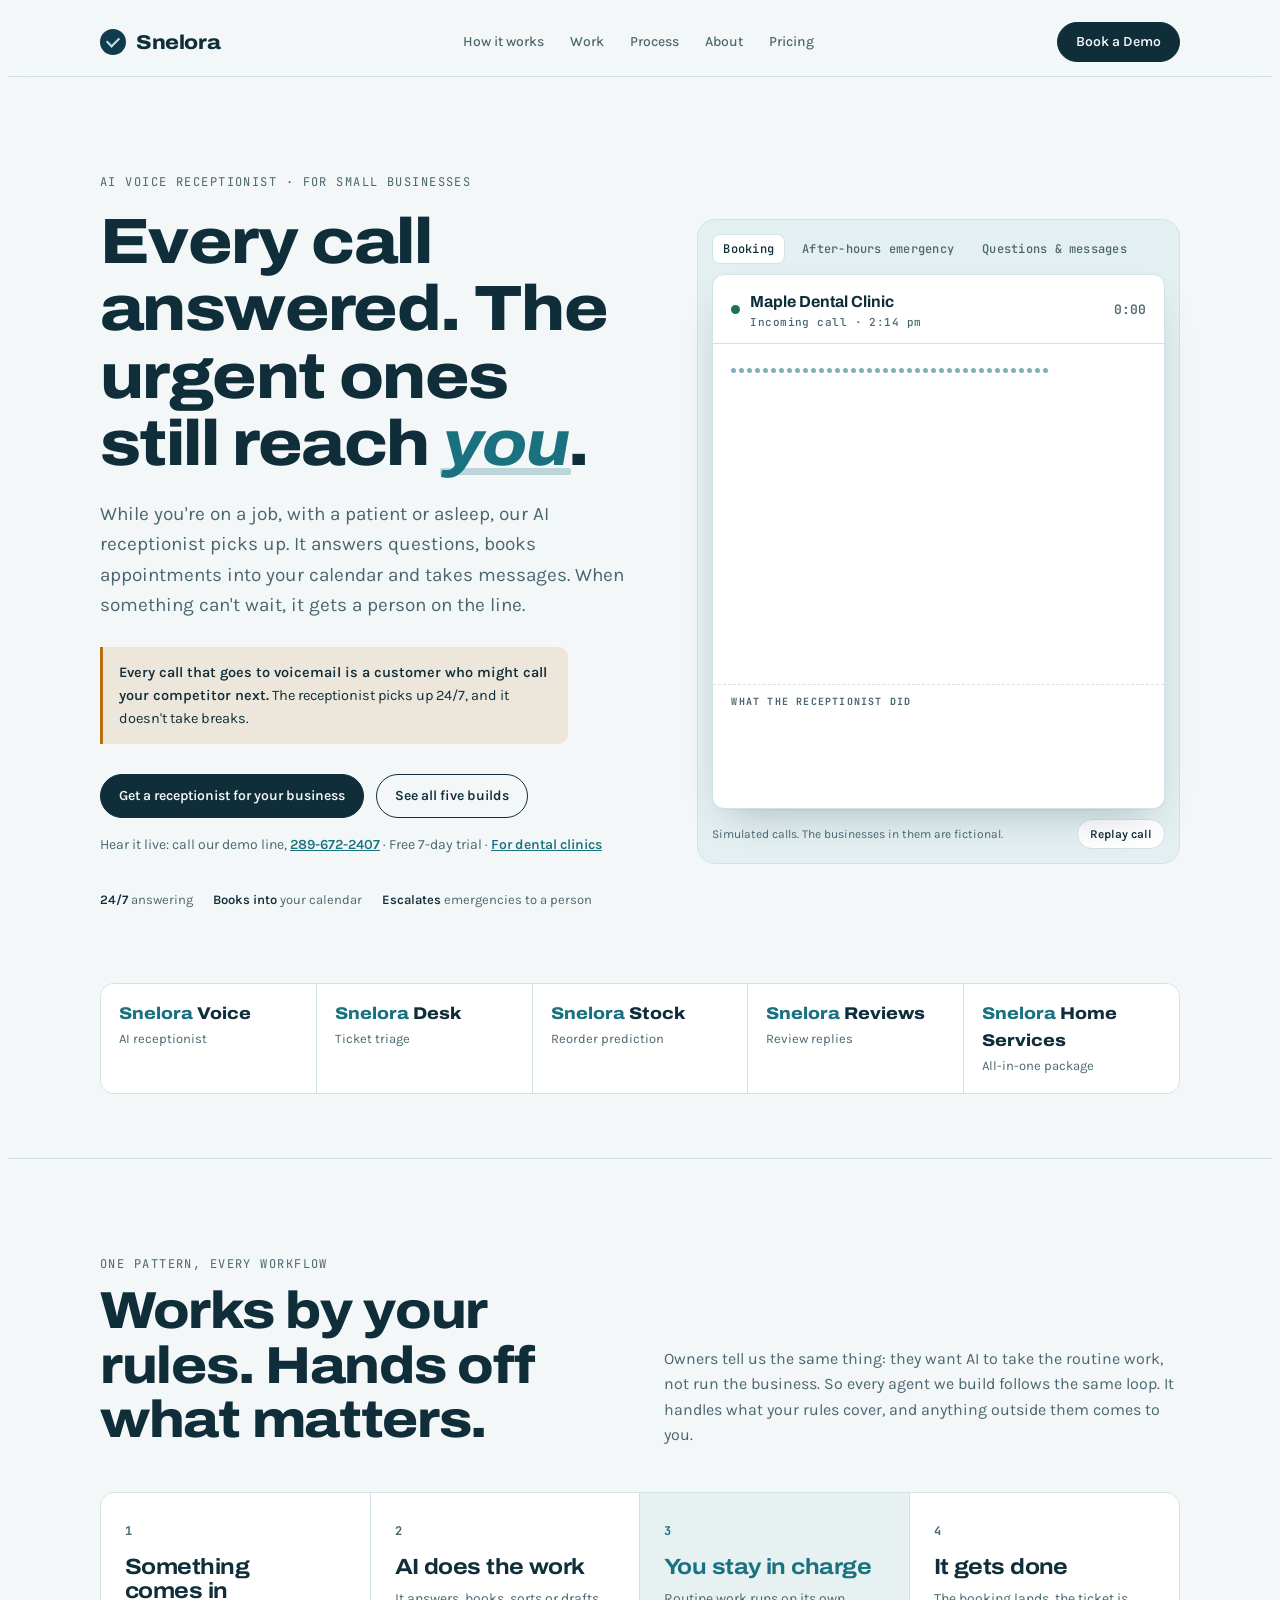
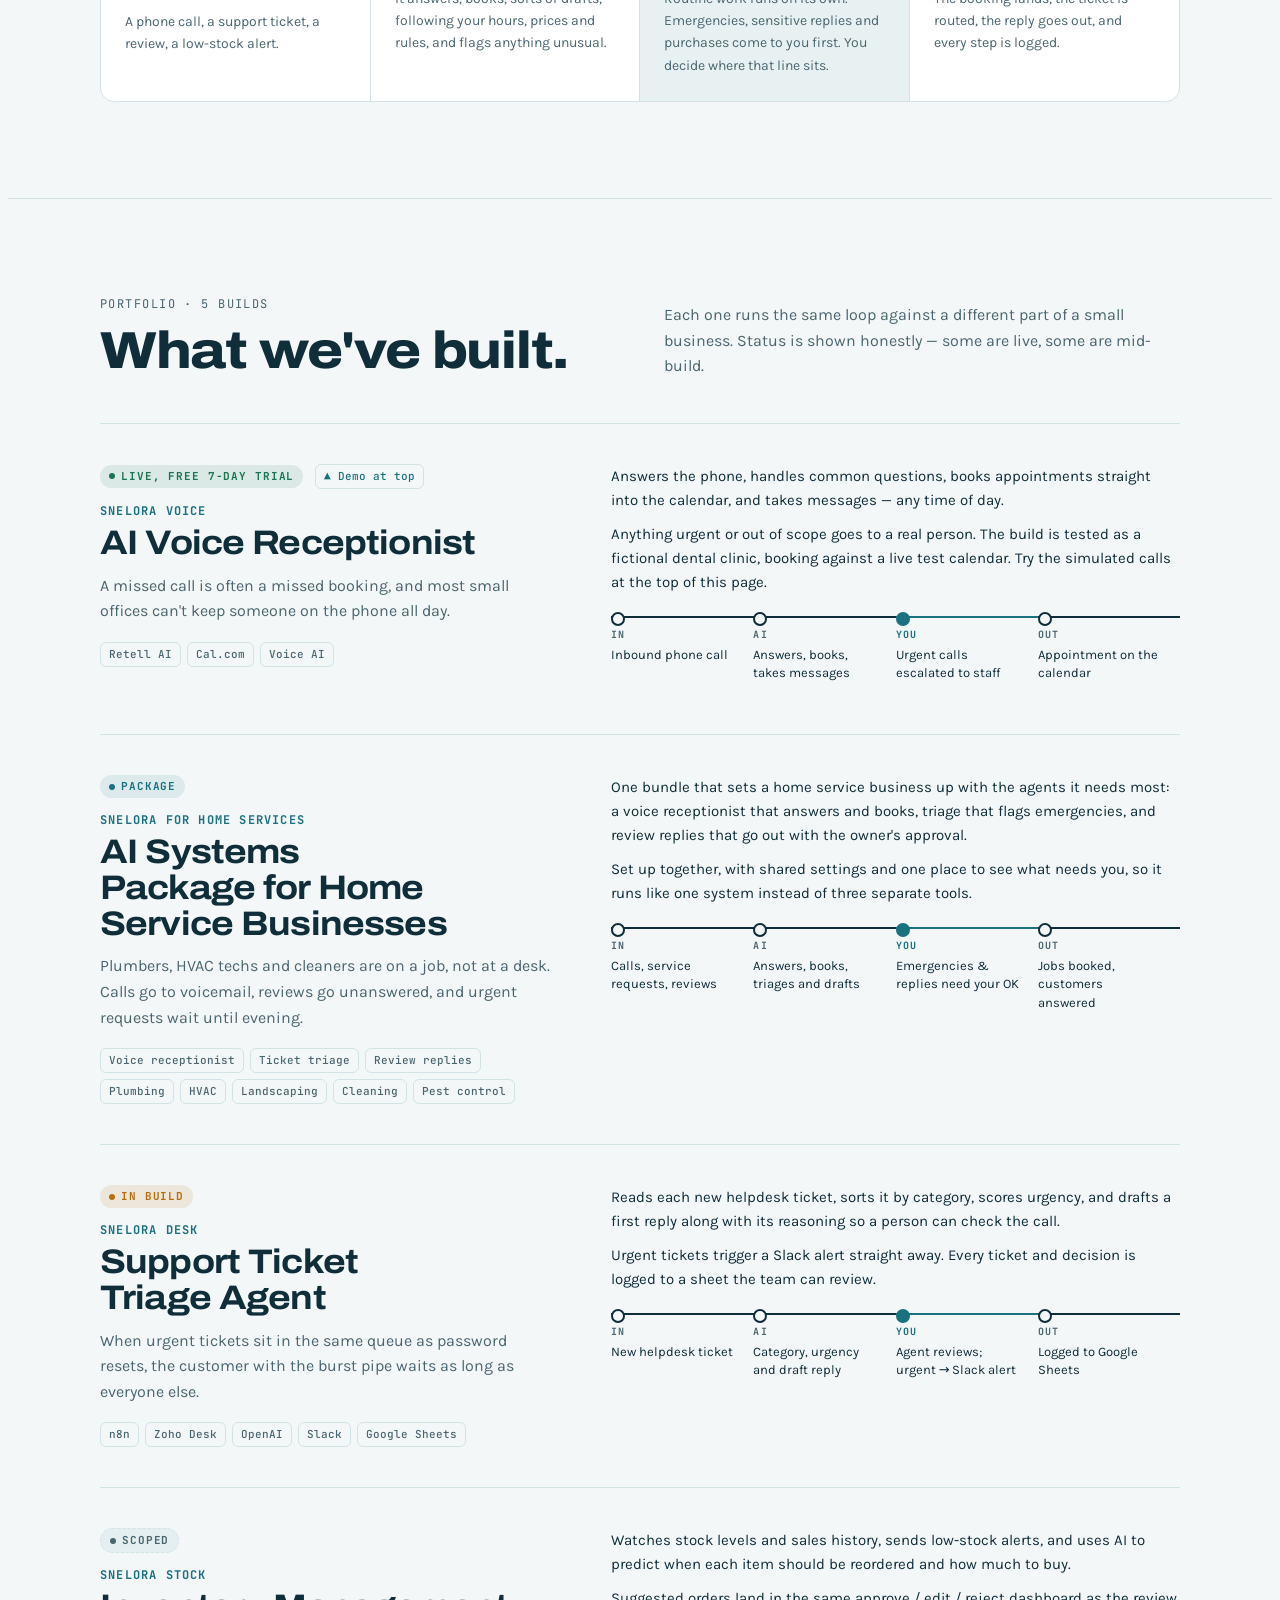
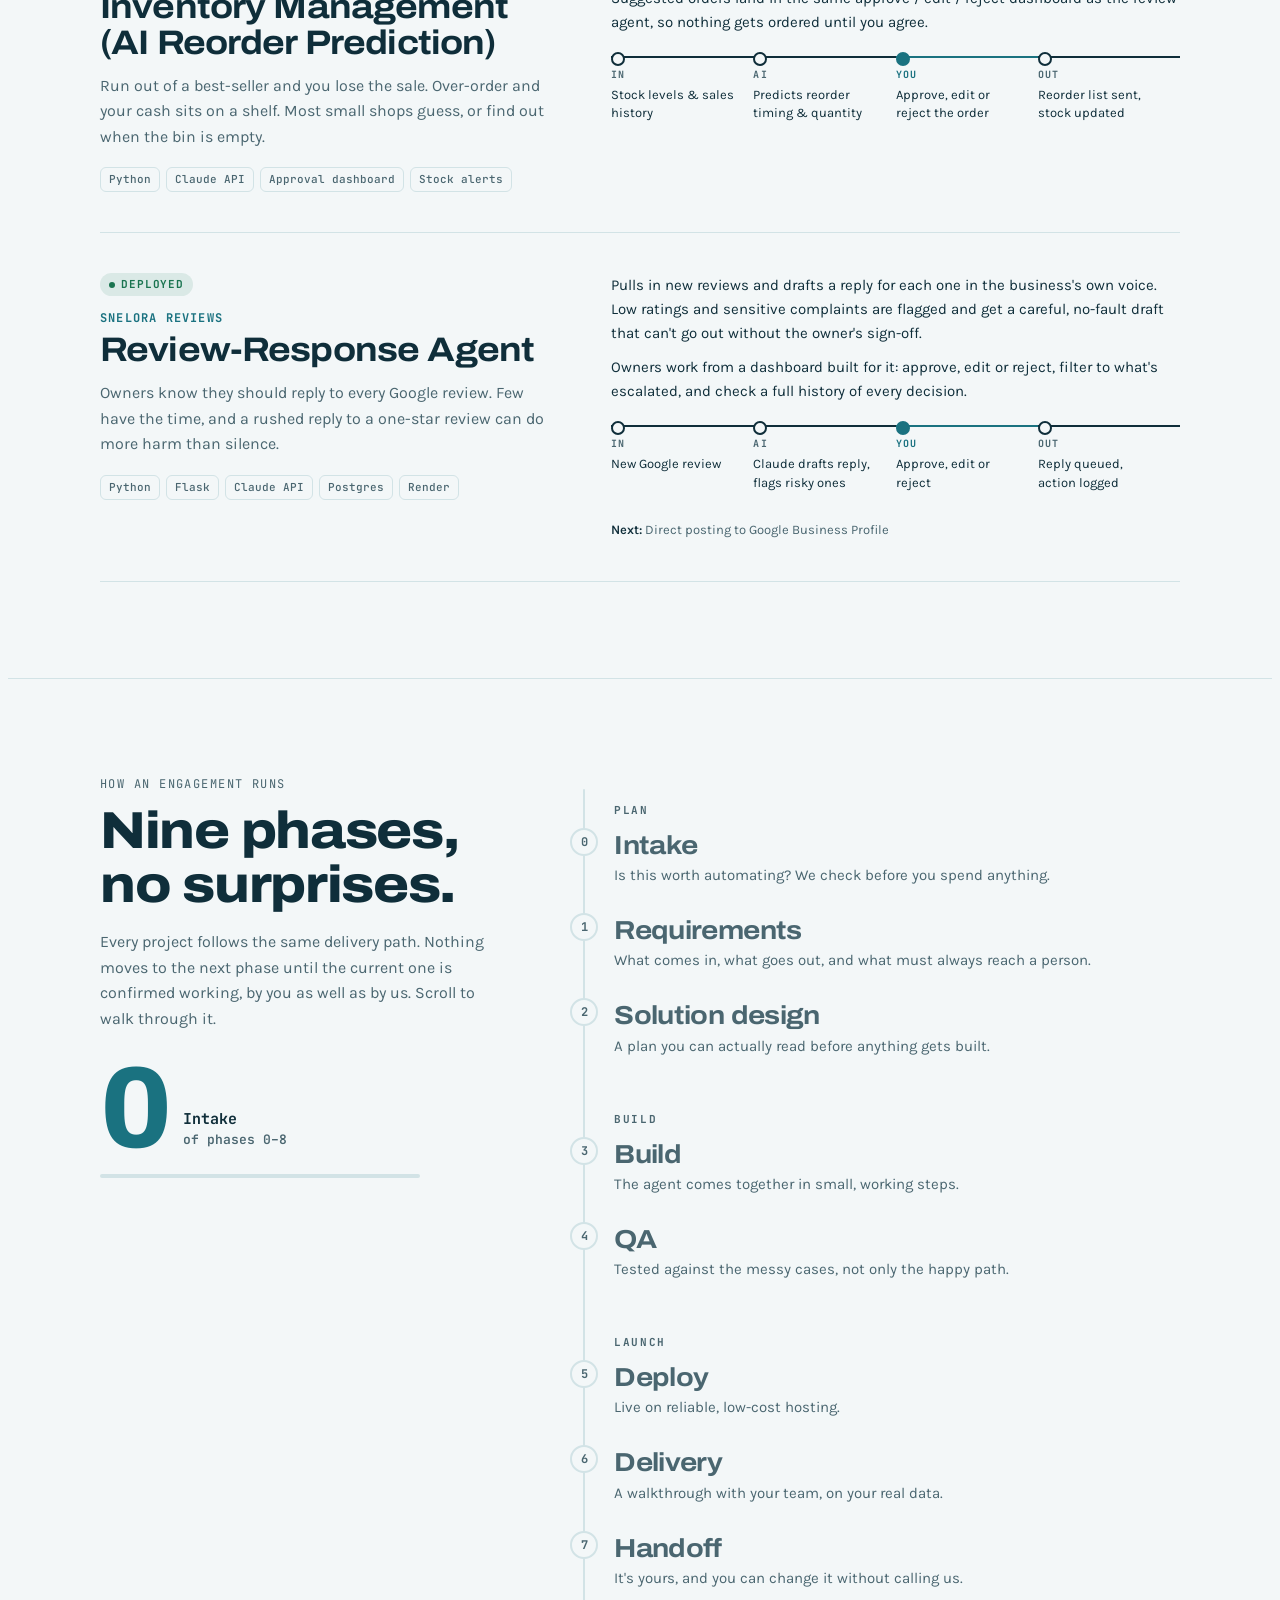
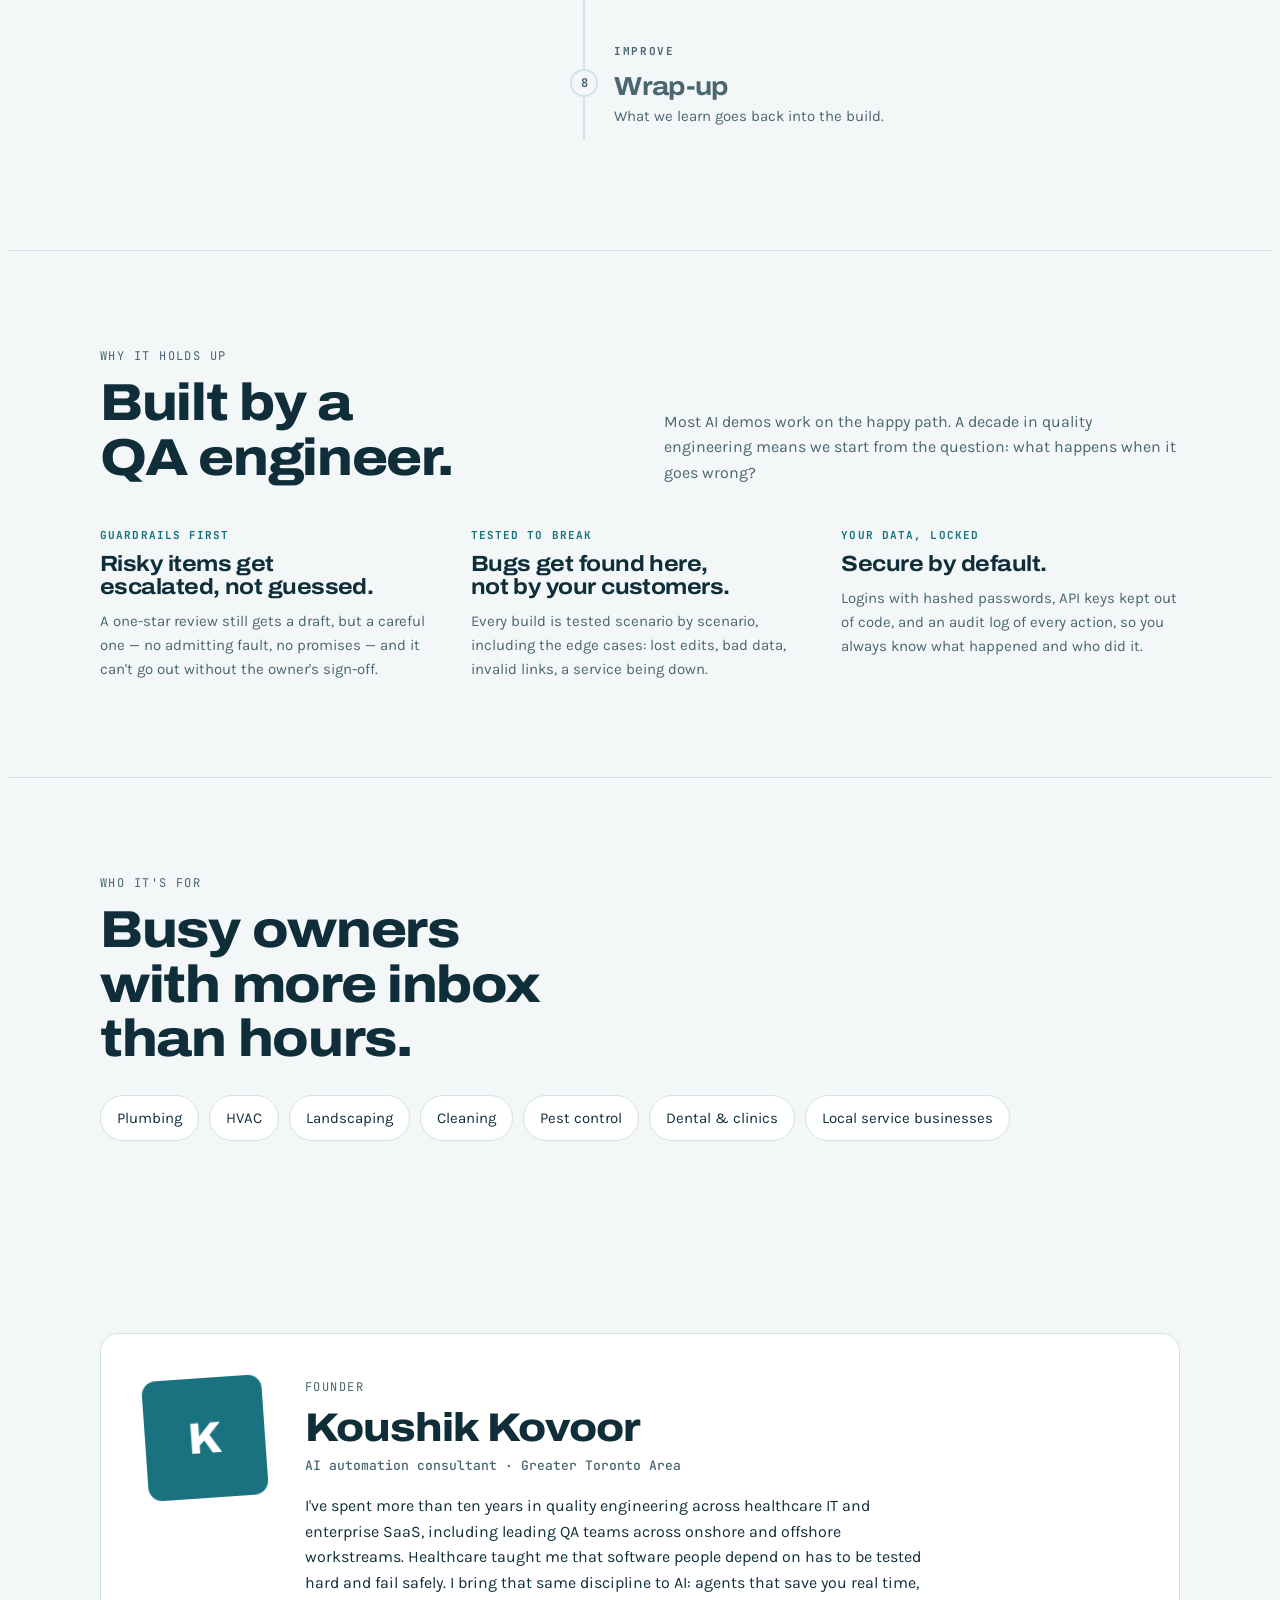
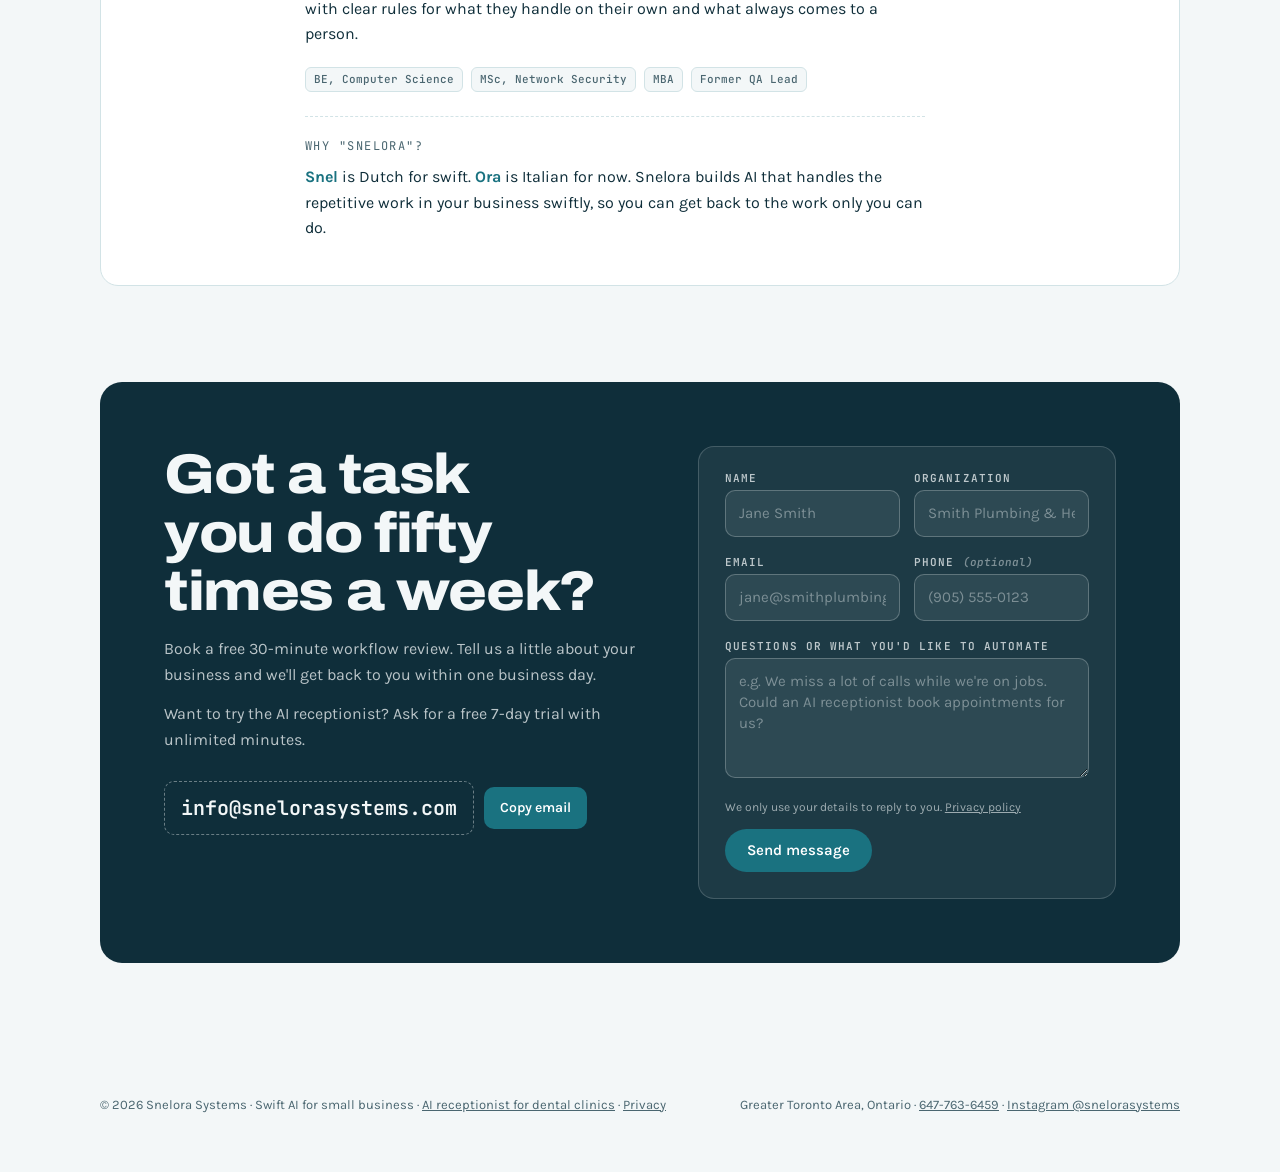
==== index.html @ d9904d78 "Fix pre-merge review items on /dental - Replace form placeholder that resembled a real Mississauga c" ====
<!doctype html>
<html lang="en">
<head>
<meta charset="utf-8">
<meta name="viewport" content="width=device-width, initial-scale=1, viewport-fit=cover">
<meta name="description" content="Snelora Systems builds AI for small businesses: an AI voice receptionist that answers every call, plus AI tools for support tickets, inventory and reviews. Based in the Greater Toronto Area.">
<meta name="theme-color" content="#F3F7F8">
<meta property="og:title" content="Snelora Systems">
<meta property="og:description" content="Swift AI for small business. Every call answered; the urgent ones still reach you.">
<meta property="og:type" content="website">
<meta property="og:url" content="https://snelorasystems.com/">
<link rel="canonical" href="https://snelorasystems.com/">
<link rel="icon" href="data:image/svg+xml,%3Csvg xmlns='http://www.w3.org/2000/svg' viewBox='0 0 32 32'%3E%3Ccircle cx='16' cy='16' r='14' fill='%230F3B4C'/%3E%3Cpath d='M10 16.5l4 4 8-9' stroke='%23BFE3E8' stroke-width='3' fill='none' stroke-linecap='round' stroke-linejoin='round'/%3E%3C/svg%3E">
<title>Snelora Systems</title>
<link rel="preconnect" href="https://fonts.googleapis.com">
<link rel="preconnect" href="https://fonts.gstatic.com" crossorigin>
<link rel="stylesheet" href="https://fonts.googleapis.com/css2?family=Archivo:wdth,wght@100..125,500..800&family=Karla:wght@400;500;600;700&family=JetBrains+Mono:wght@500;700&display=swap">
<style>
:root{
  --paper:#F3F7F8; --surface:#FFFFFF; --sunk:#E4EFF1;
  --ink:#0F2E3A; --muted:#4A6670; --line:#D2E3E6;
  --stamp:#1A7280; --stamp-soft:rgba(26,114,128,.10);
  --amber:#B86E0C; --amber-soft:rgba(184,110,12,.12);
  --ok:#1A7450; --ok-soft:rgba(26,116,80,.11);
  --mark-bg:#0F3B4C; --mark-fg:#BFE3E8;
  --shadow:0 1px 0 rgba(15,46,58,.04),0 18px 40px -18px rgba(15,46,58,.30);
  --display:"Archivo",ui-sans-serif,system-ui,sans-serif;
  --body:"Karla",ui-sans-serif,system-ui,-apple-system,"Segoe UI",sans-serif;
  --mono:"JetBrains Mono",ui-monospace,SFMono-Regular,Menlo,Consolas,monospace;
}
@media (prefers-color-scheme:dark){
  :root:not([data-theme="light"]){
    color-scheme:dark;
    --paper:#0A1A21; --surface:#112630; --sunk:#0D2029;
    --ink:#E4F1F4; --muted:#93B0B8; --line:#1F3C47;
    --stamp:#6CC9D3; --stamp-soft:rgba(108,201,211,.12);
    --amber:#F0B45A; --amber-soft:rgba(240,180,90,.13);
    --ok:#5FD0A0; --ok-soft:rgba(95,208,160,.12);
    --mark-bg:#6CC9D3; --mark-fg:#0A1A21;
    --shadow:0 1px 0 rgba(0,0,0,.2),0 20px 44px -18px rgba(0,0,0,.7);
  }
}
:root[data-theme="dark"]{
  color-scheme:dark;
  --paper:#0A1A21; --surface:#112630; --sunk:#0D2029;
  --ink:#E4F1F4; --muted:#93B0B8; --line:#1F3C47;
  --stamp:#6CC9D3; --stamp-soft:rgba(108,201,211,.12);
  --amber:#F0B45A; --amber-soft:rgba(240,180,90,.13);
  --ok:#5FD0A0; --ok-soft:rgba(95,208,160,.12);
  --mark-bg:#6CC9D3; --mark-fg:#0A1A21;
  --shadow:0 1px 0 rgba(0,0,0,.2),0 20px 44px -18px rgba(0,0,0,.7);
}
*{box-sizing:border-box}
body{background:var(--paper);color:var(--ink);font-family:var(--body);font-size:16px;line-height:1.6;-webkit-font-smoothing:antialiased}
.wrap{max-width:1160px;margin:0 auto;padding-inline:clamp(16px,4vw,40px)}
h1,h2,h3{font-family:var(--display);font-stretch:112%;line-height:1.05;margin:0;text-wrap:balance;letter-spacing:-.025em}
p{margin:0}
a{color:inherit}
:focus-visible{outline:2px solid var(--stamp);outline-offset:3px;border-radius:4px}
.eyebrow{font-family:var(--mono);font-size:12px;letter-spacing:.12em;text-transform:uppercase;color:var(--muted)}

/* nav */
.nav{position:sticky;top:env(safe-area-inset-top,0px);z-index:10;background:color-mix(in srgb,var(--paper) 88%,transparent);backdrop-filter:blur(10px);border-bottom:1px solid var(--line)}
.nav .wrap{display:flex;align-items:center;justify-content:space-between;gap:16px;padding-block:14px}
.brand{display:flex;align-items:center;gap:10px;font-family:var(--display);font-stretch:112%;font-weight:800;font-size:20px;text-decoration:none;letter-spacing:-.02em}
.mark{width:26px;height:26px;border-radius:50%;background:var(--mark-bg);display:grid;place-items:center}
.mark::after{content:"";width:10px;height:6px;border-left:2.5px solid var(--mark-fg);border-bottom:2.5px solid var(--mark-fg);transform:rotate(-45deg) translate(1px,-1px)}
.links{display:flex;gap:26px;font-size:14px;font-weight:500}
.links a{text-decoration:none;color:var(--muted)}
.links a:hover{color:var(--ink)}
.btn{display:inline-flex;align-items:center;gap:8px;font:600 14px/1 var(--body);padding:12px 18px;border-radius:999px;border:1.5px solid var(--ink);background:var(--ink);color:var(--paper);text-decoration:none;cursor:pointer}
.btn:hover{background:var(--stamp);border-color:var(--stamp);color:#fff}
.btn.ghost{background:transparent;color:var(--ink)}
.btn.ghost:hover{background:var(--ink);color:var(--paper);border-color:var(--ink)}
.brand,.btn{white-space:nowrap}
@media (max-width:760px){.links{display:none}.nav .btn{padding:10px 14px;font-size:13px}.nav .btn .long{display:none}}

/* hero */
.hero{padding-block:clamp(48px,8vw,96px) clamp(40px,6vw,72px)}
.hero .wrap{display:grid;grid-template-columns:1.05fr .95fr;gap:clamp(32px,5vw,64px);align-items:center}
@media (max-width:900px){.hero .wrap{grid-template-columns:minmax(0,1fr)}}
.hero .cta .btn{white-space:normal;text-align:center;line-height:1.25}
.hero h1{font-size:clamp(38px,5.2vw,64px);font-weight:800}
.hero h1 em{font-:normal;color:var(--stamp);position:relative;white-space:nowrap}
.hero h1 em::after{content:"";position:absolute;left:-2%;right:-2%;bottom:.04em;height:.12em;background:var(--stamp);opacity:.25;border-radius:2px}
.hero .lede{margin-top:22px;font-size:clamp(17px,1.6vw,19px);color:var(--muted);max-width:52ch}
.hero .cta{display:flex;flex-wrap:wrap;gap:12px;margin-top:30px}
.proof{display:flex;flex-wrap:wrap;gap:8px 20px;margin-top:34px;font-size:13px;color:var(--muted)}
.proof b{color:var(--ink);font-weight:600}
.demo-line{margin-top:16px;font-size:14px;color:var(--muted)}
.demo-line a{color:var(--stamp);font-weight:600;white-space:nowrap}

/* call demo */
.desk{background:var(--sunk);border:1px solid var(--line);border-radius:18px;padding:14px}
.tabs{display:flex;gap:6px;overflow-x:auto;padding-bottom:10px;scrollbar-width:none}
.tabs::-webkit-scrollbar{display:none}
.tab{flex:0 0 auto;font:500 12px/1 var(--mono);letter-spacing:.02em;padding:8px 10px;border-radius:8px;border:1px solid transparent;background:transparent;color:var(--muted);cursor:pointer}
.tab[aria-selected="true"]{background:var(--surface);color:var(--ink);border-color:var(--line)}
.call{position:relative;background:var(--surface);border:1px solid var(--line);border-radius:12px;box-shadow:var(--shadow);overflow:hidden}
.call-head{display:flex;align-items:center;justify-content:space-between;gap:12px;padding:14px 18px;border-bottom:1px solid var(--line)}
.who{display:flex;align-items:center;gap:10px;min-width:0}
.live{flex:0 0 auto;width:9px;height:9px;border-radius:50%;background:var(--ok);box-shadow:0 0 0 0 var(--ok);animation:pulse 1.6s infinite}
.call.ended .live{background:var(--muted);animation:none}
@keyframes pulse{0%{box-shadow:0 0 0 0 color-mix(in srgb,var(--ok) 60%,transparent)}100%{box-shadow:0 0 0 10px transparent}}
.who b{font-family:var(--display);font-size:16px;font-weight:700;white-space:nowrap;overflow:hidden;text-overflow:ellipsis}
.who small{display:block;font:500 11px/1.3 var(--mono);color:var(--muted);letter-spacing:.04em}
.timer{font:600 13px/1 var(--mono);color:var(--muted);font-variant-numeric:tabular-nums}
.wave{display:flex;align-items:center;gap:3px;height:28px;padding:0 18px;margin-top:12px}
.wave i{flex:1;max-width:5px;border-radius:3px;background:var(--stamp);opacity:.55;height:20%;transition:height .12s}
.call.ended .wave i{height:10%!important;opacity:.25}
.transcript{display:flex;flex-direction:column;gap:10px;padding:14px 18px 10px;height:300px;overflow-y:auto;scroll-behavior:smooth}
.line{max-width:88%;font-size:14.5px;line-height:1.45;padding:10px 13px;border-radius:12px;animation:rise .25s ease-out}
.line .sp{display:block;font:700 10px/1 var(--mono);letter-spacing:.1em;text-transform:uppercase;margin-bottom:5px;opacity:.75}
.line.caller{align-self:flex-start;background:var(--paper);border:1px solid var(--line);border-bottom-left-radius:4px}
.line.ai{align-self:flex-end;background:var(--stamp-soft);color:var(--ink);border-bottom-right-radius:4px}
.line.ai .sp{color:var(--stamp);opacity:1}
@keyframes rise{from{opacity:0;transform:translateY(6px)}to{opacity:1;transform:none}}
.log{border-top:1px dashed var(--line);padding:12px 18px 16px;display:flex;flex-direction:column;gap:6px;min-height:124px}
.log-title{font:700 10px/1 var(--mono);letter-spacing:.12em;text-transform:uppercase;color:var(--muted);margin-bottom:4px}
.act-row{display:flex;align-items:center;gap:8px;font:500 12.5px/1.35 var(--mono);color:var(--ink);animation:rise .25s ease-out}
.act-row::before{content:"✓";display:grid;place-items:center;flex:0 0 18px;height:18px;border-radius:5px;background:var(--ok-soft);color:var(--ok);font-size:11px;font-weight:700}
.act-row.warn::before{content:"!";background:var(--amber-soft);color:var(--amber)}
.stamp{position:absolute;right:16px;bottom:22px;font:700 18px/1 var(--mono);letter-spacing:.14em;color:var(--stamp);border:3px solid var(--stamp);border-radius:6px;padding:8px 12px;transform:rotate(-10deg);opacity:.88;pointer-events:none;background:color-mix(in srgb,var(--surface) 70%,transparent)}
.stamp.slam{animation:slam .35s cubic-bezier(.2,1.6,.4,1)}
@keyframes slam{0%{opacity:0;transform:rotate(-10deg) scale(1.8)}100%{opacity:.88;transform:rotate(-10deg) scale(1)}}
@media (max-width:520px){.stamp{font-size:13px;padding:6px 8px;bottom:auto;top:58px;right:12px}}
.desk-foot{display:flex;justify-content:space-between;align-items:center;gap:12px;flex-wrap:wrap;margin-top:10px;font-size:12px;color:var(--muted)}
.replay{font:600 12px/1 var(--body);padding:8px 12px;border-radius:999px;border:1px solid var(--line);background:var(--surface);color:var(--ink);cursor:pointer}
.missed{margin-top:26px;display:flex;gap:14px;align-items:flex-start;padding:14px 16px;border-left:3px solid var(--amber);background:var(--amber-soft);border-radius:0 10px 10px 0;max-width:52ch;font-size:14.5px}
.missed b{font-weight:600}
.pstrip{display:grid;grid-template-columns:repeat(5,minmax(0,1fr));gap:1px;background:var(--line);border:1px solid var(--line);border-radius:14px;overflow:hidden;margin-bottom:clamp(40px,6vw,64px)}
@media (max-width:820px){.pstrip{grid-template-columns:repeat(2,minmax(0,1fr))}.pstrip a:last-child{grid-column:1/-1}}
.pstrip a{display:flex;flex-direction:column;gap:2px;padding:16px 18px;background:var(--surface);text-decoration:none}
.pstrip a:hover{background:var(--stamp-soft)}
.pstrip b{font-family:var(--display);font-stretch:112%;font-weight:800;font-size:17px;color:var(--ink)}
.pstrip b::before{content:"Snelora ";color:var(--stamp)}
.pstrip span{font-size:13px;color:var(--muted)}
/* sections */
section{padding-block:clamp(56px,8vw,96px)}
.sec-head{display:grid;grid-template-columns:1fr 1fr;gap:24px 48px;align-items:end;margin-bottom:44px}
@media (max-width:800px){.sec-head{grid-template-columns:1fr}}
.sec-head h2{font-size:clamp(32px,4.4vw,52px);font-weight:800;margin-top:10px}
.sec-head p{color:var(--muted);max-width:56ch}
.rule{border-top:1px solid var(--line)}

/* pattern */
.pattern{display:grid;grid-template-columns:repeat(4,1fr);gap:0;border:1px solid var(--line);border-radius:14px;overflow:hidden;background:var(--surface)}
@media (max-width:800px){.pattern{grid-template-columns:1fr 1fr}}
@media (max-width:460px){.pattern{grid-template-columns:1fr}}
.step{padding:24px;border-right:1px solid var(--line);position:relative}
.step:last-child{border-right:0}
@media (max-width:800px){.step:nth-child(2){border-right:0}.step:nth-child(-n+2){border-bottom:1px solid var(--line)}}
@media (max-width:460px){.step{border-right:0;border-bottom:1px solid var(--line)}.step:last-child{border-bottom:0}}
.step .n{font:700 12px/1 var(--mono);color:var(--muted)}
.step h3{font-size:22px;margin-top:14px}
.step p{margin-top:8px;font-size:14px;color:var(--muted)}
.step.you{background:var(--stamp-soft)}
.step.you .n,.step.you h3{color:var(--stamp)}

/* work */
.projects{display:flex;flex-direction:column}
.proj{display:grid;grid-template-columns:minmax(0,1fr) minmax(0,1.25fr);gap:28px 56px;padding-block:40px;border-top:1px solid var(--line)}
.proj:last-child{border-bottom:1px solid var(--line)}
@media (max-width:900px){.proj{grid-template-columns:1fr}}
.proj-top{display:flex;align-items:center;gap:12px;flex-wrap:wrap}
.chip{display:inline-block;font:500 11px/1 var(--mono);padding:6px 8px;border-radius:6px;background:var(--paper);border:1px solid var(--line);color:var(--muted)}
.prod{margin-top:16px;font:700 12px/1 var(--mono);letter-spacing:.1em;text-transform:uppercase;color:var(--stamp)}
.prod+h3{margin-top:8px!important}
.namestory{margin-top:24px;padding-top:20px;border-top:1px dashed var(--line);max-width:62ch}
.namestory p{margin-top:8px}
.namestory b{color:var(--stamp);font-weight:700}
.status{font:700 11px/1 var(--mono);letter-spacing:.08em;text-transform:uppercase;padding:6px 9px;border-radius:999px;display:inline-flex;align-items:center;gap:6px}
.status::before{content:"";width:6px;height:6px;border-radius:50%;background:currentColor}
.s-live{background:var(--ok-soft);color:var(--ok)}
.s-build{background:var(--amber-soft);color:var(--amber)}
.s-built{background:var(--stamp-soft);color:var(--stamp)}
.s-scoped{background:var(--sunk);color:var(--muted);border:1px dashed var(--line)}
.proj h3{font-size:clamp(26px,3vw,34px);font-weight:700;margin-top:14px}
.proj .problem{margin-top:12px;color:var(--muted);max-width:52ch}
.stack{display:flex;flex-wrap:wrap;gap:6px;margin-top:18px}
.what{font-size:15px}
.what p+p{margin-top:10px}
.flow{display:grid;grid-template-columns:repeat(4,minmax(0,1fr));gap:0;margin-top:22px;counter-reset:f}
@media (max-width:560px){.flow{grid-template-columns:1fr 1fr;row-gap:10px}}
.node{position:relative;padding:12px 12px 12px 0;border-top:2px solid var(--ink)}
.node .k{font:700 10px/1 var(--mono);letter-spacing:.12em;text-transform:uppercase;color:var(--muted)}
.node .v{font-size:13px;line-height:1.4;margin-top:6px;padding-right:6px}
.node.human{border-top-color:var(--stamp)}
.node.human .k{color:var(--stamp)}
.node::before{content:"";position:absolute;top:-6px;left:0;width:10px;height:10px;border-radius:50%;background:var(--paper);border:2px solid var(--ink)}
.node.human::before{border-color:var(--stamp);background:var(--stamp)}
.next{margin-top:16px;font-size:13px;color:var(--muted)}
.next b{font-weight:600;color:var(--ink)}

/* phases — scroll timeline */
.journey{display:grid;grid-template-columns:minmax(0,.8fr) minmax(0,1.2fr);gap:clamp(24px,5vw,72px);align-items:start}
@media (max-width:860px){.journey{grid-template-columns:1fr}}
.j-side{position:sticky;top:calc(env(safe-area-inset-top,0px) + 96px)}
@media (max-width:860px){.j-side{position:static}}
.j-side h2{font-size:clamp(32px,4.4vw,52px);font-weight:800;margin-top:10px}
.j-side p{margin-top:16px;color:var(--muted);max-width:44ch}
.j-now{margin-top:32px;display:flex;align-items:flex-end;gap:16px}
@media (max-width:860px){.j-now{display:none}}
.j-num{font:800 clamp(72px,9vw,120px)/.8 var(--display);color:var(--stamp);font-variant-numeric:tabular-nums;letter-spacing:-.04em}
.j-of{font:600 13px/1.5 var(--mono);color:var(--muted);padding-bottom:6px}
.j-of b{display:block;color:var(--ink);font-size:15px}
.j-bar{margin-top:18px;height:4px;border-radius:4px;background:var(--line);overflow:hidden;max-width:320px}
@media (max-width:860px){.j-bar{display:none}}
.j-bar i{display:block;height:100%;width:0;background:var(--stamp);transition:width .3s}
.track{position:relative;padding-left:44px}
.rail,.rail-fill{position:absolute;left:13px;top:14px;width:2px;border-radius:2px}
.rail{bottom:14px;background:var(--line)}
.rail-fill{height:0;background:var(--stamp);transition:height .15s linear}
.stage{font:700 11px/1 var(--mono);letter-spacing:.14em;text-transform:uppercase;color:var(--muted);margin:30px 0 12px}
.stage:first-child{margin-top:0}
.ph{position:relative;padding:4px 0 26px}
.ph .dotn{position:absolute;left:-44px;top:0;width:28px;height:28px;border-radius:50%;display:grid;place-items:center;font:700 12px/1 var(--mono);background:var(--paper);border:2px solid var(--line);color:var(--muted);transition:background .3s,border-color .3s,color .3s,transform .3s}
.ph h3{font-size:clamp(20px,2.2vw,26px);font-weight:700;color:var(--muted);transition:color .3s}
.ph .sum{margin-top:4px;color:var(--muted);font-size:15px}
.ph .more{display:grid;grid-template-rows:0fr;transition:grid-template-rows .5s ease}
.ph .more>div{overflow:hidden}
.ph .panel{margin-top:14px;display:grid;grid-template-columns:1fr 1fr;gap:1px;background:var(--line);border:1px solid var(--line);border-radius:12px;overflow:hidden;opacity:0;transform:translateY(8px);transition:opacity .4s .1s,transform .4s .1s}
@media (max-width:520px){.ph .panel{grid-template-columns:1fr}}
.ph .panel div{background:var(--surface);padding:14px 16px;font-size:14px}
.ph .panel span{display:block;font:700 10px/1 var(--mono);letter-spacing:.12em;text-transform:uppercase;color:var(--muted);margin-bottom:6px}
.ph .panel .you span{color:var(--stamp)}
.ph.on .dotn{background:var(--stamp);border-color:var(--stamp);color:#fff;transform:scale(1.08)}
.ph.on h3{color:var(--ink)}
.ph.on .more{grid-template-rows:1fr}
.ph.on .panel{opacity:1;transform:none}
.ph.done .dotn{background:var(--stamp-soft);border-color:var(--stamp);color:var(--stamp);transform:none}
/* qa */
.qa{display:grid;grid-template-columns:repeat(3,1fr);gap:32px}
@media (max-width:800px){.qa{grid-template-columns:1fr}}
.qa h3{font-size:22px;font-weight:700}
.qa p{margin-top:10px;color:var(--muted);font-size:15px}
.qa .tag{font:700 11px/1 var(--mono);letter-spacing:.1em;text-transform:uppercase;color:var(--stamp);display:block;margin-bottom:12px}

/* about */
.about{display:grid;grid-template-columns:auto 1fr;gap:40px;align-items:start;background:var(--surface);border:1px solid var(--line);border-radius:18px;padding:clamp(24px,4vw,44px)}
@media (max-width:700px){.about{grid-template-columns:1fr}}
.avatar{width:120px;height:120px;border-radius:14px;background:var(--stamp);color:#fff;display:grid;place-items:center;font:800 44px/1 var(--display);transform:rotate(-4deg)}
.about h2{font-size:clamp(28px,3.4vw,40px);font-weight:800}
.about .role{font:500 13px/1.4 var(--mono);color:var(--muted);margin-top:8px}
.about p.bio{margin-top:18px;max-width:62ch}
.facts{display:flex;flex-wrap:wrap;gap:8px;margin-top:20px}

.for{display:flex;flex-wrap:wrap;gap:10px}
.for span{font-size:15px;padding:10px 16px;border:1px solid var(--line);border-radius:999px;background:var(--surface)}

/* contact */
.contact{background:var(--ink);color:var(--paper);border-radius:22px;padding:clamp(28px,6vw,64px);display:grid;grid-template-columns:1.2fr 1fr;gap:32px;align-items:end}
@media (max-width:800px){.contact{grid-template-columns:1fr}}
.contact h2{font-size:clamp(32px,4.6vw,56px);font-weight:800}
.contact p{margin-top:14px;opacity:.75;max-width:48ch}
.mail{display:flex;flex-wrap:wrap;align-items:center;gap:10px}
.mail code{font:600 clamp(16px,2vw,20px)/1.2 var(--mono);user-select:all;padding:14px 16px;border:1px dashed color-mix(in srgb,var(--paper) 40%,transparent);border-radius:10px}
.copy{font:600 14px/1 var(--body);padding:14px 16px;border-radius:10px;border:0;background:var(--stamp);color:#fff;cursor:pointer}
.mail-note{font-size:13px;opacity:.6;margin-top:10px;width:100%}
.nav-cta{gap:0}
.contact{align-items:start}
.contact .mail{margin-top:28px}
.lead-form{display:grid;grid-template-columns:1fr 1fr;gap:14px;background:color-mix(in srgb,var(--paper) 6%,transparent);border:1px solid color-mix(in srgb,var(--paper) 18%,transparent);border-radius:16px;padding:clamp(18px,3vw,26px)}
@media (max-width:520px){.lead-form{grid-template-columns:1fr}}
.field{display:flex;flex-direction:column;gap:6px;min-width:0}
.field.full{grid-column:1/-1}
.field label{font:600 11px/1 var(--mono);letter-spacing:.1em;text-transform:uppercase;opacity:.75}
.field label i{font-:normal;opacity:.6;text-transform:none;letter-spacing:0}
.field input,.field textarea{font:400 15px/1.4 var(--body);color:var(--paper);background:color-mix(in srgb,var(--paper) 8%,transparent);border:1px solid color-mix(in srgb,var(--paper) 25%,transparent);border-radius:10px;padding:12px 13px;width:100%}
.field textarea{min-height:120px;resize:vertical}
.field input::placeholder,.field textarea::placeholder{color:var(--paper);opacity:.4}
.field input:focus,.field textarea:focus{outline:2px solid var(--stamp);outline-offset:1px;border-color:transparent}
.field input[aria-invalid="true"]{border-color:var(--amber)}
.err{font-size:12px;color:var(--amber);min-height:0}
.form-foot{grid-column:1/-1;display:flex;align-items:center;justify-content:space-between;gap:12px;flex-wrap:wrap}
.form-foot small{font-size:12px;opacity:.6}
.send{font:600 15px/1 var(--body);padding:14px 22px;border-radius:999px;border:0;background:var(--stamp);color:#fff;cursor:pointer}
.send[disabled]{opacity:.6;cursor:wait}
.form-msg{grid-column:1/-1;font-size:14px;padding:12px 14px;border-radius:10px}
.form-msg.ok{background:color-mix(in srgb,var(--ok) 22%,transparent)}
.form-msg.bad{background:color-mix(in srgb,var(--amber) 22%,transparent)}
.hp{position:absolute;left:-9999px;width:1px;height:1px;overflow:hidden}
footer{padding-block:36px 48px;font-size:13px;color:var(--muted)}
footer .wrap{display:flex;justify-content:space-between;flex-wrap:wrap;gap:12px}

@media (prefers-reduced-motion:reduce){*{animation:none!important;transition:none!important}}
.menu-btn{display:none;align-items:center;justify-content:center;width:42px;height:42px;border-radius:10px;border:1px solid var(--line);background:var(--surface);color:var(--ink);cursor:pointer;flex:0 0 auto}
.menu-btn span,.menu-btn span::before,.menu-btn span::after{display:block;width:18px;height:2px;background:currentColor;border-radius:2px;position:relative;transition:transform .2s}
.menu-btn span::before,.menu-btn span::after{content:"";position:absolute;left:0}
.menu-btn span::before{top:-6px}
.menu-btn span::after{top:6px}
.menu-btn[aria-expanded="true"] span{background:transparent}
.menu-btn[aria-expanded="true"] span::before{top:0;transform:rotate(45deg)}
.menu-btn[aria-expanded="true"] span::after{top:0;transform:rotate(-45deg)}
.links a{white-space:nowrap}
section[id]{scroll-margin-top:84px}
@media (max-width:900px){
  .links{display:none}
  .menu-btn{display:inline-flex}
  .nav .wrap{position:relative}
  .nav .btn{margin-left:auto}
  .links.open{display:flex;flex-direction:column;gap:0;position:absolute;left:0;right:0;top:100%;background:var(--paper);border-bottom:1px solid var(--line);padding:4px clamp(16px,4vw,40px) 12px;box-shadow:0 14px 24px -18px rgba(15,46,58,.5)}
  .links.open a{padding:14px 0;font-size:17px;color:var(--ink);border-bottom:1px solid var(--line)}
  .links.open a:last-child{border-bottom:0}
}  
</style>
</head>
<body>
<header class="nav">
  <div class="wrap">
    <a class="brand" href="#top"><span class="mark" aria-hidden="true"></span><span data-brand>Snelora</span></a>
    <nav class="links" id="siteLinks" aria-label="Sections">
      <a href="#pattern">How it works</a>
      <a href="#work">Work</a>
      <a href="#process">Process</a>
      <a href="#about">About</a>
      <a href="/pricing">Pricing</a>
    </nav>
    <a class="btn nav-cta" href="#contact">Book<span class="long">&nbsp;a Demo</span></a>
    <button class="menu-btn" id="menuBtn" type="button" aria-label="Open menu" aria-expanded="false" aria-controls="siteLinks"><span></span></button>
  </div>
</header>

<main id="top">
  <div class="hero">
    <div class="wrap">
      <div>
        <div class="eyebrow">AI voice receptionist · for small businesses</div>
        <h1 style="margin-top:16px">Every call answered. The urgent ones still reach <em>you</em>.</h1>
        <p class="lede">While you're on a job, with a patient or asleep, our AI receptionist picks up. It answers questions, books appointments into your calendar and takes messages. When something can't wait, it gets a person on the line.</p>
        <div class="missed"><span><b>Every call that goes to voicemail is a customer who might call your competitor next.</b> The receptionist picks up 24/7, and it doesn't take breaks.</span></div>
        <div class="cta">
          <a class="btn" href="#contact">Get a receptionist for your business</a>
          <a class="btn ghost" href="#work">See all five builds</a>
        </div>
        <p class="demo-line">Hear it live: call our demo line, <a href="tel:+12896722407">289-672-2407</a> · <span style="white-space:nowrap">Free 7-day trial</span> · <a href="/dental" style="white-space:nowrap">For dental clinics</a></p>
        <div class="proof">
          <span><b>24/7</b> answering</span>
          <span><b>Books into</b> your calendar</span>
          <span><b>Escalates</b> emergencies to a person</span>
        </div>
      </div>

      <div>
        <div class="desk" id="desk">
          <div class="tabs" role="tablist" aria-label="Demo calls" id="tabs"></div>
          <div class="call" id="call">
            <div class="call-head">
              <div class="who"><span class="live" aria-hidden="true"></span><span><b id="biz">Maple Dental Clinic</b><small id="ctx">Incoming call · 2:14 pm</small></span></div>
              <span class="timer" id="timer">0:38</span>
            </div>
            <div class="wave" id="wave" aria-hidden="true"></div>
            <div class="transcript" id="transcript" aria-live="polite">
              <div class="line caller"><span class="sp">Caller</span>Hi, do you have anything Thursday afternoon for a cleaning?</div>
              <div class="line ai"><span class="sp">AI receptionist</span>Let me check. Thursday at 2:30 with Dr. Lee is open. Would that work for you?</div>
              <div class="line caller"><span class="sp">Caller</span>Perfect, yes please.</div>
              <div class="line ai"><span class="sp">AI receptionist</span>You're booked for Thursday at 2:30. I'll text a confirmation to this number.</div>
            </div>
            <div class="log" id="log">
              <div class="log-title">What the receptionist did</div>
              <div class="act-row">Checked calendar: Thu 2:30 pm is free</div>
              <div class="act-row">Appointment created with Dr. Lee</div>
              <div class="act-row">Confirmation text sent to caller</div>
            </div>
            <div class="stamp" id="stamp">BOOKED</div>
          </div>
          <div class="desk-foot"><span>Simulated calls. The businesses in them are fictional.</span><button class="replay" id="replay" type="button">Replay call</button></div>
        </div>
      </div>
    </div>
  </div>
  <div class="wrap"><nav class="pstrip" aria-label="Snelora products">
    <a href="#work"><b>Voice</b><span>AI receptionist</span></a>
    <a href="#work"><b>Desk</b><span>Ticket triage</span></a>
    <a href="#work"><b>Stock</b><span>Reorder prediction</span></a>
    <a href="#work"><b>Reviews</b><span>Review replies</span></a>
    <a href="#work"><b>Home Services</b><span>All-in-one package</span></a>
  </nav></div>
  <section id="pattern" class="rule">
    <div class="wrap">
      <div class="sec-head">
        <div>
          <div class="eyebrow">One pattern, every workflow</div>
          <h2>Works by your rules. Hands off what matters.</h2>
        </div>
        <p>Owners tell us the same thing: they want AI to take the routine work, not run the business. So every agent we build follows the same loop. It handles what your rules cover, and anything outside them comes to you.</p>
      </div>
      <div class="pattern">
        <div class="step"><span class="n">1</span><h3>Something comes in</h3><p>A phone call, a support ticket, a review, a low-stock alert.</p></div>
        <div class="step"><span class="n">2</span><h3>AI does the work</h3><p>It answers, books, sorts or drafts, following your hours, prices and rules, and flags anything unusual.</p></div>
        <div class="step you"><span class="n">3</span><h3>You stay in charge</h3><p>Routine work runs on its own. Emergencies, sensitive replies and purchases come to you first. You decide where that line sits.</p></div>
        <div class="step"><span class="n">4</span><h3>It gets done</h3><p>The booking lands, the ticket is routed, the reply goes out, and every step is logged.</p></div>
      </div>
    </div>
  </section>

  <section id="work" class="rule">
    <div class="wrap">
      <div class="sec-head">
        <div>
          <div class="eyebrow">Portfolio · 5 builds</div>
          <h2>What we've built.</h2>
        </div>
        <p>Each one runs the same loop against a different part of a small business. Status is shown honestly — some are live, some are mid-build.</p>
      </div>

      <div class="projects" id="projects"></div>
    </div>
  </section>

  <section id="process" class="rule">
    <div class="wrap">
      <div class="journey" id="journey">
        <div class="j-side">
          <div class="eyebrow">How an engagement runs</div>
          <h2>Nine phases, no surprises.</h2>
          <p>Every project follows the same delivery path. Nothing moves to the next phase until the current one is confirmed working, by you as well as by us. Scroll to walk through it.</p>
          <div class="j-now" aria-hidden="true"><span class="j-num" id="jNum">0</span><span class="j-of"><b id="jName">Intake</b>of phases 0–8</span></div>
          <div class="j-bar" aria-hidden="true"><i id="jBar"></i></div>
        </div>
        <div class="track" id="track">
          <div class="rail" aria-hidden="true"></div><div class="rail-fill" id="railFill" aria-hidden="true"></div>
        </div>
      </div>
    </div>
  </section>

  <section class="rule">
    <div class="wrap">
      <div class="sec-head">
        <div>
          <div class="eyebrow">Why it holds up</div>
          <h2>Built by a QA engineer.</h2>
        </div>
        <p>Most AI demos work on the happy path. A decade in quality engineering means we start from the question: what happens when it goes wrong?</p>
      </div>
      <div class="qa">
        <div><span class="tag">Guardrails first</span><h3>Risky items get escalated, not guessed.</h3><p>A one-star review still gets a draft, but a careful one — no admitting fault, no promises — and it can't go out without the owner's sign-off.</p></div>
        <div><span class="tag">Tested to break</span><h3>Bugs get found here, not by your customers.</h3><p>Every build is tested scenario by scenario, including the edge cases: lost edits, bad data, invalid links, a service being down.</p></div>
        <div><span class="tag">Your data, locked</span><h3>Secure by default.</h3><p>Logins with hashed passwords, API keys kept out of code, and an audit log of every action, so you always know what happened and who did it.</p></div>
      </div>
    </div>
  </section>

  <section class="rule">
    <div class="wrap">
      <div class="sec-head" style="margin-bottom:28px">
        <div>
          <div class="eyebrow">Who it's for</div>
          <h2>Busy owners with more inbox than hours.</h2>
        </div>
      </div>
      <div class="for">
        <span>Plumbing</span><span>HVAC</span><span>Landscaping</span><span>Cleaning</span><span>Pest control</span><span>Dental &amp; clinics</span><span>Local service businesses</span>
      </div>
    </div>
  </section>

  <section id="about">
    <div class="wrap">
      <div class="about">
        <div class="avatar" aria-hidden="true">K</div>
        <div>
          <div class="eyebrow">Founder</div>
          <h2 style="margin-top:10px">Koushik Kovoor</h2>
          <div class="role">AI automation consultant · Greater Toronto Area</div>
          <p class="bio">I've spent more than ten years in quality engineering across healthcare IT and enterprise SaaS, including leading QA teams across onshore and offshore workstreams. Healthcare taught me that software people depend on has to be tested hard and fail safely. I bring that same discipline to AI: agents that save you real time, with clear rules for what they handle on their own and what always comes to a person.</p>
          <div class="facts">
            <span class="chip">BE, Computer Science</span>
            <span class="chip">MSc, Network Security</span>
            <span class="chip">MBA</span>
            <span class="chip">Former QA Lead</span>
          </div>
          <div class="namestory">
            <div class="eyebrow">Why "Snelora"?</div>
            <p><b>Snel</b> is Dutch for swift. <b>Ora</b> is Italian for now. Snelora builds AI that handles the repetitive work in your business swiftly, so you can get back to the work only you can do.</p>
          </div>
        </div>
      </div>
    </div>
  </section>

  <section id="contact" style="padding-top:0">
    <div class="wrap">
      <div class="contact">
        <div>
          <h2>Got a task you do fifty times a week?</h2>
          <p>Book a free 30-minute workflow review. Tell us a little about your business and we'll get back to you within one business day.</p>
          <p>Want to try the AI receptionist? Ask for a free 7-day trial with unlimited minutes.</p>
          <div class="mail">
            <code id="email">info@snelorasystems.com</code>
            <button class="copy" id="copy" type="button">Copy email</button>
          </div>
        </div>
        <form class="lead-form" id="leadForm" action="https://formspree.io/f/xrperdgr" method="POST" novalidate>
          <div class="field"><label for="f-name">Name</label><input id="f-name" name="name" autocomplete="name" required placeholder="Jane Smith"><span class="err" id="e-name"></span></div>
          <div class="field"><label for="f-org">Organization</label><input id="f-org" name="organization" autocomplete="organization" required placeholder="Smith Plumbing &amp; Heating"><span class="err" id="e-org"></span></div>
          <div class="field"><label for="f-email">Email</label><input id="f-email" name="email" type="email" autocomplete="email" required placeholder="jane@smithplumbing.ca"><span class="err" id="e-email"></span></div>
          <div class="field"><label for="f-phone">Phone <i>(optional)</i></label><input id="f-phone" name="phone" type="tel" autocomplete="tel" placeholder="(905) 555-0123"><span class="err" id="e-phone"></span></div>
          <div class="field full"><label for="f-msg">Questions or what you'd like to automate</label><textarea id="f-msg" name="message" required placeholder="e.g. We miss a lot of calls while we're on jobs. Could an AI receptionist book appointments for us?"></textarea><span class="err" id="e-msg"></span></div>
          <div class="hp" aria-hidden="true"><label for="f-gotcha">Leave this empty</label><input id="f-gotcha" name="_gotcha" tabindex="-1" autocomplete="off"></div>
          <div class="form-msg" id="formMsg" hidden></div>
          <div class="form-foot"><small>We only use your details to reply to you. <a href="/privacy" style="color:inherit">Privacy policy</a></small><button class="send" id="send" type="submit">Send message</button></div>
        </form>
      </div>
    </div>
  </section>
</main>

<footer>
  <div class="wrap">
    <span>© 2026 Snelora Systems · Swift AI for small business · <a href="/dental">AI receptionist for dental clinics</a> · <a href="/privacy">Privacy</a></span>
    <span>Greater Toronto Area, Ontario · <a href="tel:+16477636459" style="white-space:nowrap">647-763-6459</a> · <a href="https://www.instagram.com/snelorasystems" rel="noopener" style="white-space:nowrap">Instagram @snelorasystems</a></span>
  </div>
</footer>

<script>
(function(){
  var BRAND = "Snelora";
  document.querySelectorAll("[data-brand]").forEach(function(el){ el.textContent = BRAND; });

  /* ---------- Portfolio ---------- */
  var projects = [
    {
      product:"Voice", name:"AI Voice Receptionist", status:["s-live","Live, free 7-day trial"], featured:true,
      problem:"A missed call is often a missed booking, and most small offices can't keep someone on the phone all day.",
      what:["Answers the phone, handles common questions, books appointments straight into the calendar, and takes messages — any time of day.",
            "Anything urgent or out of scope goes to a real person. The build is tested as a fictional dental clinic, booking against a live test calendar. Try the simulated calls at the top of this page."],
      flow:[["In","Inbound phone call"],["AI","Answers, books, takes messages"],["You","Urgent calls escalated to staff"],["Out","Appointment on the calendar"]],
      stack:["Retell AI","Cal.com","Voice AI"]
    },
    {
      product:"for Home Services", name:"AI Systems Package for Home Service Businesses", status:["s-built","Package"],
      problem:"Plumbers, HVAC techs and cleaners are on a job, not at a desk. Calls go to voicemail, reviews go unanswered, and urgent requests wait until evening.",
      what:["One bundle that sets a home service business up with the agents it needs most: a voice receptionist that answers and books, triage that flags emergencies, and review replies that go out with the owner's approval.",
            "Set up together, with shared settings and one place to see what needs you, so it runs like one system instead of three separate tools."],
      flow:[["In","Calls, service requests, reviews"],["AI","Answers, books, triages and drafts"],["You","Emergencies & replies need your OK"],["Out","Jobs booked, customers answered"]],
      stack:["Voice receptionist","Ticket triage","Review replies","Plumbing","HVAC","Landscaping","Cleaning","Pest control"]
    },
    {
      product:"Desk", name:"Support Ticket Triage Agent", status:["s-build","In build"],
      problem:"When urgent tickets sit in the same queue as password resets, the customer with the burst pipe waits as long as everyone else.",
      what:["Reads each new helpdesk ticket, sorts it by category, scores urgency, and drafts a first reply along with its reasoning so a person can check the call.",
            "Urgent tickets trigger a Slack alert straight away. Every ticket and decision is logged to a sheet the team can review."],
      flow:[["In","New helpdesk ticket"],["AI","Category, urgency and draft reply"],["You","Agent reviews; urgent → Slack alert"],["Out","Logged to Google Sheets"]],
      stack:["n8n","Zoho Desk","OpenAI","Slack","Google Sheets"]
    },
    {
      product:"Stock", name:"Inventory Management (AI Reorder Prediction)", status:["s-scoped","Scoped"],
      problem:"Run out of a best-seller and you lose the sale. Over-order and your cash sits on a shelf. Most small shops guess, or find out when the bin is empty.",
      what:["Watches stock levels and sales history, sends low-stock alerts, and uses AI to predict when each item should be reordered and how much to buy.",
            "Suggested orders land in the same approve / edit / reject dashboard as the review agent, so nothing gets ordered until you agree."],
      flow:[["In","Stock levels & sales history"],["AI","Predicts reorder timing & quantity"],["You","Approve, edit or reject the order"],["Out","Reorder list sent, stock updated"]],
      stack:["Python","Claude API","Approval dashboard","Stock alerts"]
    },
    {
      product:"Reviews", name:"Review-Response Agent", status:["s-live","Deployed"],
      problem:"Owners know they should reply to every Google review. Few have the time, and a rushed reply to a one-star review can do more harm than silence.",
      what:["Pulls in new reviews and drafts a reply for each one in the business's own voice. Low ratings and sensitive complaints are flagged and get a careful, no-fault draft that can't go out without the owner's sign-off.",
            "Owners work from a dashboard built for it: approve, edit or reject, filter to what's escalated, and check a full history of every decision."],
      flow:[["In","New Google review"],["AI","Claude drafts reply, flags risky ones"],["You","Approve, edit or reject"],["Out","Reply queued, action logged"]],
      stack:["Python","Flask","Claude API","Postgres","Render"],
      next:"Direct posting to Google Business Profile"
    }
  ];
  var esc = function(s){ return String(s).replace(/[&<>"]/g,function(c){return {"&":"&amp;","<":"&lt;",">":"&gt;",'"':"&quot;"}[c];}); };
  document.getElementById("projects").innerHTML = projects.map(function(p){
    return '<article class="proj">'+
      '<div><div class="proj-top"><span class="status '+p.status[0]+'">'+p.status[1]+'</span>'+(p.featured?'<a class="chip" href="#top" style="text-decoration:none;color:var(--stamp)">▲ Demo at top</a>':'')+'</div>'+
      '<div class="prod">Snelora '+esc(p.product)+'</div><h3>'+esc(p.name)+'</h3><p class="problem">'+esc(p.problem)+'</p>'+
      '<div class="stack">'+p.stack.map(function(s){return '<span class="chip">'+esc(s)+'</span>';}).join("")+'</div></div>'+
      '<div class="what">'+p.what.map(function(t){return '<p>'+esc(t)+'</p>';}).join("")+
      '<div class="flow">'+p.flow.map(function(f){return '<div class="node'+(f[0]==="You"?' human':'')+'"><div class="k">'+f[0]+'</div><div class="v">'+esc(f[1])+'</div></div>';}).join("")+'</div>'+
      (p.next?'<p class="next"><b>Next:</b> '+esc(p.next)+'</p>':'')+
      '</div></article>';
  }).join("");

  /* ---------- Hero call demo ---------- */
  var calls = [
    {tab:"Booking", biz:"Maple Dental Clinic", ctx:"Incoming call · 2:14 pm", stamp:"BOOKED",
     script:[["caller","Hi, do you have anything Thursday afternoon for a cleaning?"],
             ["act","","Checked calendar: Thu 2:30 pm is free"],
             ["ai","Let me check. Thursday at 2:30 with Dr. Lee is open. Would that work for you?"],
             ["caller","Perfect, yes please."],
             ["act","","Appointment created with Dr. Lee"],
             ["ai","You're booked for Thursday at 2:30. I'll text a confirmation to this number."],
             ["act","","Confirmation text sent to caller"]]},
    {tab:"After-hours emergency", biz:"Northside Plumbing", ctx:"Incoming call · 9:18 pm · after hours", stamp:"ESCALATED",
     script:[["caller","Water's coming through the ceiling under our upstairs bathroom!"],
             ["act","warn","Flagged as an emergency"],
             ["ai","That sounds urgent. First, turn off your main water valve. It's usually where the water line comes into the basement. What's your address?"],
             ["caller","42 Elm Street."],
             ["act","warn","On-call plumber paged with the address"],
             ["ai","Thanks. I'm connecting you to our on-call plumber right now. Please stay on the line."],
             ["act","","Call transferred to a person"]]},
    {tab:"Questions & messages", biz:"Cedar Heating & Cooling", ctx:"Incoming call · 11:05 am", stamp:"MESSAGE TAKEN",
     script:[["caller","Do you service heat pumps? And how much is a tune-up?"],
             ["act","","Answered from the business's own FAQ"],
             ["ai","Yes, we service all major heat pump brands. A tune-up is $129 and takes about an hour. Would you like me to find you a time?"],
             ["caller","Not yet. Can someone call me about a quote for a new install?"],
             ["ai","Of course. I have your name and number, and someone from our install team will call you tomorrow morning."],
             ["act","","Message taken with the caller's details"],
             ["act","","Callback task created for the install team"]]}
  ];
  var reduce = window.matchMedia && window.matchMedia("(prefers-reduced-motion: reduce)").matches;
  var $ = function(id){ return document.getElementById(id); };
  var tabs = $("tabs"), wave = $("wave"), call = $("call");
  var cur = 0, timers = [], ticker = null, waver = null, secs = 0;

  for(var w=0; w<40; w++){ wave.appendChild(document.createElement("i")); }
  var bars = wave.querySelectorAll("i");
  function setWave(active){
    if(waver){ clearInterval(waver); waver = null; }
    if(!active || reduce){ bars.forEach(function(b){ b.style.height = "20%"; }); return; }
    waver = setInterval(function(){ bars.forEach(function(b){ b.style.height = (15 + Math.random()*85) + "%"; }); }, 130);
  }

  calls.forEach(function(c,i){
    var b = document.createElement("button");
    b.className = "tab"; b.type = "button"; b.setAttribute("role","tab"); b.id = "tab-"+i;
    b.textContent = c.tab; b.setAttribute("aria-selected", i===0 ? "true" : "false");
    b.addEventListener("click", function(){ play(i); });
    tabs.appendChild(b);
  });

  function clear(){ timers.forEach(clearTimeout); timers = []; if(ticker){ clearInterval(ticker); ticker = null; } setWave(false); }
  function later(fn,ms){ timers.push(setTimeout(fn,ms)); }
  function fmt(s){ return Math.floor(s/60) + ":" + ("0"+(s%60)).slice(-2); }
  function addLine(kind, text){
    var d = document.createElement("div"); d.className = "line " + kind;
    d.innerHTML = '<span class="sp">' + (kind==="ai" ? "AI receptionist" : "Caller") + '</span>' + esc(text);
    var tr = $("transcript"); tr.appendChild(d); tr.scrollTop = tr.scrollHeight;
  }
  function addAct(cls, text){
    var d = document.createElement("div"); d.className = "act-row" + (cls ? " "+cls : ""); d.textContent = text;
    $("log").appendChild(d);
  }
  function stampIt(){ var st = $("stamp"); st.hidden = false; st.classList.remove("slam"); void st.offsetWidth; st.classList.add("slam"); }

  function play(i){
    clear(); cur = i; var c = calls[i];
    tabs.querySelectorAll(".tab").forEach(function(t,j){ t.setAttribute("aria-selected", j===i ? "true" : "false"); });
    $("biz").textContent = c.biz; $("ctx").textContent = c.ctx;
    $("transcript").innerHTML = ""; $("log").innerHTML = '<div class="log-title">What the receptionist did</div>';
    $("stamp").textContent = c.stamp; $("stamp").hidden = true;
    call.classList.remove("ended");
    if(reduce){
      c.script.forEach(function(s){ s[0]==="act" ? addAct(s[1], s[2]) : addLine(s[0], s[1]); });
      $("timer").textContent = "0:41"; call.classList.add("ended"); stampIt(); return;
    }
    secs = 0; $("timer").textContent = "0:00";
    ticker = setInterval(function(){ secs++; $("timer").textContent = fmt(secs); }, 1000);
    var t = 400;
    c.script.forEach(function(s){
      if(s[0]==="act"){ later(function(){ addAct(s[1], s[2]); }, t); t += 700; }
      else {
        var dur = Math.min(3200, 900 + s[1].length * 22);
        later(function(){ setWave(true); addLine(s[0], s[1]); }, t);
        later(function(){ setWave(false); }, t + dur - 200);
        t += dur;
      }
    });
    later(function(){ if(ticker){ clearInterval(ticker); ticker = null; } call.classList.add("ended"); stampIt(); }, t + 200);
    later(function(){ play((cur+1) % calls.length); }, t + 4200);
  }
  $("replay").addEventListener("click", function(){ play(cur); });

  // Page loads showing a finished call, then the demo starts playing.
  if(!reduce){ call.classList.add("ended"); later(function(){ play(0); }, 2600); }
})();

document.getElementById("copy").addEventListener("click", function(){
  var btn = this, text = document.getElementById("email").textContent;
  var done = function(){ btn.textContent = "Copied"; setTimeout(function(){ btn.textContent = "Copy email"; }, 1800); };
  var fallback = function(){ var r=document.createRange(); r.selectNodeContents(document.getElementById("email")); var s=getSelection(); s.removeAllRanges(); s.addRange(r); btn.textContent="Selected — press copy"; };
  try{ navigator.clipboard.writeText(text).then(done, fallback); }catch(e){ fallback(); }
});

/* ---------- Nine phases: expands on scroll ---------- */
(function(){
  var phases = [
    ["Plan","Intake","Is this worth automating? We check before you spend anything.","A clear go / no-go on whether AI can take this task off your plate, and roughly what it involves.","A short call walking us through the task and how often it happens."],
    ["Plan","Requirements","What comes in, what goes out, and what must always reach a person.","A one-page spec in plain language, including the rules for when the AI must hand off to you.","Confirm the rules and tell us about the weird cases you've seen."],
    ["Plan","Solution design","A plan you can actually read before anything gets built.","A user flow and an architecture diagram, plus the tool choice: code or no-code, whichever is cheaper for you to keep running.","Approve the design, or tell us what's off."],
    ["Build","Build","The agent comes together in small, working steps.","Demos at each checkpoint, running on sample or real data, so there's nothing hidden until launch day.","Try each checkpoint and tell us if it feels right."],
    ["Build","QA","Tested against the messy cases, not only the happy path.","Test results covering angry customers, odd inputs, missing data and services going down, and what the agent does in each case.","Look at how it behaves when things go wrong."],
    ["Launch","Deploy","Live on reliable, low-cost hosting.","The agent running for real, with passwords and API keys locked away and never stored in the code.","Give us access to the accounts it needs to connect to."],
    ["Launch","Delivery","A walkthrough with your team, on your real data.","A live session showing the people who'll use it how it works day to day, and where to look when something needs them.","Bring the people who'll use it day to day."],
    ["Launch","Handoff","It's yours, and you can change it without calling us.","Plain-language docs, logins and settings you can adjust yourself, like business hours, FAQ answers and escalation rules.","Sign off that everything is in your hands."],
    ["Improve","Wrap-up","What we learn goes back into the build.","A review of how it's performing and a short list of what to tune next.","Tell us what's working and what isn't."]
  ];
  var esc = function(s){ return String(s).replace(/[&<>"]/g,function(c){return {"&":"&amp;","<":"&lt;",">":"&gt;",'"':"&quot;"}[c];}); };
  var track = document.getElementById("track"), html = "", last = "";
  phases.forEach(function(p,i){
    if(p[0] !== last){ html += '<div class="stage">'+p[0]+'</div>'; last = p[0]; }
    html += '<div class="ph" data-i="'+i+'"><span class="dotn">'+i+'</span><h3>'+esc(p[1])+'</h3><p class="sum">'+esc(p[2])+'</p>'+
      '<div class="more"><div><div class="panel"><div><span>What you get</span>'+esc(p[3])+'</div><div class="you"><span>Your part</span>'+esc(p[4])+'</div></div></div></div></div>';
  });
  track.insertAdjacentHTML("beforeend", html);
  var items = [].slice.call(track.querySelectorAll(".ph"));
  var fill = document.getElementById("railFill"), num = document.getElementById("jNum"), name = document.getElementById("jName"), bar = document.getElementById("jBar");
  var reduce = window.matchMedia && window.matchMedia("(prefers-reduced-motion: reduce)").matches;
  var active = -1, ticking = false;

  function update(){
    ticking = false;
    var line = window.innerHeight * 0.62, cur = -1;
    items.forEach(function(el,i){ if(el.getBoundingClientRect().top < line) cur = i; });
    if(cur !== active){
      active = cur;
      items.forEach(function(el,i){
        el.classList.toggle("on", i <= cur);          // stays open once reached
        el.classList.toggle("done", i < cur);
      });
      var shown = Math.max(cur,0);
      num.textContent = shown; name.textContent = phases[shown][1];
      bar.style.width = ((cur+1) / phases.length * 100) + "%";
    }
    var tr = track.getBoundingClientRect(), target = cur >= 0 ? items[cur].getBoundingClientRect().top - tr.top + 14 : 0;
    var live = Math.min(Math.max(line - tr.top, 0), tr.height - 28);
    fill.style.height = Math.max(target, Math.min(live, tr.height - 28)) + "px";
  }
  function onScroll(){ if(!ticking){ ticking = true; requestAnimationFrame(update); } }

  if(reduce || !("requestAnimationFrame" in window)){
    items.forEach(function(el){ el.classList.add("on"); });
    fill.style.height = "calc(100% - 28px)"; bar.style.width = "100%"; num.textContent = "8"; name.textContent = "Wrap-up";
    return;
  }
  window.addEventListener("scroll", onScroll, {passive:true});
  window.addEventListener("resize", onScroll);
  update();
})();

/* ---------- Contact form ----------
   Submissions go to Formspree, which emails them to you.
   Replace YOUR_FORM_ID with the ID from formspree.io (e.g. "xkgwabcd"). */
(function(){
  var FORM_ENDPOINT = "https://formspree.io/f/xrperdgr";
  var form = document.getElementById("leadForm"), msg = document.getElementById("formMsg"), send = document.getElementById("send");
  var fields = [
    ["f-name","e-name",function(v){ return v ? "" : "Please enter your name."; }],
    ["f-org","e-org",function(v){ return v ? "" : "Please enter your organization's name."; }],
    ["f-email","e-email",function(v){ return /^[^\s@]+@[^\s@]+\.[^\s@]+$/.test(v) ? "" : "Please enter a valid email, like name@company.com."; }],
    ["f-phone","e-phone",function(v){ return !v || v.replace(/\D/g,"").length >= 10 ? "" : "Please enter a 10-digit phone number, or leave it blank."; }],
    ["f-msg","e-msg",function(v){ return v ? "" : "Please add a question or a line about what you'd like to automate."; }]
  ];
  function show(kind, text){ msg.hidden = false; msg.className = "form-msg " + kind; msg.textContent = text; }
  function validate(){
    var first = null;
    fields.forEach(function(f){
      var el = document.getElementById(f[0]), e = f[2](el.value.trim());
      document.getElementById(f[1]).textContent = e;
      el.setAttribute("aria-invalid", e ? "true" : "false");
      if(e && !first) first = el;
    });
    if(first) first.focus();
    return !first;
  }
  form.addEventListener("submit", function(ev){
    ev.preventDefault();
    msg.hidden = true;
    if(!validate()) return;
    if(FORM_ENDPOINT.indexOf("YOUR_FORM_ID") !== -1){
      show("bad", "This form isn't connected to an inbox yet. For now, please email " + document.getElementById("email").textContent + ".");
      return;
    }
    send.disabled = true; send.textContent = "Sending…";
    fetch(FORM_ENDPOINT, { method:"POST", body:new FormData(form), headers:{ "Accept":"application/json" } })
      .then(function(r){ if(!r.ok) throw new Error("status " + r.status); return r.json(); })
      .then(function(){ form.reset(); show("ok", "Thanks! Your message was sent. We'll get back to you within one business day."); })
      .catch(function(){ show("bad", "Your message couldn't be sent. Please try again, or email " + document.getElementById("email").textContent + "."); })
      .then(function(){ send.disabled = false; send.textContent = "Send message"; });
  });
})();
</script>
<script>
(function(){
  var b=document.getElementById("menuBtn"), l=document.getElementById("siteLinks");
  if(!b||!l) return;
  function set(o){ l.classList.toggle("open",o); b.setAttribute("aria-expanded",o?"true":"false"); b.setAttribute("aria-label",o?"Close menu":"Open menu"); }
  b.addEventListener("click",function(){ set(!l.classList.contains("open")); });
  l.addEventListener("click",function(e){ if(e.target.tagName==="A") set(false); });
  document.addEventListener("keydown",function(e){ if(e.key==="Escape") set(false); });
  document.addEventListener("click",function(e){ if(l.classList.contains("open") && !l.contains(e.target) && !b.contains(e.target)) set(false); });
})();
</script>
</body>
</html>
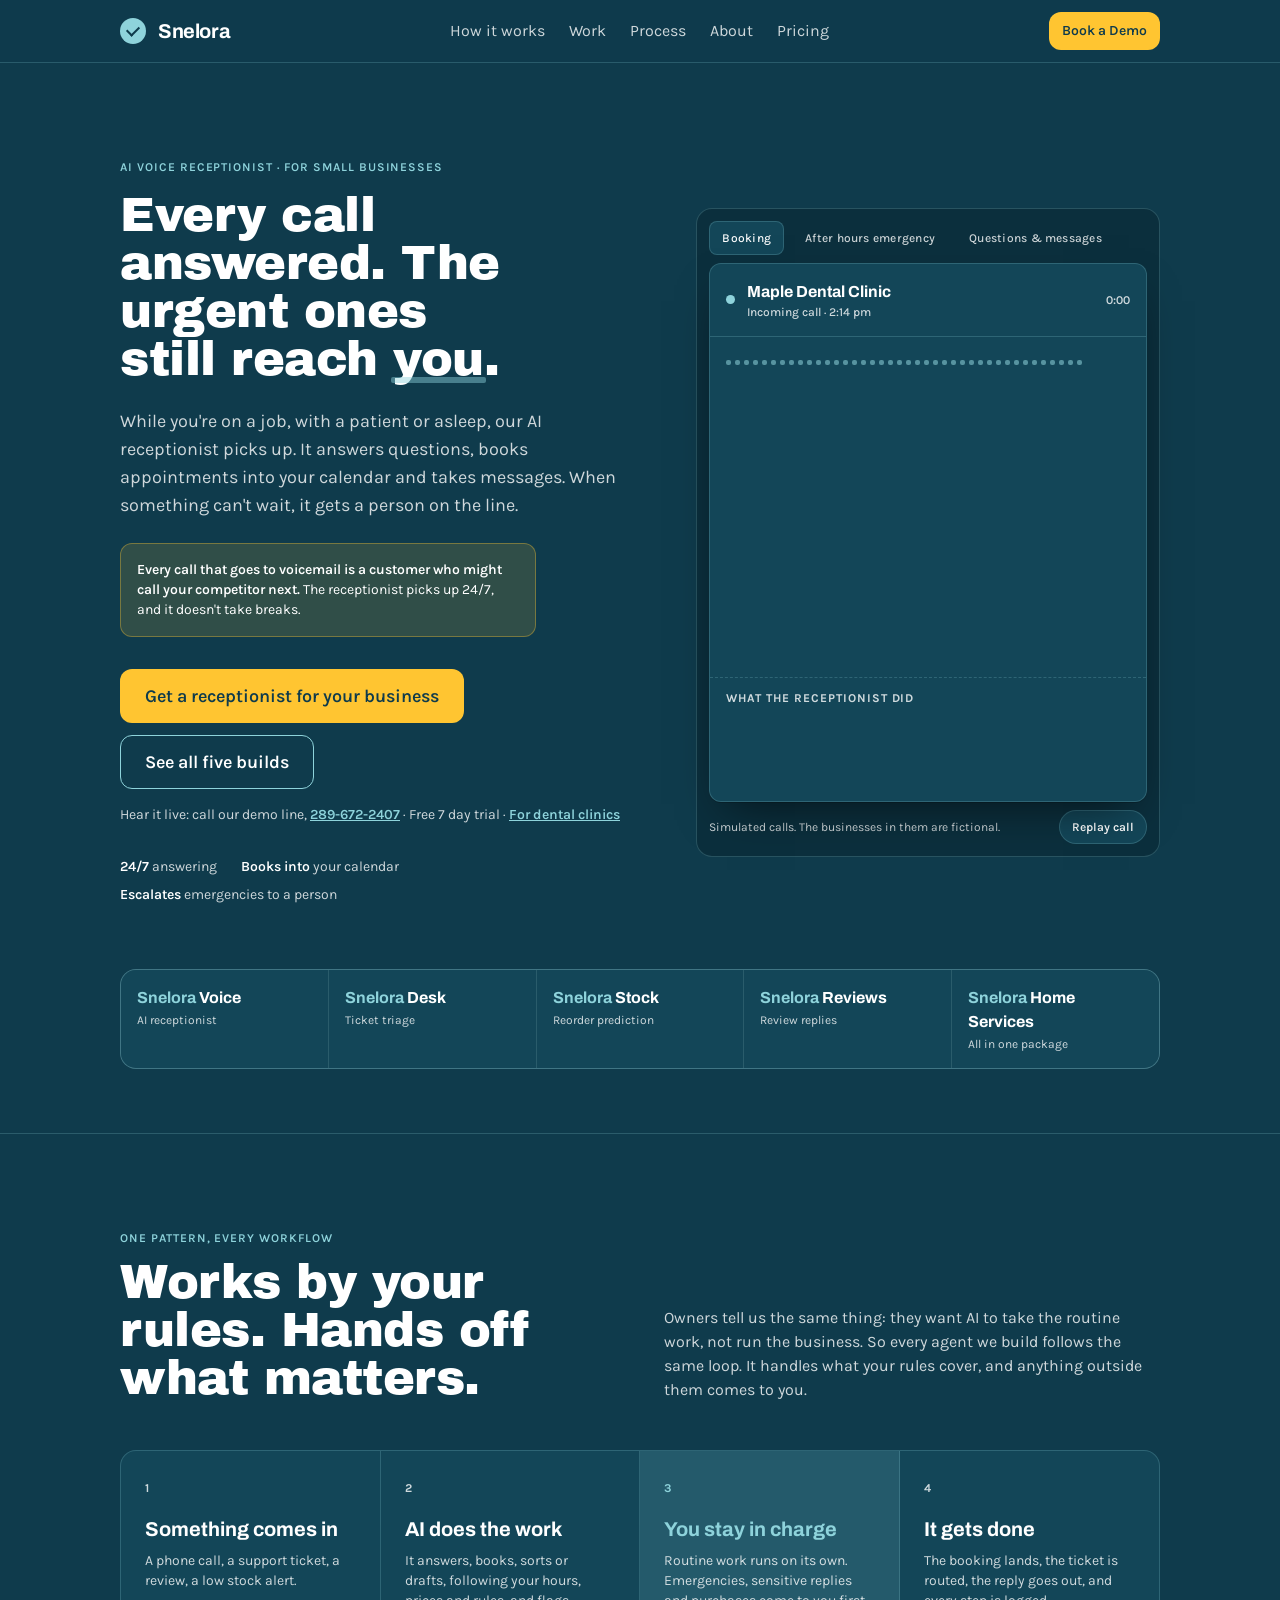
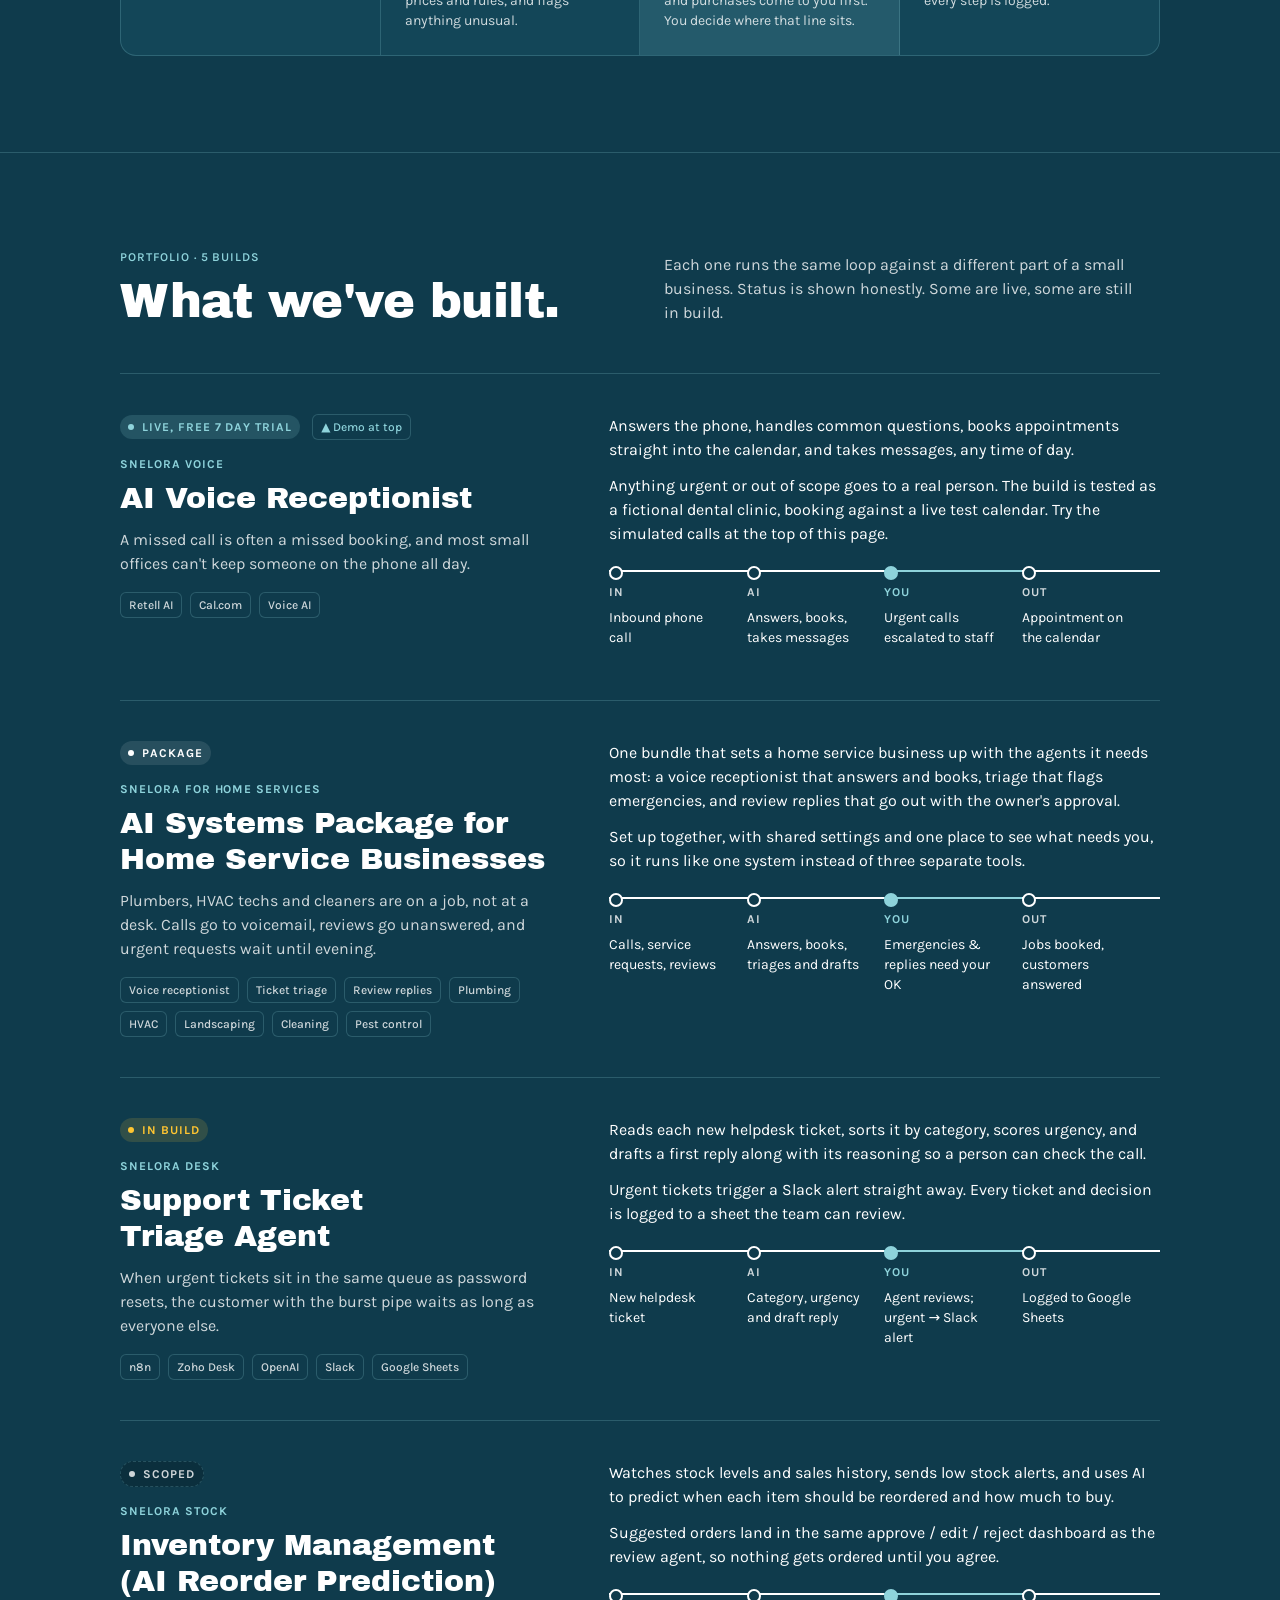
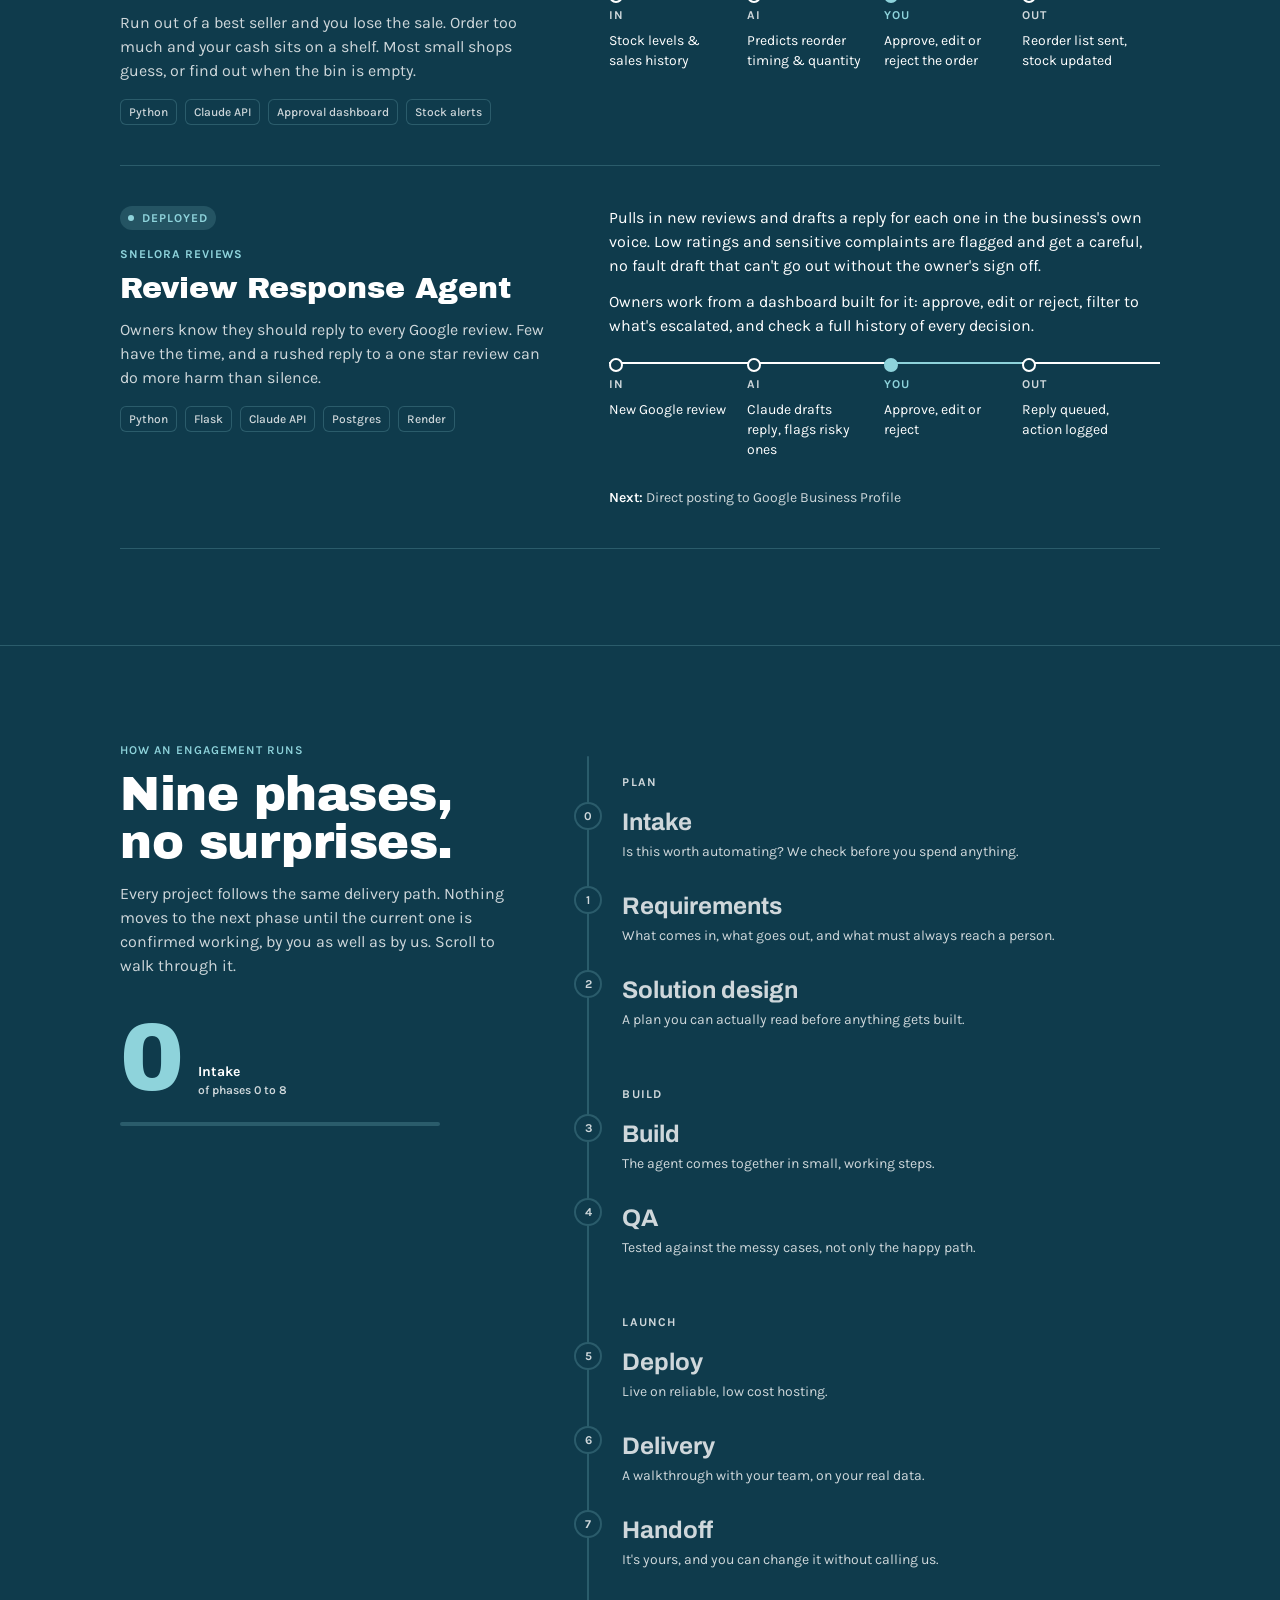
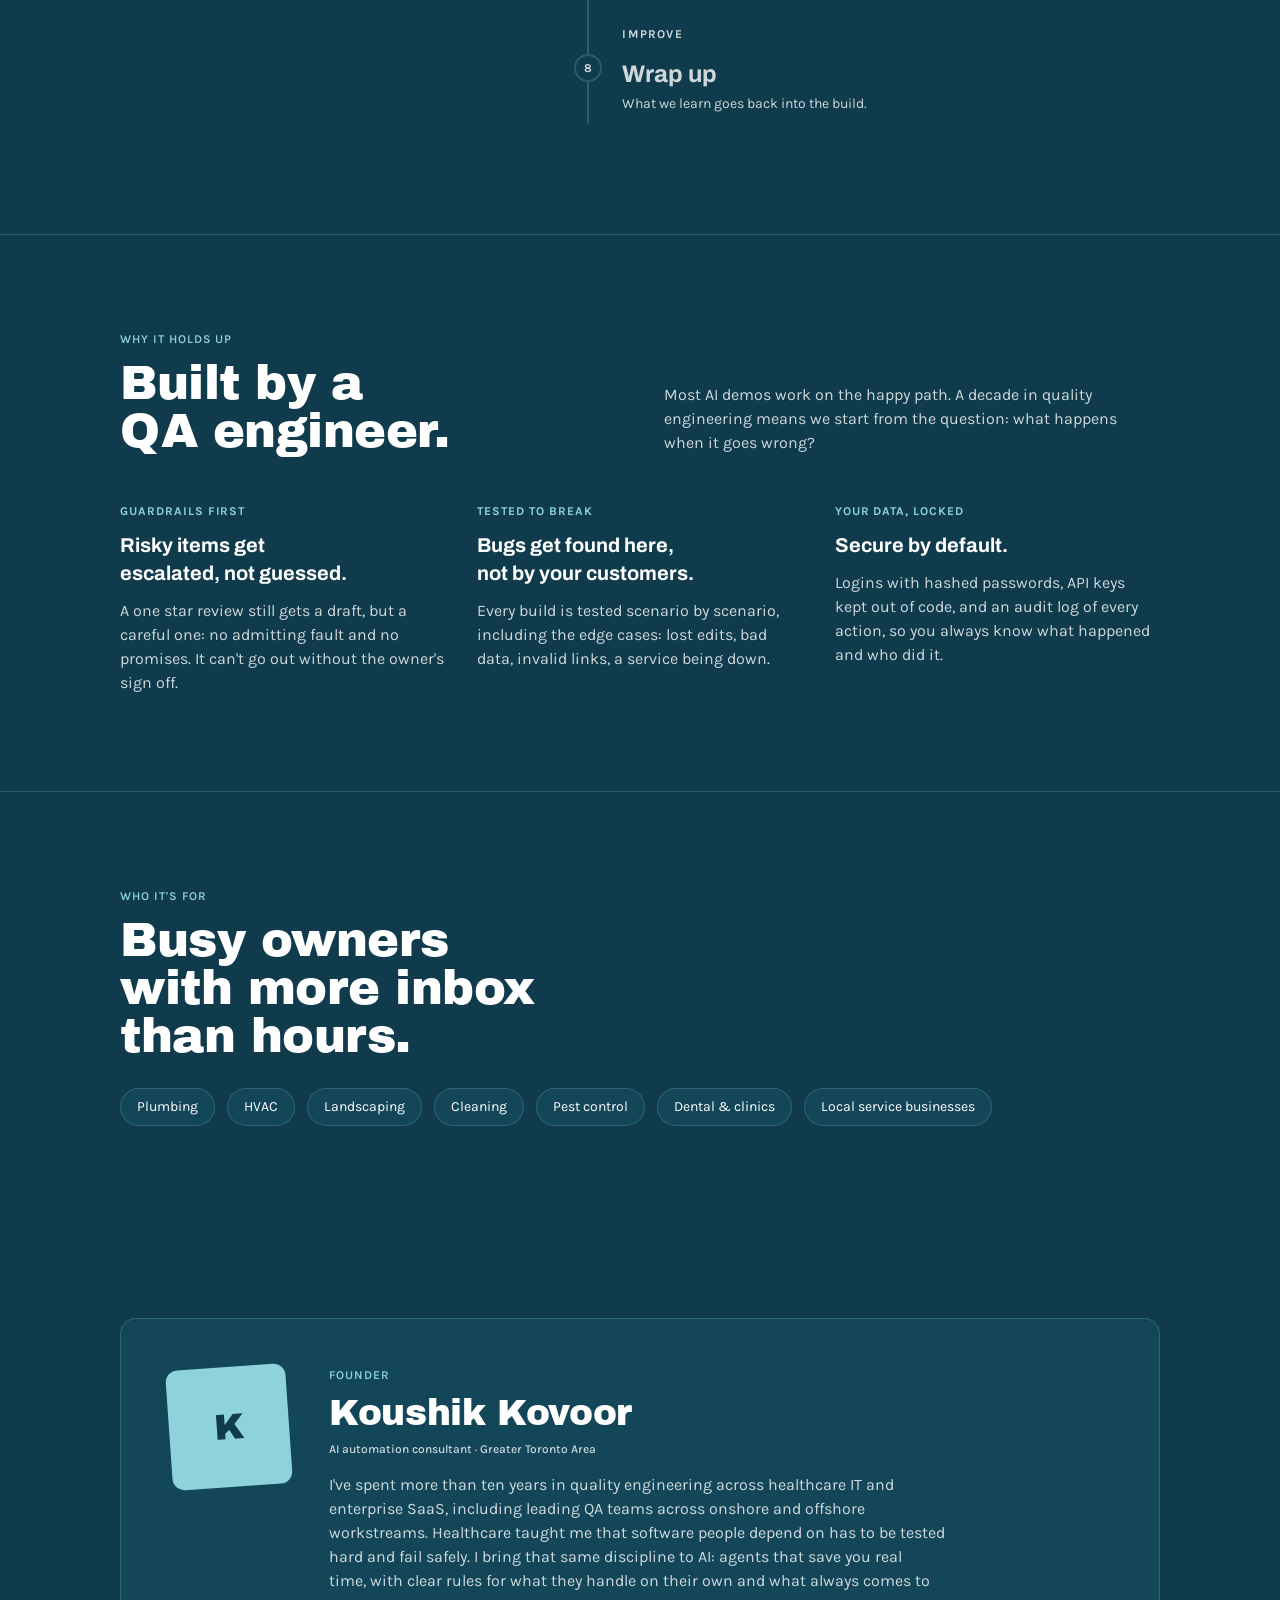
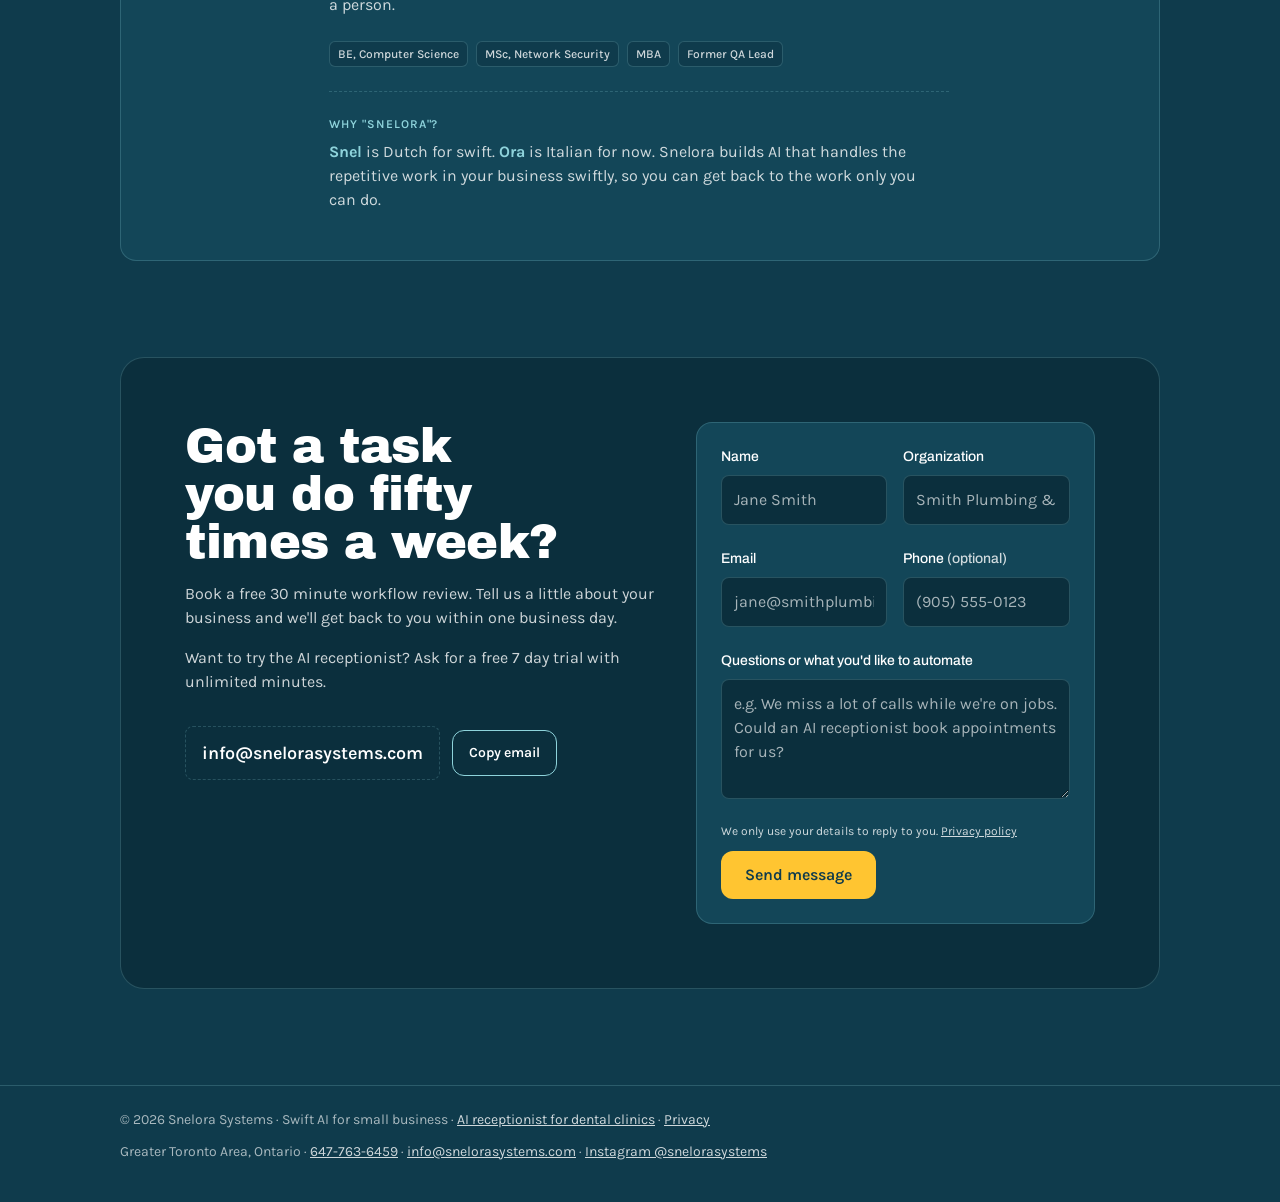
==== commit 5a589acc: "Unify site on the dental page colour scheme and details - Add site.css: shared colour tokens, fonts," ====
--- a/index.html
+++ b/index.html
@@ -4,7 +4,7 @@
 <meta charset="utf-8">
 <meta name="viewport" content="width=device-width, initial-scale=1, viewport-fit=cover">
 <meta name="description" content="Snelora Systems builds AI for small businesses: an AI voice receptionist that answers every call, plus AI tools for support tickets, inventory and reviews. Based in the Greater Toronto Area.">
-<meta name="theme-color" content="#F3F7F8">
+<meta name="theme-color" content="#0F3B4C">
 <meta property="og:title" content="Snelora Systems">
 <meta property="og:description" content="Swift AI for small business. Every call answered; the urgent ones still reach you.">
 <meta property="og:type" content="website">
@@ -14,326 +14,278 @@
 <title>Snelora Systems</title>
 <link rel="preconnect" href="https://fonts.googleapis.com">
 <link rel="preconnect" href="https://fonts.gstatic.com" crossorigin>
-<link rel="stylesheet" href="https://fonts.googleapis.com/css2?family=Archivo:wdth,wght@100..125,500..800&family=Karla:wght@400;500;600;700&family=JetBrains+Mono:wght@500;700&display=swap">
+<link rel="stylesheet" href="https://fonts.googleapis.com/css2?family=Archivo+Black&family=Archivo:wght@500;600;700&family=Karla:wght@400;500;600;700&display=swap">
+<link rel="stylesheet" href="/site.css">
 <style>
+/* Page styles. Shared tokens, type, buttons, header and footer live in /site.css.
+   Legacy names below map this page's original variables onto the shared palette. */
 :root{
-  --paper:#F3F7F8; --surface:#FFFFFF; --sunk:#E4EFF1;
-  --ink:#0F2E3A; --muted:#4A6670; --line:#D2E3E6;
-  --stamp:#1A7280; --stamp-soft:rgba(26,114,128,.10);
-  --amber:#B86E0C; --amber-soft:rgba(184,110,12,.12);
-  --ok:#1A7450; --ok-soft:rgba(26,116,80,.11);
-  --mark-bg:#0F3B4C; --mark-fg:#BFE3E8;
-  --shadow:0 1px 0 rgba(15,46,58,.04),0 18px 40px -18px rgba(15,46,58,.30);
-  --display:"Archivo",ui-sans-serif,system-ui,sans-serif;
-  --body:"Karla",ui-sans-serif,system-ui,-apple-system,"Segoe UI",sans-serif;
-  --mono:"JetBrains Mono",ui-monospace,SFMono-Regular,Menlo,Consolas,monospace;
+  --paper:var(--bg); --surface:var(--card); --sunk:var(--bg-deep);
+  --ink:var(--text); --muted:var(--text-2);
+  --stamp:var(--accent); --stamp-soft:var(--accent-soft);
+  --amber:var(--cta); --amber-soft:var(--cta-soft);
+  --ok:var(--accent); --ok-soft:rgba(142,211,219,.16);
+  --shadow:0 1px 0 rgba(0,0,0,.2),0 20px 44px -18px rgba(0,0,0,.6);
 }
-@media (prefers-color-scheme:dark){
-  :root:not([data-theme="light"]){
-    color-scheme:dark;
-    --paper:#0A1A21; --surface:#112630; --sunk:#0D2029;
-    --ink:#E4F1F4; --muted:#93B0B8; --line:#1F3C47;
-    --stamp:#6CC9D3; --stamp-soft:rgba(108,201,211,.12);
-    --amber:#F0B45A; --amber-soft:rgba(240,180,90,.13);
-    --ok:#5FD0A0; --ok-soft:rgba(95,208,160,.12);
-    --mark-bg:#6CC9D3; --mark-fg:#0A1A21;
-    --shadow:0 1px 0 rgba(0,0,0,.2),0 20px 44px -18px rgba(0,0,0,.7);
-  }
-}
-:root[data-theme="dark"]{
-  color-scheme:dark;
-  --paper:#0A1A21; --surface:#112630; --sunk:#0D2029;
-  --ink:#E4F1F4; --muted:#93B0B8; --line:#1F3C47;
-  --stamp:#6CC9D3; --stamp-soft:rgba(108,201,211,.12);
-  --amber:#F0B45A; --amber-soft:rgba(240,180,90,.13);
-  --ok:#5FD0A0; --ok-soft:rgba(95,208,160,.12);
-  --mark-bg:#6CC9D3; --mark-fg:#0A1A21;
-  --shadow:0 1px 0 rgba(0,0,0,.2),0 20px 44px -18px rgba(0,0,0,.7);
-}
-*{box-sizing:border-box}
-body{background:var(--paper);color:var(--ink);font-family:var(--body);font-size:16px;line-height:1.6;-webkit-font-smoothing:antialiased}
-.wrap{max-width:1160px;margin:0 auto;padding-inline:clamp(16px,4vw,40px)}
-h1,h2,h3{font-family:var(--display);font-stretch:112%;line-height:1.05;margin:0;text-wrap:balance;letter-spacing:-.025em}
-p{margin:0}
-a{color:inherit}
-:focus-visible{outline:2px solid var(--stamp);outline-offset:3px;border-radius:4px}
-.eyebrow{font-family:var(--mono);font-size:12px;letter-spacing:.12em;text-transform:uppercase;color:var(--muted)}
-
-/* nav */
-.nav{position:sticky;top:env(safe-area-inset-top,0px);z-index:10;background:color-mix(in srgb,var(--paper) 88%,transparent);backdrop-filter:blur(10px);border-bottom:1px solid var(--line)}
-.nav .wrap{display:flex;align-items:center;justify-content:space-between;gap:16px;padding-block:14px}
-.brand{display:flex;align-items:center;gap:10px;font-family:var(--display);font-stretch:112%;font-weight:800;font-size:20px;text-decoration:none;letter-spacing:-.02em}
-.mark{width:26px;height:26px;border-radius:50%;background:var(--mark-bg);display:grid;place-items:center}
-.mark::after{content:"";width:10px;height:6px;border-left:2.5px solid var(--mark-fg);border-bottom:2.5px solid var(--mark-fg);transform:rotate(-45deg) translate(1px,-1px)}
-.links{display:flex;gap:26px;font-size:14px;font-weight:500}
-.links a{text-decoration:none;color:var(--muted)}
-.links a:hover{color:var(--ink)}
-.btn{display:inline-flex;align-items:center;gap:8px;font:600 14px/1 var(--body);padding:12px 18px;border-radius:999px;border:1.5px solid var(--ink);background:var(--ink);color:var(--paper);text-decoration:none;cursor:pointer}
-.btn:hover{background:var(--stamp);border-color:var(--stamp);color:#fff}
-.btn.ghost{background:transparent;color:var(--ink)}
-.btn.ghost:hover{background:var(--ink);color:var(--paper);border-color:var(--ink)}
-.brand,.btn{white-space:nowrap}
-@media (max-width:760px){.links{display:none}.nav .btn{padding:10px 14px;font-size:13px}.nav .btn .long{display:none}}
+h1,h2{font-family:var(--display);font-weight:400;letter-spacing:-.01em;text-wrap:balance}
+h3{font-family:var(--head);font-weight:700;text-wrap:balance}
+.sec-head h2,.j-side h2,.contact h2{font-size:30px;line-height:36px}
+@media (min-width:640px){.sec-head h2,.j-side h2,.contact h2{font-size:36px;line-height:40px}}
+@media (min-width:1024px){.sec-head h2,.j-side h2,.contact h2{font-size:48px;line-height:48px}}
 
 /* hero */
-.hero{padding-block:clamp(48px,8vw,96px) clamp(40px,6vw,72px)}
-.hero .wrap{display:grid;grid-template-columns:1.05fr .95fr;gap:clamp(32px,5vw,64px);align-items:center}
-@media (max-width:900px){.hero .wrap{grid-template-columns:minmax(0,1fr)}}
-.hero .cta .btn{white-space:normal;text-align:center;line-height:1.25}
-.hero h1{font-size:clamp(38px,5.2vw,64px);font-weight:800}
-.hero h1 em{font-:normal;color:var(--stamp);position:relative;white-space:nowrap}
-.hero h1 em::after{content:"";position:absolute;left:-2%;right:-2%;bottom:.04em;height:.12em;background:var(--stamp);opacity:.25;border-radius:2px}
-.hero .lede{margin-top:22px;font-size:clamp(17px,1.6vw,19px);color:var(--muted);max-width:52ch}
-.hero .cta{display:flex;flex-wrap:wrap;gap:12px;margin-top:30px}
-.proof{display:flex;flex-wrap:wrap;gap:8px 20px;margin-top:34px;font-size:13px;color:var(--muted)}
-.proof b{color:var(--ink);font-weight:600}
-.demo-line{margin-top:16px;font-size:14px;color:var(--muted)}
-.demo-line a{color:var(--stamp);font-weight:600;white-space:nowrap}
+.hero{padding-block:var(--s600) var(--s500)}
+@media (min-width:1024px){.hero{padding-block:var(--s900) var(--s700)}}
+.hero .wrap{display:grid;grid-template-columns:1.05fr .95fr;gap:var(--s700);align-items:center}
+@media (max-width:900px){.hero .wrap{grid-template-columns:minmax(0,1fr);gap:var(--s600)}}
+.hero .cta .btn{white-space:normal;text-align:center}
+.hero h1{margin-top:var(--s200);max-width:680px;color:#FFFFFF}
+.hero h1 em{font-style:normal;color:#FFFFFF;position:relative;white-space:nowrap}
+.hero h1 em::after{content:"";position:absolute;left:-2%;right:-2%;bottom:.04em;height:.12em;background:var(--accent);opacity:.45;border-radius:2px}
+.hero .lede{margin-top:var(--s300);color:var(--text-2);max-width:52ch}
+@media (min-width:640px){.hero .lede{font-size:18px;line-height:28px}}
+.hero .cta{display:flex;flex-wrap:wrap;gap:var(--s100);margin-top:var(--s400)}
+.proof{display:flex;flex-wrap:wrap;gap:var(--s75) var(--s300);margin-top:var(--s400);font-size:14px;line-height:20px;color:var(--text-2)}
+.proof b{color:var(--text);font-weight:600}
+.demo-line{margin-top:var(--s200);font-size:14px;line-height:20px;color:var(--text-2)}
+.demo-line a{color:var(--accent);font-weight:600;white-space:nowrap}
 
 /* call demo */
-.desk{background:var(--sunk);border:1px solid var(--line);border-radius:18px;padding:14px}
-.tabs{display:flex;gap:6px;overflow-x:auto;padding-bottom:10px;scrollbar-width:none}
+.desk{background:var(--bg-deep);border:1px solid var(--line);border-radius:16px;padding:var(--s100)}
+.tabs{display:flex;gap:var(--s75);overflow-x:auto;padding-bottom:var(--s75);scrollbar-width:none}
 .tabs::-webkit-scrollbar{display:none}
-.tab{flex:0 0 auto;font:500 12px/1 var(--mono);letter-spacing:.02em;padding:8px 10px;border-radius:8px;border:1px solid transparent;background:transparent;color:var(--muted);cursor:pointer}
-.tab[aria-selected="true"]{background:var(--surface);color:var(--ink);border-color:var(--line)}
-.call{position:relative;background:var(--surface);border:1px solid var(--line);border-radius:12px;box-shadow:var(--shadow);overflow:hidden}
-.call-head{display:flex;align-items:center;justify-content:space-between;gap:12px;padding:14px 18px;border-bottom:1px solid var(--line)}
-.who{display:flex;align-items:center;gap:10px;min-width:0}
-.live{flex:0 0 auto;width:9px;height:9px;border-radius:50%;background:var(--ok);box-shadow:0 0 0 0 var(--ok);animation:pulse 1.6s infinite}
-.call.ended .live{background:var(--muted);animation:none}
-@keyframes pulse{0%{box-shadow:0 0 0 0 color-mix(in srgb,var(--ok) 60%,transparent)}100%{box-shadow:0 0 0 10px transparent}}
-.who b{font-family:var(--display);font-size:16px;font-weight:700;white-space:nowrap;overflow:hidden;text-overflow:ellipsis}
-.who small{display:block;font:500 11px/1.3 var(--mono);color:var(--muted);letter-spacing:.04em}
-.timer{font:600 13px/1 var(--mono);color:var(--muted);font-variant-numeric:tabular-nums}
-.wave{display:flex;align-items:center;gap:3px;height:28px;padding:0 18px;margin-top:12px}
-.wave i{flex:1;max-width:5px;border-radius:3px;background:var(--stamp);opacity:.55;height:20%;transition:height .12s}
+.tab{flex:0 0 auto;font:500 12px/16px var(--body);letter-spacing:.02em;padding:var(--s75) var(--s100);border-radius:8px;border:1px solid transparent;background:transparent;color:var(--text-2);cursor:pointer;transition:color .3s var(--ease),background-color .3s var(--ease)}
+.tab:hover{color:var(--text)}
+.tab[aria-selected="true"]{background:var(--card);color:var(--text);border-color:var(--line)}
+.call{position:relative;background:var(--card);border:1px solid var(--line);border-radius:12px;box-shadow:var(--shadow);overflow:hidden}
+.call-head{display:flex;align-items:center;justify-content:space-between;gap:var(--s100);padding:var(--s200);border-bottom:1px solid var(--line)}
+.who{display:flex;align-items:center;gap:var(--s100);min-width:0}
+.live{flex:0 0 auto;width:9px;height:9px;border-radius:50%;background:var(--accent);box-shadow:0 0 0 0 var(--accent);animation:pulse 1.6s infinite}
+.call.ended .live{background:var(--text-3);animation:none}
+@keyframes pulse{0%{box-shadow:0 0 0 0 rgba(142,211,219,.6)}100%{box-shadow:0 0 0 10px transparent}}
+.who b{font:700 16px/24px var(--head);white-space:nowrap;overflow:hidden;text-overflow:ellipsis}
+.who small{display:block;font:500 12px/16px var(--body);color:var(--text-2)}
+.timer{font:600 12px/16px var(--body);color:var(--text-2);font-variant-numeric:tabular-nums}
+.wave{display:flex;align-items:center;gap:var(--s50);height:28px;padding:0 var(--s200);margin-top:var(--s100)}
+.wave i{flex:1;max-width:5px;border-radius:2px;background:var(--accent);opacity:.55;height:20%;transition:height .12s}
 .call.ended .wave i{height:10%!important;opacity:.25}
-.transcript{display:flex;flex-direction:column;gap:10px;padding:14px 18px 10px;height:300px;overflow-y:auto;scroll-behavior:smooth}
-.line{max-width:88%;font-size:14.5px;line-height:1.45;padding:10px 13px;border-radius:12px;animation:rise .25s ease-out}
-.line .sp{display:block;font:700 10px/1 var(--mono);letter-spacing:.1em;text-transform:uppercase;margin-bottom:5px;opacity:.75}
-.line.caller{align-self:flex-start;background:var(--paper);border:1px solid var(--line);border-bottom-left-radius:4px}
-.line.ai{align-self:flex-end;background:var(--stamp-soft);color:var(--ink);border-bottom-right-radius:4px}
-.line.ai .sp{color:var(--stamp);opacity:1}
+.transcript{display:flex;flex-direction:column;gap:var(--s75);padding:var(--s200) var(--s200) var(--s75);height:300px;overflow-y:auto;scroll-behavior:smooth}
+.line{max-width:88%;font-size:14px;line-height:20px;padding:var(--s75) var(--s100);border-radius:12px;animation:rise .25s var(--ease)}
+.line .sp{display:block;font:700 12px/16px var(--body);letter-spacing:.08em;text-transform:uppercase;margin-bottom:var(--s50);opacity:.75}
+.line.caller{align-self:flex-start;background:var(--bg);border:1px solid var(--line);border-bottom-left-radius:4px}
+.line.ai{align-self:flex-end;background:var(--accent-soft);color:var(--text);border-bottom-right-radius:4px}
+.line.ai .sp{color:var(--accent);opacity:1}
 @keyframes rise{from{opacity:0;transform:translateY(6px)}to{opacity:1;transform:none}}
-.log{border-top:1px dashed var(--line);padding:12px 18px 16px;display:flex;flex-direction:column;gap:6px;min-height:124px}
-.log-title{font:700 10px/1 var(--mono);letter-spacing:.12em;text-transform:uppercase;color:var(--muted);margin-bottom:4px}
-.act-row{display:flex;align-items:center;gap:8px;font:500 12.5px/1.35 var(--mono);color:var(--ink);animation:rise .25s ease-out}
-.act-row::before{content:"✓";display:grid;place-items:center;flex:0 0 18px;height:18px;border-radius:5px;background:var(--ok-soft);color:var(--ok);font-size:11px;font-weight:700}
-.act-row.warn::before{content:"!";background:var(--amber-soft);color:var(--amber)}
-.stamp{position:absolute;right:16px;bottom:22px;font:700 18px/1 var(--mono);letter-spacing:.14em;color:var(--stamp);border:3px solid var(--stamp);border-radius:6px;padding:8px 12px;transform:rotate(-10deg);opacity:.88;pointer-events:none;background:color-mix(in srgb,var(--surface) 70%,transparent)}
+.log{border-top:1px dashed var(--line);padding:var(--s100) var(--s200) var(--s200);display:flex;flex-direction:column;gap:var(--s50);min-height:124px}
+.log-title{font:700 12px/16px var(--body);letter-spacing:.08em;text-transform:uppercase;color:var(--text-2);margin-bottom:var(--s50)}
+.act-row{display:flex;align-items:center;gap:var(--s75);font:500 12px/16px var(--body);color:var(--text);animation:rise .25s var(--ease)}
+.act-row::before{content:"✓";display:grid;place-items:center;flex:0 0 18px;height:18px;border-radius:4px;background:var(--ok-soft);color:var(--accent);font-size:12px;font-weight:700}
+.act-row.warn::before{content:"!";background:var(--cta-soft);color:var(--cta)}
+.stamp{position:absolute;right:var(--s200);bottom:var(--s300);font:700 18px/1 var(--body);letter-spacing:.14em;color:var(--accent);border:3px solid var(--accent);border-radius:6px;padding:var(--s75) var(--s100);transform:rotate(-10deg);opacity:.9;pointer-events:none;background:rgba(19,70,88,.7)}
 .stamp.slam{animation:slam .35s cubic-bezier(.2,1.6,.4,1)}
-@keyframes slam{0%{opacity:0;transform:rotate(-10deg) scale(1.8)}100%{opacity:.88;transform:rotate(-10deg) scale(1)}}
-@media (max-width:520px){.stamp{font-size:13px;padding:6px 8px;bottom:auto;top:58px;right:12px}}
-.desk-foot{display:flex;justify-content:space-between;align-items:center;gap:12px;flex-wrap:wrap;margin-top:10px;font-size:12px;color:var(--muted)}
-.replay{font:600 12px/1 var(--body);padding:8px 12px;border-radius:999px;border:1px solid var(--line);background:var(--surface);color:var(--ink);cursor:pointer}
-.missed{margin-top:26px;display:flex;gap:14px;align-items:flex-start;padding:14px 16px;border-left:3px solid var(--amber);background:var(--amber-soft);border-radius:0 10px 10px 0;max-width:52ch;font-size:14.5px}
+@keyframes slam{0%{opacity:0;transform:rotate(-10deg) scale(1.8)}100%{opacity:.9;transform:rotate(-10deg) scale(1)}}
+@media (max-width:520px){.stamp{font-size:12px;padding:var(--s50) var(--s75);bottom:auto;top:58px;right:var(--s100)}}
+.desk-foot{display:flex;justify-content:space-between;align-items:center;gap:var(--s100);flex-wrap:wrap;margin-top:var(--s75);font-size:12px;line-height:16px;color:var(--text-2)}
+.replay{font:600 12px/16px var(--body);padding:var(--s75) var(--s100);border-radius:9999px;border:1px solid var(--line);background:var(--card);color:var(--text);cursor:pointer;transition:background-color .3s var(--ease)}
+.replay:hover{background:var(--accent-soft)}
+.missed{margin-top:var(--s300);display:flex;gap:var(--s100);align-items:flex-start;padding:var(--s200);border:1px solid rgba(255,197,49,.35);background:var(--cta-soft);border-radius:12px;max-width:52ch;font-size:14px;line-height:20px}
 .missed b{font-weight:600}
-.pstrip{display:grid;grid-template-columns:repeat(5,minmax(0,1fr));gap:1px;background:var(--line);border:1px solid var(--line);border-radius:14px;overflow:hidden;margin-bottom:clamp(40px,6vw,64px)}
+.pstrip{display:grid;grid-template-columns:repeat(5,minmax(0,1fr));gap:1px;background:var(--line);border:1px solid var(--line);border-radius:16px;overflow:hidden;margin-bottom:var(--s600)}
+@media (min-width:1024px){.pstrip{margin-bottom:var(--s700)}}
 @media (max-width:820px){.pstrip{grid-template-columns:repeat(2,minmax(0,1fr))}.pstrip a:last-child{grid-column:1/-1}}
-.pstrip a{display:flex;flex-direction:column;gap:2px;padding:16px 18px;background:var(--surface);text-decoration:none}
-.pstrip a:hover{background:var(--stamp-soft)}
-.pstrip b{font-family:var(--display);font-stretch:112%;font-weight:800;font-size:17px;color:var(--ink)}
-.pstrip b::before{content:"Snelora ";color:var(--stamp)}
-.pstrip span{font-size:13px;color:var(--muted)}
+.pstrip a{display:flex;flex-direction:column;gap:var(--s25);padding:var(--s200);background:var(--card);text-decoration:none;transition:background-color .3s var(--ease)}
+.pstrip a:hover{background:var(--accent-soft)}
+.pstrip b{font:700 16px/24px var(--head);color:var(--text)}
+.pstrip b::before{content:"Snelora ";color:var(--accent)}
+.pstrip span{font-size:12px;line-height:16px;color:var(--text-2)}
+
 /* sections */
-section{padding-block:clamp(56px,8vw,96px)}
-.sec-head{display:grid;grid-template-columns:1fr 1fr;gap:24px 48px;align-items:end;margin-bottom:44px}
+section{padding-block:var(--s700)}
+@media (min-width:1024px){section{padding-block:var(--s900)}}
+.sec-head{display:grid;grid-template-columns:1fr 1fr;gap:var(--s300) var(--s600);align-items:end;margin-bottom:var(--s600)}
 @media (max-width:800px){.sec-head{grid-template-columns:1fr}}
-.sec-head h2{font-size:clamp(32px,4.4vw,52px);font-weight:800;margin-top:10px}
-.sec-head p{color:var(--muted);max-width:56ch}
+.sec-head h2{margin-top:var(--s100)}
+.sec-head p{color:var(--text-2);max-width:56ch}
 .rule{border-top:1px solid var(--line)}
 
 /* pattern */
-.pattern{display:grid;grid-template-columns:repeat(4,1fr);gap:0;border:1px solid var(--line);border-radius:14px;overflow:hidden;background:var(--surface)}
+.pattern{display:grid;grid-template-columns:repeat(4,1fr);gap:0;border:1px solid var(--line);border-radius:16px;overflow:hidden;background:var(--card)}
 @media (max-width:800px){.pattern{grid-template-columns:1fr 1fr}}
 @media (max-width:460px){.pattern{grid-template-columns:1fr}}
-.step{padding:24px;border-right:1px solid var(--line);position:relative}
+.step{padding:var(--s300);border-right:1px solid var(--line);position:relative}
 .step:last-child{border-right:0}
 @media (max-width:800px){.step:nth-child(2){border-right:0}.step:nth-child(-n+2){border-bottom:1px solid var(--line)}}
 @media (max-width:460px){.step{border-right:0;border-bottom:1px solid var(--line)}.step:last-child{border-bottom:0}}
-.step .n{font:700 12px/1 var(--mono);color:var(--muted)}
-.step h3{font-size:22px;margin-top:14px}
-.step p{margin-top:8px;font-size:14px;color:var(--muted)}
-.step.you{background:var(--stamp-soft)}
-.step.you .n,.step.you h3{color:var(--stamp)}
+.step .n{font:700 12px/16px var(--body);color:var(--text-2)}
+.step h3{font-size:20px;line-height:28px;margin-top:var(--s200)}
+.step p{margin-top:var(--s75);font-size:14px;line-height:20px;color:var(--text-2)}
+.step.you{background:var(--accent-soft)}
+.step.you .n,.step.you h3{color:var(--accent)}
 
 /* work */
 .projects{display:flex;flex-direction:column}
-.proj{display:grid;grid-template-columns:minmax(0,1fr) minmax(0,1.25fr);gap:28px 56px;padding-block:40px;border-top:1px solid var(--line)}
+.proj{display:grid;grid-template-columns:minmax(0,1fr) minmax(0,1.25fr);gap:var(--s400) var(--s600);padding-block:var(--s500);border-top:1px solid var(--line)}
 .proj:last-child{border-bottom:1px solid var(--line)}
 @media (max-width:900px){.proj{grid-template-columns:1fr}}
-.proj-top{display:flex;align-items:center;gap:12px;flex-wrap:wrap}
-.chip{display:inline-block;font:500 11px/1 var(--mono);padding:6px 8px;border-radius:6px;background:var(--paper);border:1px solid var(--line);color:var(--muted)}
-.prod{margin-top:16px;font:700 12px/1 var(--mono);letter-spacing:.1em;text-transform:uppercase;color:var(--stamp)}
-.prod+h3{margin-top:8px!important}
-.namestory{margin-top:24px;padding-top:20px;border-top:1px dashed var(--line);max-width:62ch}
-.namestory p{margin-top:8px}
-.namestory b{color:var(--stamp);font-weight:700}
-.status{font:700 11px/1 var(--mono);letter-spacing:.08em;text-transform:uppercase;padding:6px 9px;border-radius:999px;display:inline-flex;align-items:center;gap:6px}
+.proj-top{display:flex;align-items:center;gap:var(--s100);flex-wrap:wrap}
+.chip{display:inline-block;font:500 12px/16px var(--body);padding:var(--s50) var(--s75);border-radius:6px;background:var(--bg);border:1px solid var(--line);color:var(--text-2)}
+.prod{margin-top:var(--s200);font:700 12px/16px var(--body);letter-spacing:.08em;text-transform:uppercase;color:var(--accent)}
+.prod+h3{margin-top:var(--s75)!important}
+.namestory{margin-top:var(--s300);padding-top:var(--s300);border-top:1px dashed var(--line);max-width:62ch}
+.namestory p{margin-top:var(--s75);color:var(--text-2)}
+.namestory b{color:var(--accent);font-weight:700}
+.status{font:700 12px/16px var(--body);letter-spacing:.08em;text-transform:uppercase;padding:var(--s50) var(--s75);border-radius:9999px;display:inline-flex;align-items:center;gap:var(--s75)}
 .status::before{content:"";width:6px;height:6px;border-radius:50%;background:currentColor}
-.s-live{background:var(--ok-soft);color:var(--ok)}
-.s-build{background:var(--amber-soft);color:var(--amber)}
-.s-built{background:var(--stamp-soft);color:var(--stamp)}
-.s-scoped{background:var(--sunk);color:var(--muted);border:1px dashed var(--line)}
-.proj h3{font-size:clamp(26px,3vw,34px);font-weight:700;margin-top:14px}
-.proj .problem{margin-top:12px;color:var(--muted);max-width:52ch}
-.stack{display:flex;flex-wrap:wrap;gap:6px;margin-top:18px}
-.what{font-size:15px}
-.what p+p{margin-top:10px}
-.flow{display:grid;grid-template-columns:repeat(4,minmax(0,1fr));gap:0;margin-top:22px;counter-reset:f}
-@media (max-width:560px){.flow{grid-template-columns:1fr 1fr;row-gap:10px}}
-.node{position:relative;padding:12px 12px 12px 0;border-top:2px solid var(--ink)}
-.node .k{font:700 10px/1 var(--mono);letter-spacing:.12em;text-transform:uppercase;color:var(--muted)}
-.node .v{font-size:13px;line-height:1.4;margin-top:6px;padding-right:6px}
-.node.human{border-top-color:var(--stamp)}
-.node.human .k{color:var(--stamp)}
-.node::before{content:"";position:absolute;top:-6px;left:0;width:10px;height:10px;border-radius:50%;background:var(--paper);border:2px solid var(--ink)}
-.node.human::before{border-color:var(--stamp);background:var(--stamp)}
-.next{margin-top:16px;font-size:13px;color:var(--muted)}
-.next b{font-weight:600;color:var(--ink)}
-
-/* phases — scroll timeline */
-.journey{display:grid;grid-template-columns:minmax(0,.8fr) minmax(0,1.2fr);gap:clamp(24px,5vw,72px);align-items:start}
-@media (max-width:860px){.journey{grid-template-columns:1fr}}
+.s-live{background:var(--ok-soft);color:var(--accent)}
+.s-build{background:var(--cta-soft);color:var(--cta)}
+.s-built{background:rgba(255,255,255,.10);color:var(--text)}
+.s-scoped{background:var(--bg-deep);color:var(--text-2);border:1px dashed var(--line)}
+.proj h3{font:400 24px/32px var(--display);margin-top:var(--s200)}
+@media (min-width:1024px){.proj h3{font-size:30px;line-height:36px}}
+.proj .problem{margin-top:var(--s100);color:var(--text-2);max-width:52ch}
+.stack{display:flex;flex-wrap:wrap;gap:var(--s75);margin-top:var(--s200)}
+.what p+p{margin-top:var(--s100)}
+.flow{display:grid;grid-template-columns:repeat(4,minmax(0,1fr));gap:0;margin-top:var(--s300);counter-reset:f}
+@media (max-width:560px){.flow{grid-template-columns:1fr 1fr;row-gap:var(--s100)}}
+.node{position:relative;padding:var(--s100) var(--s100) var(--s100) 0;border-top:2px solid var(--text)}
+.node .k{font:700 12px/16px var(--body);letter-spacing:.08em;text-transform:uppercase;color:var(--text-2)}
+.node .v{font-size:14px;line-height:20px;margin-top:var(--s75);padding-right:var(--s75)}
+.node.human{border-top-color:var(--accent)}
+.node.human .k{color:var(--accent)}
+.node::before{content:"";position:absolute;top:-6px;left:0;width:10px;height:10px;border-radius:50%;background:var(--bg);border:2px solid var(--text)}
+.node.human::before{border-color:var(--accent);background:var(--accent)}
+.next{margin-top:var(--s200);font-size:14px;line-height:20px;color:var(--text-2)}
+.next b{font-weight:600;color:var(--text)}
+
+/* phases: scroll timeline */
+.journey{display:grid;grid-template-columns:minmax(0,.8fr) minmax(0,1.2fr);gap:var(--s700);align-items:start}
+@media (max-width:860px){.journey{grid-template-columns:1fr;gap:var(--s300)}}
 .j-side{position:sticky;top:calc(env(safe-area-inset-top,0px) + 96px)}
 @media (max-width:860px){.j-side{position:static}}
-.j-side h2{font-size:clamp(32px,4.4vw,52px);font-weight:800;margin-top:10px}
-.j-side p{margin-top:16px;color:var(--muted);max-width:44ch}
-.j-now{margin-top:32px;display:flex;align-items:flex-end;gap:16px}
+.j-side h2{margin-top:var(--s100)}
+.j-side p{margin-top:var(--s200);color:var(--text-2);max-width:44ch}
+.j-now{margin-top:var(--s400);display:flex;align-items:flex-end;gap:var(--s200)}
 @media (max-width:860px){.j-now{display:none}}
-.j-num{font:800 clamp(72px,9vw,120px)/.8 var(--display);color:var(--stamp);font-variant-numeric:tabular-nums;letter-spacing:-.04em}
-.j-of{font:600 13px/1.5 var(--mono);color:var(--muted);padding-bottom:6px}
-.j-of b{display:block;color:var(--ink);font-size:15px}
-.j-bar{margin-top:18px;height:4px;border-radius:4px;background:var(--line);overflow:hidden;max-width:320px}
+.j-num{font:400 72px/72px var(--display);color:var(--accent);font-variant-numeric:tabular-nums;letter-spacing:-.02em}
+@media (min-width:1024px){.j-num{font-size:96px;line-height:96px}}
+.j-of{font:600 12px/16px var(--body);color:var(--text-2);padding-bottom:var(--s75)}
+.j-of b{display:block;color:var(--text);font-size:14px;line-height:20px}
+.j-bar{margin-top:var(--s200);height:4px;border-radius:4px;background:var(--line);overflow:hidden;max-width:320px}
 @media (max-width:860px){.j-bar{display:none}}
-.j-bar i{display:block;height:100%;width:0;background:var(--stamp);transition:width .3s}
-.track{position:relative;padding-left:44px}
+.j-bar i{display:block;height:100%;width:0;background:var(--accent);transition:width .3s var(--ease)}
+.track{position:relative;padding-left:var(--s600)}
 .rail,.rail-fill{position:absolute;left:13px;top:14px;width:2px;border-radius:2px}
 .rail{bottom:14px;background:var(--line)}
-.rail-fill{height:0;background:var(--stamp);transition:height .15s linear}
-.stage{font:700 11px/1 var(--mono);letter-spacing:.14em;text-transform:uppercase;color:var(--muted);margin:30px 0 12px}
+.rail-fill{height:0;background:var(--accent);transition:height .15s linear}
+.stage{font:700 12px/16px var(--body);letter-spacing:.1em;text-transform:uppercase;color:var(--text-2);margin:var(--s400) 0 var(--s100)}
 .stage:first-child{margin-top:0}
-.ph{position:relative;padding:4px 0 26px}
-.ph .dotn{position:absolute;left:-44px;top:0;width:28px;height:28px;border-radius:50%;display:grid;place-items:center;font:700 12px/1 var(--mono);background:var(--paper);border:2px solid var(--line);color:var(--muted);transition:background .3s,border-color .3s,color .3s,transform .3s}
-.ph h3{font-size:clamp(20px,2.2vw,26px);font-weight:700;color:var(--muted);transition:color .3s}
-.ph .sum{margin-top:4px;color:var(--muted);font-size:15px}
-.ph .more{display:grid;grid-template-rows:0fr;transition:grid-template-rows .5s ease}
+.ph{position:relative;padding:var(--s50) 0 var(--s300)}
+.ph .dotn{position:absolute;left:-48px;top:0;width:28px;height:28px;border-radius:50%;display:grid;place-items:center;font:700 12px/16px var(--body);background:var(--bg);border:2px solid var(--line);color:var(--text-2);transition:background-color .3s var(--ease),border-color .3s var(--ease),color .3s var(--ease),transform .3s var(--ease)}
+.ph h3{font-size:20px;line-height:28px;color:var(--text-2);transition:color .3s var(--ease)}
+@media (min-width:1024px){.ph h3{font-size:24px;line-height:32px}}
+.ph .sum{margin-top:var(--s50);color:var(--text-2);font-size:14px;line-height:20px}
+.ph .more{display:grid;grid-template-rows:0fr;transition:grid-template-rows .5s var(--ease)}
 .ph .more>div{overflow:hidden}
-.ph .panel{margin-top:14px;display:grid;grid-template-columns:1fr 1fr;gap:1px;background:var(--line);border:1px solid var(--line);border-radius:12px;overflow:hidden;opacity:0;transform:translateY(8px);transition:opacity .4s .1s,transform .4s .1s}
+.ph .panel{margin-top:var(--s200);display:grid;grid-template-columns:1fr 1fr;gap:1px;background:var(--line);border:1px solid var(--line);border-radius:12px;overflow:hidden;opacity:0;transform:translateY(8px);transition:opacity .4s .1s var(--ease),transform .4s .1s var(--ease)}
 @media (max-width:520px){.ph .panel{grid-template-columns:1fr}}
-.ph .panel div{background:var(--surface);padding:14px 16px;font-size:14px}
-.ph .panel span{display:block;font:700 10px/1 var(--mono);letter-spacing:.12em;text-transform:uppercase;color:var(--muted);margin-bottom:6px}
-.ph .panel .you span{color:var(--stamp)}
-.ph.on .dotn{background:var(--stamp);border-color:var(--stamp);color:#fff;transform:scale(1.08)}
-.ph.on h3{color:var(--ink)}
+.ph .panel div{background:var(--card);padding:var(--s200);font-size:14px;line-height:20px}
+.ph .panel span{display:block;font:700 12px/16px var(--body);letter-spacing:.08em;text-transform:uppercase;color:var(--text-2);margin-bottom:var(--s75)}
+.ph .panel .you span{color:var(--accent)}
+.ph.on .dotn{background:var(--accent);border-color:var(--accent);color:var(--bg);transform:scale(1.08)}
+.ph.on h3{color:var(--text)}
 .ph.on .more{grid-template-rows:1fr}
 .ph.on .panel{opacity:1;transform:none}
-.ph.done .dotn{background:var(--stamp-soft);border-color:var(--stamp);color:var(--stamp);transform:none}
+.ph.done .dotn{background:var(--accent-soft);border-color:var(--accent);color:var(--accent);transform:none}
+
 /* qa */
-.qa{display:grid;grid-template-columns:repeat(3,1fr);gap:32px}
+.qa{display:grid;grid-template-columns:repeat(3,1fr);gap:var(--s400)}
 @media (max-width:800px){.qa{grid-template-columns:1fr}}
-.qa h3{font-size:22px;font-weight:700}
-.qa p{margin-top:10px;color:var(--muted);font-size:15px}
-.qa .tag{font:700 11px/1 var(--mono);letter-spacing:.1em;text-transform:uppercase;color:var(--stamp);display:block;margin-bottom:12px}
+.qa h3{font-size:20px;line-height:28px}
+.qa p{margin-top:var(--s100);color:var(--text-2)}
+.qa .tag{font:700 12px/16px var(--body);letter-spacing:.08em;text-transform:uppercase;color:var(--accent);display:block;margin-bottom:var(--s100)}
 
 /* about */
-.about{display:grid;grid-template-columns:auto 1fr;gap:40px;align-items:start;background:var(--surface);border:1px solid var(--line);border-radius:18px;padding:clamp(24px,4vw,44px)}
+.about{display:grid;grid-template-columns:auto 1fr;gap:var(--s500);align-items:start;background:var(--card);border:1px solid var(--line);border-radius:16px;padding:var(--s300)}
+@media (min-width:640px){.about{padding:var(--s600)}}
 @media (max-width:700px){.about{grid-template-columns:1fr}}
-.avatar{width:120px;height:120px;border-radius:14px;background:var(--stamp);color:#fff;display:grid;place-items:center;font:800 44px/1 var(--display);transform:rotate(-4deg)}
-.about h2{font-size:clamp(28px,3.4vw,40px);font-weight:800}
-.about .role{font:500 13px/1.4 var(--mono);color:var(--muted);margin-top:8px}
-.about p.bio{margin-top:18px;max-width:62ch}
-.facts{display:flex;flex-wrap:wrap;gap:8px;margin-top:20px}
-
-.for{display:flex;flex-wrap:wrap;gap:10px}
-.for span{font-size:15px;padding:10px 16px;border:1px solid var(--line);border-radius:999px;background:var(--surface)}
+.avatar{width:120px;height:120px;border-radius:12px;background:var(--accent);color:var(--bg);display:grid;place-items:center;font:400 36px/40px var(--display);transform:rotate(-4deg)}
+.about h2{font-size:30px;line-height:36px}
+@media (min-width:1024px){.about h2{font-size:36px;line-height:40px}}
+.about .role{font:500 12px/16px var(--body);color:var(--text-2);margin-top:var(--s75)}
+.about p.bio{margin-top:var(--s200);max-width:62ch;color:var(--text-2)}
+.facts{display:flex;flex-wrap:wrap;gap:var(--s75);margin-top:var(--s300)}
+
+.for{display:flex;flex-wrap:wrap;gap:var(--s100)}
+.for span{font-size:14px;line-height:20px;padding:var(--s75) var(--s200);border:1px solid var(--line);border-radius:9999px;background:var(--card)}
 
 /* contact */
-.contact{background:var(--ink);color:var(--paper);border-radius:22px;padding:clamp(28px,6vw,64px);display:grid;grid-template-columns:1.2fr 1fr;gap:32px;align-items:end}
+.contact{background:var(--bg-deep);color:var(--text);border:1px solid var(--line);border-radius:24px;padding:var(--s400);display:grid;grid-template-columns:1.2fr 1fr;gap:var(--s400);align-items:start}
+@media (min-width:640px){.contact{padding:var(--s700)}}
 @media (max-width:800px){.contact{grid-template-columns:1fr}}
-.contact h2{font-size:clamp(32px,4.6vw,56px);font-weight:800}
-.contact p{margin-top:14px;opacity:.75;max-width:48ch}
-.mail{display:flex;flex-wrap:wrap;align-items:center;gap:10px}
-.mail code{font:600 clamp(16px,2vw,20px)/1.2 var(--mono);user-select:all;padding:14px 16px;border:1px dashed color-mix(in srgb,var(--paper) 40%,transparent);border-radius:10px}
-.copy{font:600 14px/1 var(--body);padding:14px 16px;border-radius:10px;border:0;background:var(--stamp);color:#fff;cursor:pointer}
-.mail-note{font-size:13px;opacity:.6;margin-top:10px;width:100%}
-.nav-cta{gap:0}
-.contact{align-items:start}
-.contact .mail{margin-top:28px}
-.lead-form{display:grid;grid-template-columns:1fr 1fr;gap:14px;background:color-mix(in srgb,var(--paper) 6%,transparent);border:1px solid color-mix(in srgb,var(--paper) 18%,transparent);border-radius:16px;padding:clamp(18px,3vw,26px)}
+.contact p{margin-top:var(--s200);color:var(--text-2);max-width:48ch}
+.mail{display:flex;flex-wrap:wrap;align-items:center;gap:var(--s100);margin-top:var(--s400)}
+.mail code{font:600 16px/24px var(--body);user-select:all;padding:var(--s100) var(--s200);border:1px dashed var(--line);border-radius:8px}
+@media (min-width:640px){.mail code{font-size:18px;line-height:28px}}
+.copy{font:600 14px/20px var(--body);padding:var(--s100) var(--s200);border-radius:12px;border:1px solid var(--accent);background:transparent;color:var(--text);cursor:pointer;transition:background-color .3s var(--ease)}
+.copy:hover{background:var(--accent-soft)}
+.copy:active{transform:scale(.98)}
+.mail-note{font-size:12px;line-height:16px;color:var(--text-3);margin-top:var(--s100);width:100%}
+.lead-form{display:grid;grid-template-columns:1fr 1fr;gap:var(--s200);background:var(--card);border:1px solid var(--line);border-radius:16px;padding:var(--s300)}
 @media (max-width:520px){.lead-form{grid-template-columns:1fr}}
-.field{display:flex;flex-direction:column;gap:6px;min-width:0}
+.field{display:flex;flex-direction:column;gap:var(--s75);min-width:0}
 .field.full{grid-column:1/-1}
-.field label{font:600 11px/1 var(--mono);letter-spacing:.1em;text-transform:uppercase;opacity:.75}
-.field label i{font-:normal;opacity:.6;text-transform:none;letter-spacing:0}
-.field input,.field textarea{font:400 15px/1.4 var(--body);color:var(--paper);background:color-mix(in srgb,var(--paper) 8%,transparent);border:1px solid color-mix(in srgb,var(--paper) 25%,transparent);border-radius:10px;padding:12px 13px;width:100%}
+.field label{font:500 14px/20px var(--head);color:var(--text)}
+.field label i{font-style:normal;color:var(--text-2)}
+.field input,.field textarea{font:400 16px/24px var(--body);color:var(--text);background:var(--bg-deep);border:1px solid var(--line);border-radius:8px;padding:var(--s100);width:100%;transition:border-color .3s var(--ease)}
 .field textarea{min-height:120px;resize:vertical}
-.field input::placeholder,.field textarea::placeholder{color:var(--paper);opacity:.4}
-.field input:focus,.field textarea:focus{outline:2px solid var(--stamp);outline-offset:1px;border-color:transparent}
-.field input[aria-invalid="true"]{border-color:var(--amber)}
-.err{font-size:12px;color:var(--amber);min-height:0}
-.form-foot{grid-column:1/-1;display:flex;align-items:center;justify-content:space-between;gap:12px;flex-wrap:wrap}
-.form-foot small{font-size:12px;opacity:.6}
-.send{font:600 15px/1 var(--body);padding:14px 22px;border-radius:999px;border:0;background:var(--stamp);color:#fff;cursor:pointer}
-.send[disabled]{opacity:.6;cursor:wait}
-.form-msg{grid-column:1/-1;font-size:14px;padding:12px 14px;border-radius:10px}
-.form-msg.ok{background:color-mix(in srgb,var(--ok) 22%,transparent)}
-.form-msg.bad{background:color-mix(in srgb,var(--amber) 22%,transparent)}
+.field input::placeholder,.field textarea::placeholder{color:var(--text-3)}
+.field input:hover,.field textarea:hover{border-color:var(--accent)}
+.field input:focus,.field textarea:focus{outline:2px solid var(--cta);outline-offset:1px;border-color:var(--cta)}
+.field [aria-invalid="true"]{border-color:var(--bad)}
+.err{font-size:12px;line-height:16px;color:var(--bad);min-height:0}
+.form-foot{grid-column:1/-1;display:flex;align-items:center;justify-content:space-between;gap:var(--s100);flex-wrap:wrap}
+.form-foot small{font-size:12px;line-height:16px;color:var(--text-2)}
+.send{font:600 16px/24px var(--body);padding:var(--s100) var(--s300);border-radius:12px;border:0;background:var(--cta);color:var(--on-cta);cursor:pointer;transition:background-color .3s var(--ease),transform .5s var(--ease)}
+.send:hover{background:var(--cta-hover)}
+.send:active{transform:scale(.98)}
+.send[disabled]{opacity:.7;cursor:progress}
+.form-msg{grid-column:1/-1;font-size:14px;line-height:20px;padding:var(--s100) var(--s200);border-radius:8px}
+.form-msg.ok{background:rgba(142,211,219,.16);color:var(--text)}
+.form-msg.bad{background:rgba(255,180,168,.14);color:var(--bad)}
 .hp{position:absolute;left:-9999px;width:1px;height:1px;overflow:hidden}
-footer{padding-block:36px 48px;font-size:13px;color:var(--muted)}
-footer .wrap{display:flex;justify-content:space-between;flex-wrap:wrap;gap:12px}
+section[id]{scroll-margin-top:var(--s800)}
 
 @media (prefers-reduced-motion:reduce){*{animation:none!important;transition:none!important}}
-.menu-btn{display:none;align-items:center;justify-content:center;width:42px;height:42px;border-radius:10px;border:1px solid var(--line);background:var(--surface);color:var(--ink);cursor:pointer;flex:0 0 auto}
-.menu-btn span,.menu-btn span::before,.menu-btn span::after{display:block;width:18px;height:2px;background:currentColor;border-radius:2px;position:relative;transition:transform .2s}
-.menu-btn span::before,.menu-btn span::after{content:"";position:absolute;left:0}
-.menu-btn span::before{top:-6px}
-.menu-btn span::after{top:6px}
-.menu-btn[aria-expanded="true"] span{background:transparent}
-.menu-btn[aria-expanded="true"] span::before{top:0;transform:rotate(45deg)}
-.menu-btn[aria-expanded="true"] span::after{top:0;transform:rotate(-45deg)}
-.links a{white-space:nowrap}
-section[id]{scroll-margin-top:84px}
-@media (max-width:900px){
-  .links{display:none}
-  .menu-btn{display:inline-flex}
-  .nav .wrap{position:relative}
-  .nav .btn{margin-left:auto}
-  .links.open{display:flex;flex-direction:column;gap:0;position:absolute;left:0;right:0;top:100%;background:var(--paper);border-bottom:1px solid var(--line);padding:4px clamp(16px,4vw,40px) 12px;box-shadow:0 14px 24px -18px rgba(15,46,58,.5)}
-  .links.open a{padding:14px 0;font-size:17px;color:var(--ink);border-bottom:1px solid var(--line)}
-  .links.open a:last-child{border-bottom:0}
-}  
 </style>
 </head>
 <body>
-<header class="nav">
-  <div class="wrap">
-    <a class="brand" href="#top"><span class="mark" aria-hidden="true"></span><span data-brand>Snelora</span></a>
-    <nav class="links" id="siteLinks" aria-label="Sections">
-      <a href="#pattern">How it works</a>
-      <a href="#work">Work</a>
-      <a href="#process">Process</a>
-      <a href="#about">About</a>
-      <a href="/pricing">Pricing</a>
-    </nav>
-    <a class="btn nav-cta" href="#contact">Book<span class="long">&nbsp;a Demo</span></a>
-    <button class="menu-btn" id="menuBtn" type="button" aria-label="Open menu" aria-expanded="false" aria-controls="siteLinks"><span></span></button>
-  </div>
-</header>
+<a class="skip button-sm" href="#top">Skip to content</a>
+<header class="site-head"><div class="wrap">
+  <a class="brand" href="#top"><span class="mark" aria-hidden="true"></span>Snelora</a>
+  <nav class="links body-3" id="siteLinks" aria-label="Main">
+    <a href="#pattern">How it works</a>
+    <a href="#work">Work</a>
+    <a href="#process">Process</a>
+    <a href="#about">About</a>
+    <a href="/pricing">Pricing</a>
+  </nav>
+  <a class="btn nav-cta button-sm" href="#contact"><span class="cta-lg">Book a Demo</span><span class="cta-sm">Book</span></a>
+  <button class="menu-btn" id="menuBtn" type="button" aria-label="Open menu" aria-expanded="false" aria-controls="siteLinks"><span></span></button>
+</div></header>
 
 <main id="top">
   <div class="hero">
     <div class="wrap">
       <div>
         <div class="eyebrow">AI voice receptionist · for small businesses</div>
-        <h1 style="margin-top:16px">Every call answered. The urgent ones still reach <em>you</em>.</h1>
+        <h1 class="heading-1">Every call answered. The urgent ones still reach <em>you</em>.</h1>
         <p class="lede">While you're on a job, with a patient or asleep, our AI receptionist picks up. It answers questions, books appointments into your calendar and takes messages. When something can't wait, it gets a person on the line.</p>
         <div class="missed"><span><b>Every call that goes to voicemail is a customer who might call your competitor next.</b> The receptionist picks up 24/7, and it doesn't take breaks.</span></div>
         <div class="cta">
-          <a class="btn" href="#contact">Get a receptionist for your business</a>
-          <a class="btn ghost" href="#work">See all five builds</a>
-        </div>
-        <p class="demo-line">Hear it live: call our demo line, <a href="tel:+12896722407">289-672-2407</a> · <span style="white-space:nowrap">Free 7-day trial</span> · <a href="/dental" style="white-space:nowrap">For dental clinics</a></p>
+          <a class="btn button-lg" href="#contact">Get a receptionist for your business</a>
+          <a class="btn ghost button-lg" href="#work">See all five builds</a>
+        </div>
+        <p class="demo-line">Hear it live: call our demo line, <a href="tel:+12896722407">289-672-2407</a> · <span style="white-space:nowrap">Free 7 day trial</span> · <a href="/dental" style="white-space:nowrap">For dental clinics</a></p>
         <div class="proof">
           <span><b>24/7</b> answering</span>
           <span><b>Books into</b> your calendar</span>
@@ -374,7 +326,7 @@
     <a href="#work"><b>Desk</b><span>Ticket triage</span></a>
     <a href="#work"><b>Stock</b><span>Reorder prediction</span></a>
     <a href="#work"><b>Reviews</b><span>Review replies</span></a>
-    <a href="#work"><b>Home Services</b><span>All-in-one package</span></a>
+    <a href="#work"><b>Home Services</b><span>All in one package</span></a>
   </nav></div>
   <section id="pattern" class="rule">
     <div class="wrap">
@@ -386,7 +338,7 @@
         <p>Owners tell us the same thing: they want AI to take the routine work, not run the business. So every agent we build follows the same loop. It handles what your rules cover, and anything outside them comes to you.</p>
       </div>
       <div class="pattern">
-        <div class="step"><span class="n">1</span><h3>Something comes in</h3><p>A phone call, a support ticket, a review, a low-stock alert.</p></div>
+        <div class="step"><span class="n">1</span><h3>Something comes in</h3><p>A phone call, a support ticket, a review, a low stock alert.</p></div>
         <div class="step"><span class="n">2</span><h3>AI does the work</h3><p>It answers, books, sorts or drafts, following your hours, prices and rules, and flags anything unusual.</p></div>
         <div class="step you"><span class="n">3</span><h3>You stay in charge</h3><p>Routine work runs on its own. Emergencies, sensitive replies and purchases come to you first. You decide where that line sits.</p></div>
         <div class="step"><span class="n">4</span><h3>It gets done</h3><p>The booking lands, the ticket is routed, the reply goes out, and every step is logged.</p></div>
@@ -401,7 +353,7 @@
           <div class="eyebrow">Portfolio · 5 builds</div>
           <h2>What we've built.</h2>
         </div>
-        <p>Each one runs the same loop against a different part of a small business. Status is shown honestly — some are live, some are mid-build.</p>
+        <p>Each one runs the same loop against a different part of a small business. Status is shown honestly. Some are live, some are still in build.</p>
       </div>
 
       <div class="projects" id="projects"></div>
@@ -415,7 +367,7 @@
           <div class="eyebrow">How an engagement runs</div>
           <h2>Nine phases, no surprises.</h2>
           <p>Every project follows the same delivery path. Nothing moves to the next phase until the current one is confirmed working, by you as well as by us. Scroll to walk through it.</p>
-          <div class="j-now" aria-hidden="true"><span class="j-num" id="jNum">0</span><span class="j-of"><b id="jName">Intake</b>of phases 0–8</span></div>
+          <div class="j-now" aria-hidden="true"><span class="j-num" id="jNum">0</span><span class="j-of"><b id="jName">Intake</b>of phases 0 to 8</span></div>
           <div class="j-bar" aria-hidden="true"><i id="jBar"></i></div>
         </div>
         <div class="track" id="track">
@@ -435,7 +387,7 @@
         <p>Most AI demos work on the happy path. A decade in quality engineering means we start from the question: what happens when it goes wrong?</p>
       </div>
       <div class="qa">
-        <div><span class="tag">Guardrails first</span><h3>Risky items get escalated, not guessed.</h3><p>A one-star review still gets a draft, but a careful one — no admitting fault, no promises — and it can't go out without the owner's sign-off.</p></div>
+        <div><span class="tag">Guardrails first</span><h3>Risky items get escalated, not guessed.</h3><p>A one star review still gets a draft, but a careful one: no admitting fault and no promises. It can't go out without the owner's sign off.</p></div>
         <div><span class="tag">Tested to break</span><h3>Bugs get found here, not by your customers.</h3><p>Every build is tested scenario by scenario, including the edge cases: lost edits, bad data, invalid links, a service being down.</p></div>
         <div><span class="tag">Your data, locked</span><h3>Secure by default.</h3><p>Logins with hashed passwords, API keys kept out of code, and an audit log of every action, so you always know what happened and who did it.</p></div>
       </div>
@@ -485,8 +437,8 @@
       <div class="contact">
         <div>
           <h2>Got a task you do fifty times a week?</h2>
-          <p>Book a free 30-minute workflow review. Tell us a little about your business and we'll get back to you within one business day.</p>
-          <p>Want to try the AI receptionist? Ask for a free 7-day trial with unlimited minutes.</p>
+          <p>Book a free 30 minute workflow review. Tell us a little about your business and we'll get back to you within one business day.</p>
+          <p>Want to try the AI receptionist? Ask for a free 7 day trial with unlimited minutes.</p>
           <div class="mail">
             <code id="email">info@snelorasystems.com</code>
             <button class="copy" id="copy" type="button">Copy email</button>
@@ -507,12 +459,7 @@
   </section>
 </main>
 
-<footer>
-  <div class="wrap">
-    <span>© 2026 Snelora Systems · Swift AI for small business · <a href="/dental">AI receptionist for dental clinics</a> · <a href="/privacy">Privacy</a></span>
-    <span>Greater Toronto Area, Ontario · <a href="tel:+16477636459" style="white-space:nowrap">647-763-6459</a> · <a href="https://www.instagram.com/snelorasystems" rel="noopener" style="white-space:nowrap">Instagram @snelorasystems</a></span>
-  </div>
-</footer>
+<footer class="site-foot body-6"><div class="wrap"><span>© 2026 Snelora Systems · Swift AI for small business · <a href="/dental">AI receptionist for dental clinics</a> · <a href="/privacy">Privacy</a></span><span>Greater Toronto Area, Ontario · <a href="tel:+16477636459" style="white-space:nowrap">647-763-6459</a> · <a href="mailto:info@snelorasystems.com" style="white-space:nowrap">info@snelorasystems.com</a> · <a href="https://www.instagram.com/snelorasystems" rel="noopener" style="white-space:nowrap">Instagram @snelorasystems</a></span></div></footer>
 
 <script>
 (function(){
@@ -522,9 +469,9 @@
   /* ---------- Portfolio ---------- */
   var projects = [
     {
-      product:"Voice", name:"AI Voice Receptionist", status:["s-live","Live, free 7-day trial"], featured:true,
+      product:"Voice", name:"AI Voice Receptionist", status:["s-live","Live, free 7 day trial"], featured:true,
       problem:"A missed call is often a missed booking, and most small offices can't keep someone on the phone all day.",
-      what:["Answers the phone, handles common questions, books appointments straight into the calendar, and takes messages — any time of day.",
+      what:["Answers the phone, handles common questions, books appointments straight into the calendar, and takes messages, any time of day.",
             "Anything urgent or out of scope goes to a real person. The build is tested as a fictional dental clinic, booking against a live test calendar. Try the simulated calls at the top of this page."],
       flow:[["In","Inbound phone call"],["AI","Answers, books, takes messages"],["You","Urgent calls escalated to staff"],["Out","Appointment on the calendar"]],
       stack:["Retell AI","Cal.com","Voice AI"]
@@ -547,16 +494,16 @@
     },
     {
       product:"Stock", name:"Inventory Management (AI Reorder Prediction)", status:["s-scoped","Scoped"],
-      problem:"Run out of a best-seller and you lose the sale. Over-order and your cash sits on a shelf. Most small shops guess, or find out when the bin is empty.",
-      what:["Watches stock levels and sales history, sends low-stock alerts, and uses AI to predict when each item should be reordered and how much to buy.",
+      problem:"Run out of a best seller and you lose the sale. Order too much and your cash sits on a shelf. Most small shops guess, or find out when the bin is empty.",
+      what:["Watches stock levels and sales history, sends low stock alerts, and uses AI to predict when each item should be reordered and how much to buy.",
             "Suggested orders land in the same approve / edit / reject dashboard as the review agent, so nothing gets ordered until you agree."],
       flow:[["In","Stock levels & sales history"],["AI","Predicts reorder timing & quantity"],["You","Approve, edit or reject the order"],["Out","Reorder list sent, stock updated"]],
       stack:["Python","Claude API","Approval dashboard","Stock alerts"]
     },
     {
-      product:"Reviews", name:"Review-Response Agent", status:["s-live","Deployed"],
-      problem:"Owners know they should reply to every Google review. Few have the time, and a rushed reply to a one-star review can do more harm than silence.",
-      what:["Pulls in new reviews and drafts a reply for each one in the business's own voice. Low ratings and sensitive complaints are flagged and get a careful, no-fault draft that can't go out without the owner's sign-off.",
+      product:"Reviews", name:"Review Response Agent", status:["s-live","Deployed"],
+      problem:"Owners know they should reply to every Google review. Few have the time, and a rushed reply to a one star review can do more harm than silence.",
+      what:["Pulls in new reviews and drafts a reply for each one in the business's own voice. Low ratings and sensitive complaints are flagged and get a careful, no fault draft that can't go out without the owner's sign off.",
             "Owners work from a dashboard built for it: approve, edit or reject, filter to what's escalated, and check a full history of every decision."],
       flow:[["In","New Google review"],["AI","Claude drafts reply, flags risky ones"],["You","Approve, edit or reject"],["Out","Reply queued, action logged"]],
       stack:["Python","Flask","Claude API","Postgres","Render"],
@@ -585,18 +532,18 @@
              ["act","","Appointment created with Dr. Lee"],
              ["ai","You're booked for Thursday at 2:30. I'll text a confirmation to this number."],
              ["act","","Confirmation text sent to caller"]]},
-    {tab:"After-hours emergency", biz:"Northside Plumbing", ctx:"Incoming call · 9:18 pm · after hours", stamp:"ESCALATED",
+    {tab:"After hours emergency", biz:"Northside Plumbing", ctx:"Incoming call · 9:18 pm · after hours", stamp:"ESCALATED",
      script:[["caller","Water's coming through the ceiling under our upstairs bathroom!"],
              ["act","warn","Flagged as an emergency"],
              ["ai","That sounds urgent. First, turn off your main water valve. It's usually where the water line comes into the basement. What's your address?"],
              ["caller","42 Elm Street."],
-             ["act","warn","On-call plumber paged with the address"],
-             ["ai","Thanks. I'm connecting you to our on-call plumber right now. Please stay on the line."],
+             ["act","warn","On call plumber paged with the address"],
+             ["ai","Thanks. I'm connecting you to our on call plumber right now. Please stay on the line."],
              ["act","","Call transferred to a person"]]},
     {tab:"Questions & messages", biz:"Cedar Heating & Cooling", ctx:"Incoming call · 11:05 am", stamp:"MESSAGE TAKEN",
-     script:[["caller","Do you service heat pumps? And how much is a tune-up?"],
+     script:[["caller","Do you service heat pumps? And how much is a tune up?"],
              ["act","","Answered from the business's own FAQ"],
-             ["ai","Yes, we service all major heat pump brands. A tune-up is $129 and takes about an hour. Would you like me to find you a time?"],
+             ["ai","Yes, we service all major heat pump brands. A tune up is $129 and takes about an hour. Would you like me to find you a time?"],
              ["caller","Not yet. Can someone call me about a quote for a new install?"],
              ["ai","Of course. I have your name and number, and someone from our install team will call you tomorrow morning."],
              ["act","","Message taken with the caller's details"],
@@ -672,22 +619,22 @@
 document.getElementById("copy").addEventListener("click", function(){
   var btn = this, text = document.getElementById("email").textContent;
   var done = function(){ btn.textContent = "Copied"; setTimeout(function(){ btn.textContent = "Copy email"; }, 1800); };
-  var fallback = function(){ var r=document.createRange(); r.selectNodeContents(document.getElementById("email")); var s=getSelection(); s.removeAllRanges(); s.addRange(r); btn.textContent="Selected — press copy"; };
+  var fallback = function(){ var r=document.createRange(); r.selectNodeContents(document.getElementById("email")); var s=getSelection(); s.removeAllRanges(); s.addRange(r); btn.textContent="Selected, press copy"; };
   try{ navigator.clipboard.writeText(text).then(done, fallback); }catch(e){ fallback(); }
 });
 
 /* ---------- Nine phases: expands on scroll ---------- */
 (function(){
   var phases = [
-    ["Plan","Intake","Is this worth automating? We check before you spend anything.","A clear go / no-go on whether AI can take this task off your plate, and roughly what it involves.","A short call walking us through the task and how often it happens."],
-    ["Plan","Requirements","What comes in, what goes out, and what must always reach a person.","A one-page spec in plain language, including the rules for when the AI must hand off to you.","Confirm the rules and tell us about the weird cases you've seen."],
-    ["Plan","Solution design","A plan you can actually read before anything gets built.","A user flow and an architecture diagram, plus the tool choice: code or no-code, whichever is cheaper for you to keep running.","Approve the design, or tell us what's off."],
+    ["Plan","Intake","Is this worth automating? We check before you spend anything.","A clear go or no go on whether AI can take this task off your plate, and roughly what it involves.","A short call walking us through the task and how often it happens."],
+    ["Plan","Requirements","What comes in, what goes out, and what must always reach a person.","A one page spec in plain language, including the rules for when the AI must hand off to you.","Confirm the rules and tell us about the weird cases you've seen."],
+    ["Plan","Solution design","A plan you can actually read before anything gets built.","A user flow and an architecture diagram, plus the tool choice: code or no code, whichever is cheaper for you to keep running.","Approve the design, or tell us what's off."],
     ["Build","Build","The agent comes together in small, working steps.","Demos at each checkpoint, running on sample or real data, so there's nothing hidden until launch day.","Try each checkpoint and tell us if it feels right."],
     ["Build","QA","Tested against the messy cases, not only the happy path.","Test results covering angry customers, odd inputs, missing data and services going down, and what the agent does in each case.","Look at how it behaves when things go wrong."],
-    ["Launch","Deploy","Live on reliable, low-cost hosting.","The agent running for real, with passwords and API keys locked away and never stored in the code.","Give us access to the accounts it needs to connect to."],
+    ["Launch","Deploy","Live on reliable, low cost hosting.","The agent running for real, with passwords and API keys locked away and never stored in the code.","Give us access to the accounts it needs to connect to."],
     ["Launch","Delivery","A walkthrough with your team, on your real data.","A live session showing the people who'll use it how it works day to day, and where to look when something needs them.","Bring the people who'll use it day to day."],
-    ["Launch","Handoff","It's yours, and you can change it without calling us.","Plain-language docs, logins and settings you can adjust yourself, like business hours, FAQ answers and escalation rules.","Sign off that everything is in your hands."],
-    ["Improve","Wrap-up","What we learn goes back into the build.","A review of how it's performing and a short list of what to tune next.","Tell us what's working and what isn't."]
+    ["Launch","Handoff","It's yours, and you can change it without calling us.","Plain language docs, logins and settings you can adjust yourself, like business hours, FAQ answers and escalation rules.","Sign off that everything is in your hands."],
+    ["Improve","Wrap up","What we learn goes back into the build.","A review of how it's performing and a short list of what to tune next.","Tell us what's working and what isn't."]
   ];
   var esc = function(s){ return String(s).replace(/[&<>"]/g,function(c){return {"&":"&amp;","<":"&lt;",">":"&gt;",'"':"&quot;"}[c];}); };
   var track = document.getElementById("track"), html = "", last = "";
@@ -724,7 +671,7 @@
 
   if(reduce || !("requestAnimationFrame" in window)){
     items.forEach(function(el){ el.classList.add("on"); });
-    fill.style.height = "calc(100% - 28px)"; bar.style.width = "100%"; num.textContent = "8"; name.textContent = "Wrap-up";
+    fill.style.height = "calc(100% - 28px)"; bar.style.width = "100%"; num.textContent = "8"; name.textContent = "Wrap up";
     return;
   }
   window.addEventListener("scroll", onScroll, {passive:true});
@@ -742,7 +689,7 @@
     ["f-name","e-name",function(v){ return v ? "" : "Please enter your name."; }],
     ["f-org","e-org",function(v){ return v ? "" : "Please enter your organization's name."; }],
     ["f-email","e-email",function(v){ return /^[^\s@]+@[^\s@]+\.[^\s@]+$/.test(v) ? "" : "Please enter a valid email, like name@company.com."; }],
-    ["f-phone","e-phone",function(v){ return !v || v.replace(/\D/g,"").length >= 10 ? "" : "Please enter a 10-digit phone number, or leave it blank."; }],
+    ["f-phone","e-phone",function(v){ return !v || v.replace(/\D/g,"").length >= 10 ? "" : "Please enter a 10 digit phone number, or leave it blank."; }],
     ["f-msg","e-msg",function(v){ return v ? "" : "Please add a question or a line about what you'd like to automate."; }]
   ];
   function show(kind, text){ msg.hidden = false; msg.className = "form-msg " + kind; msg.textContent = text; }
--- a/site.css
+++ b/site.css
@@ -0,0 +1,104 @@
+/* Snelora shared styles: colour tokens, type, buttons, header, footer.
+   One source of truth for every page, so pages can't drift apart.
+   Colours and fonts per brand: dark teal #0F3B4C, yellow #FFC531, white, light teal #8ED3DB;
+   Archivo Black headings, Archivo titles, Karla body. Spacing and type follow the landing-page-design scale. */
+:root{
+  color-scheme:dark;
+  --bg:#0F3B4C; --bg-deep:#0B2F3D; --card:#134658; --line:rgba(142,211,219,.22);
+  --text:#FFFFFF; --text-2:rgba(255,255,255,.80); --text-3:rgba(255,255,255,.64);
+  --accent:#8ED3DB; --accent-soft:rgba(142,211,219,.14);
+  --cta:#FFC531; --cta-hover:#FFD45E; --cta-soft:rgba(255,197,49,.14); --on-cta:#0F3B4C; --bad:#FFB4A8;
+  --display:"Archivo Black","Archivo",ui-sans-serif,system-ui,sans-serif;
+  --head:"Archivo",ui-sans-serif,system-ui,sans-serif;
+  --body:"Karla",ui-sans-serif,system-ui,-apple-system,"Segoe UI",sans-serif;
+  --s25:2px;--s50:4px;--s75:8px;--s100:12px;--s200:16px;--s300:24px;--s400:32px;--s500:40px;--s600:48px;--s700:64px;--s800:80px;--s900:96px;
+  --ease:cubic-bezier(0.22,1,0.36,1);
+}
+*{box-sizing:border-box}
+html{scroll-behavior:smooth;scroll-padding-top:var(--s800)}
+body{margin:0;background:var(--bg);color:var(--text);font-family:var(--body);font-size:16px;line-height:24px;-webkit-font-smoothing:antialiased;overflow-x:hidden}
+h1,h2,h3,p{margin:0}
+.wrap{max-width:1120px;margin:0 auto;padding-inline:var(--s200)}
+@media (min-width:640px){.wrap{padding-inline:var(--s500)}}
+a{color:var(--accent)}
+:focus-visible{outline:2px solid var(--cta);outline-offset:3px;border-radius:4px}
+.balance{text-wrap:balance}
+p,li,dd{text-wrap:pretty}
+.muted{color:var(--text-2)}
+.eyebrow{font:600 12px/16px var(--body);letter-spacing:.08em;text-transform:uppercase;color:var(--accent)}
+
+/* Text styles (skill B1) */
+.heading-1{font:400 36px/40px var(--display);letter-spacing:-.01em}
+.heading-2{font:400 30px/36px var(--display);letter-spacing:-.01em}
+.heading-4{font:400 24px/32px var(--display)}
+.heading-5{font:400 24px/32px var(--display)}
+.heading-6{font:600 20px/28px var(--head)}
+@media (min-width:640px){.heading-1{font-size:48px;line-height:48px}.heading-2{font-size:36px;line-height:40px}}
+@media (min-width:1024px){.heading-2{font-size:48px;line-height:48px}.heading-4{font-size:30px;line-height:36px}}
+.title-2{font:500 18px/28px var(--head)}
+.title-3{font:600 16px/24px var(--head)}
+.title-4{font:500 14px/20px var(--head)}
+.body-1{font:600 16px/24px var(--body)}
+.body-3{font:400 16px/24px var(--body)}
+.body-6{font:400 14px/20px var(--body)}
+.caption-1{font:500 14px/20px var(--body)}
+.caption-3{font:600 12px/16px var(--body);letter-spacing:.08em;text-transform:uppercase}
+.caption-5{font:400 12px/16px var(--body)}
+.button-lg{font:600 18px/28px var(--body)}
+.button-md{font:600 16px/24px var(--body)}
+.button-sm{font:600 14px/20px var(--body)}
+
+/* Buttons (skill B2, B9) */
+.btn{display:inline-flex;align-items:center;justify-content:center;gap:var(--s75);padding:var(--s75) var(--s100);border-radius:12px;border:1px solid transparent;background:var(--cta);color:var(--on-cta);text-decoration:none;white-space:nowrap;cursor:pointer;transition:background-color .3s var(--ease),border-color .3s var(--ease),transform .5s var(--ease)}
+.btn:hover{background:var(--cta-hover);transform:translateY(-1px)}
+.btn:active{transform:scale(.98)}
+.btn[disabled]{opacity:.7;cursor:progress;transform:none}
+.btn.button-lg{padding:var(--s100) var(--s300)}
+.btn.ghost{background:transparent;color:var(--text);border-color:var(--accent)}
+.btn.ghost:hover{background:var(--accent-soft)}
+
+/* Skip link */
+.skip{position:absolute;left:var(--s200);top:-100px;z-index:50;background:var(--cta);color:var(--on-cta);padding:var(--s75) var(--s100);border-radius:8px;text-decoration:none}
+.skip:focus{top:var(--s200)}
+
+/* Header */
+.site-head{position:sticky;top:env(safe-area-inset-top,0px);z-index:10;background:rgba(15,59,76,.92);backdrop-filter:blur(12px);-webkit-backdrop-filter:blur(12px);border-bottom:1px solid var(--line)}
+.site-head .wrap{display:flex;align-items:center;justify-content:space-between;gap:var(--s200);padding-block:var(--s100)}
+.brand{display:flex;align-items:center;gap:var(--s100);font:700 20px/28px var(--head);letter-spacing:-.02em;text-decoration:none;color:var(--text);white-space:nowrap}
+.mark{width:26px;height:26px;border-radius:50%;background:var(--accent);display:grid;place-items:center}
+.mark::after{content:"";width:10px;height:6px;border-left:2.5px solid var(--bg);border-bottom:2.5px solid var(--bg);transform:rotate(-45deg) translate(1px,-1px)}
+.links{display:flex;gap:var(--s300)}
+.links a{color:var(--text-2);text-decoration:none;white-space:nowrap;transition:color .3s var(--ease)}
+.links a:hover{color:var(--text)}
+.links a[aria-current="page"]{color:var(--text);font-weight:600}
+.menu-btn{display:none;align-items:center;justify-content:center;width:40px;height:40px;border-radius:8px;border:1px solid var(--line);background:transparent;color:var(--text);cursor:pointer;flex:0 0 auto}
+.menu-btn span,.menu-btn span::before,.menu-btn span::after{display:block;width:18px;height:2px;background:currentColor;border-radius:2px;position:relative;transition:transform .5s var(--ease),background-color .3s var(--ease)}
+.menu-btn span::before,.menu-btn span::after{content:"";position:absolute;left:0}
+.menu-btn span::before{top:-6px}
+.menu-btn span::after{top:6px}
+.menu-btn[aria-expanded="true"] span{background:transparent}
+.menu-btn[aria-expanded="true"] span::before{transform:translateY(6px) rotate(45deg)}
+.menu-btn[aria-expanded="true"] span::after{transform:translateY(-6px) rotate(-45deg)}
+.cta-sm{display:none}
+@media (max-width:900px){
+  .links{display:none}
+  .menu-btn{display:inline-flex}
+  .site-head .wrap{position:relative}
+  .nav-cta{margin-left:auto}
+  .links.open{display:flex;flex-direction:column;gap:0;position:absolute;left:0;right:0;top:100%;height:calc(100vh - 64px);height:calc(100dvh - 64px);background:rgba(15,59,76,.97);backdrop-filter:blur(20px);-webkit-backdrop-filter:blur(20px);padding:var(--s200)}
+  .links.open a{padding:var(--s200) 0;font:500 18px/28px var(--head);color:var(--text);border-bottom:1px solid var(--line);animation:linkIn .5s var(--ease) both}
+  .links.open a:nth-child(2){animation-delay:60ms}.links.open a:nth-child(3){animation-delay:120ms}.links.open a:nth-child(4){animation-delay:180ms}.links.open a:nth-child(5){animation-delay:240ms}
+}
+@keyframes linkIn{from{opacity:0;transform:translateY(24px)}to{opacity:1;transform:none}}
+@media (max-width:380px){.cta-lg{display:none}.cta-sm{display:inline}.site-head .wrap{gap:var(--s100)}}
+
+/* Footer */
+.site-foot{border-top:1px solid var(--line);padding-block:var(--s300) var(--s500);color:var(--text-3)}
+.site-foot .wrap{display:flex;flex-wrap:wrap;justify-content:space-between;gap:var(--s100)}
+.site-foot a{color:var(--text-2)}
+
+@media (prefers-reduced-motion:reduce){
+  html{scroll-behavior:auto}
+  .links.open a{animation:none}
+  .btn,.btn:hover{transform:none}
+}
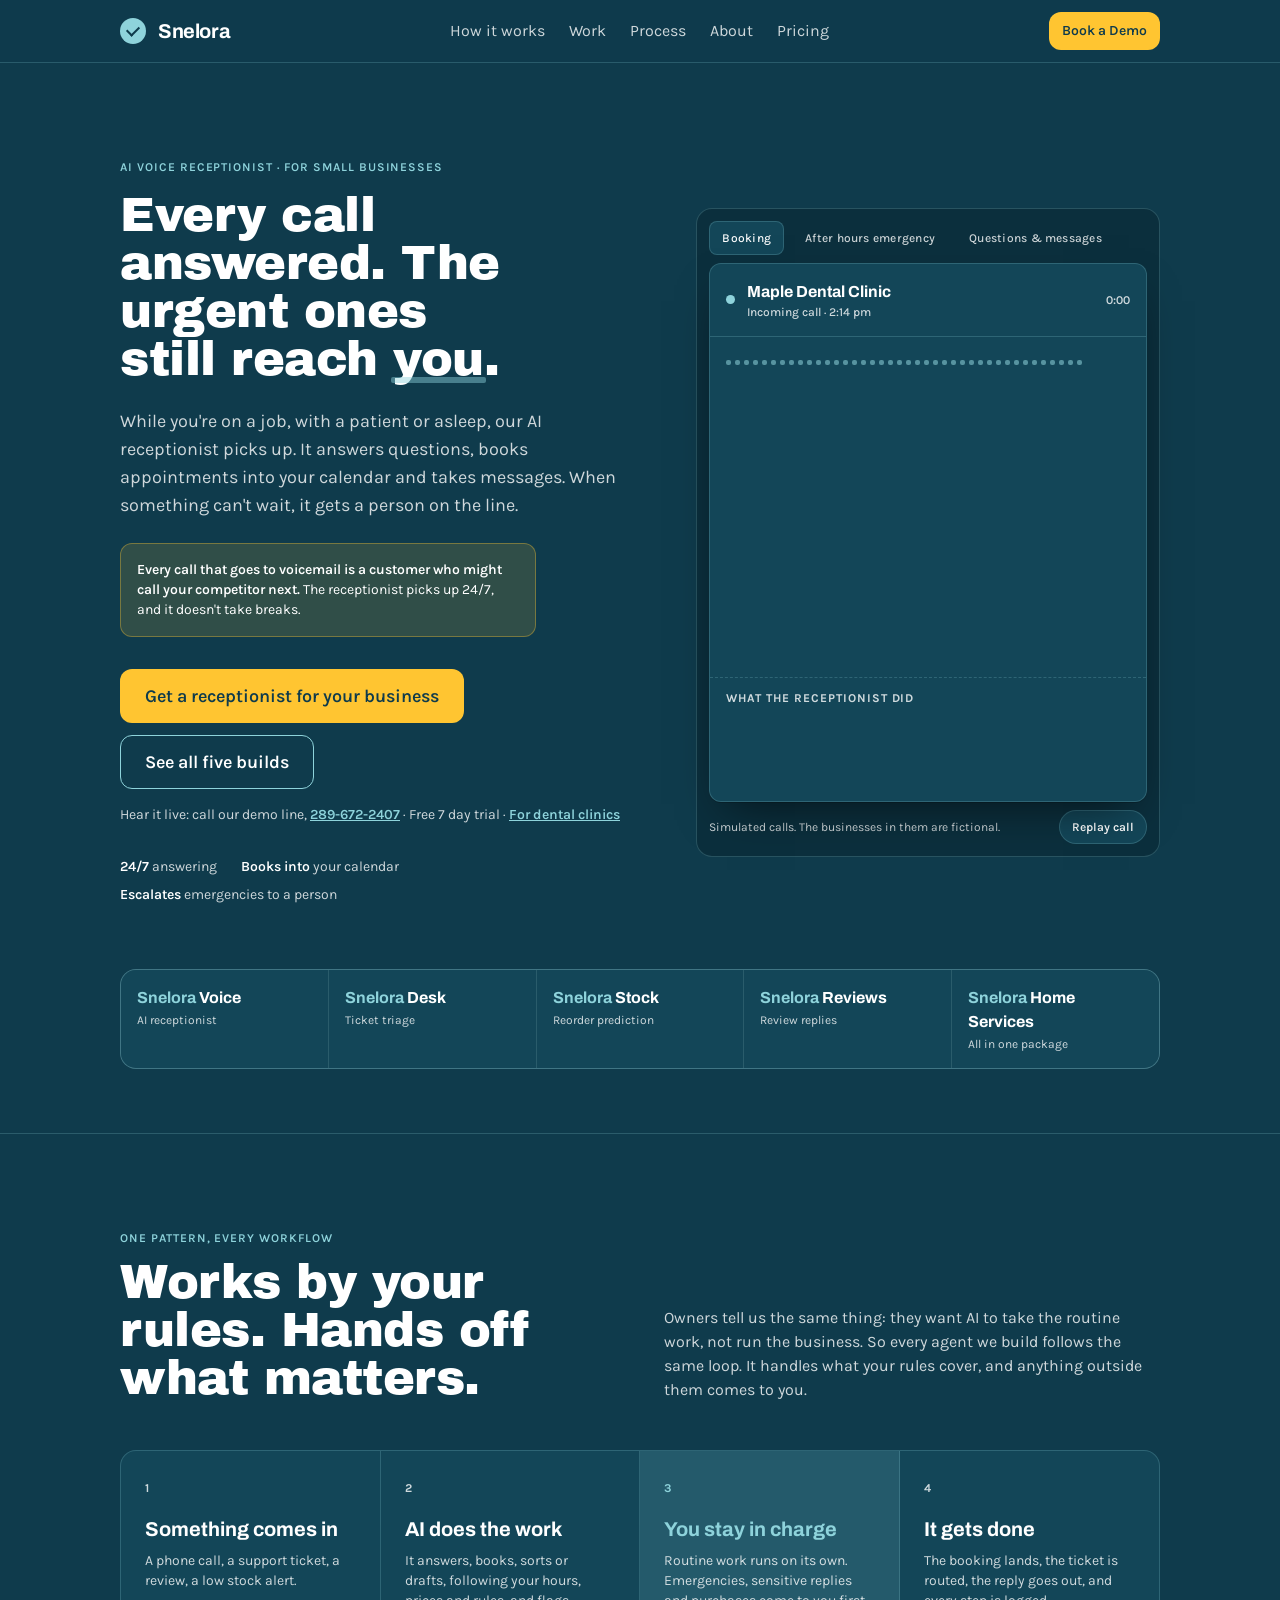
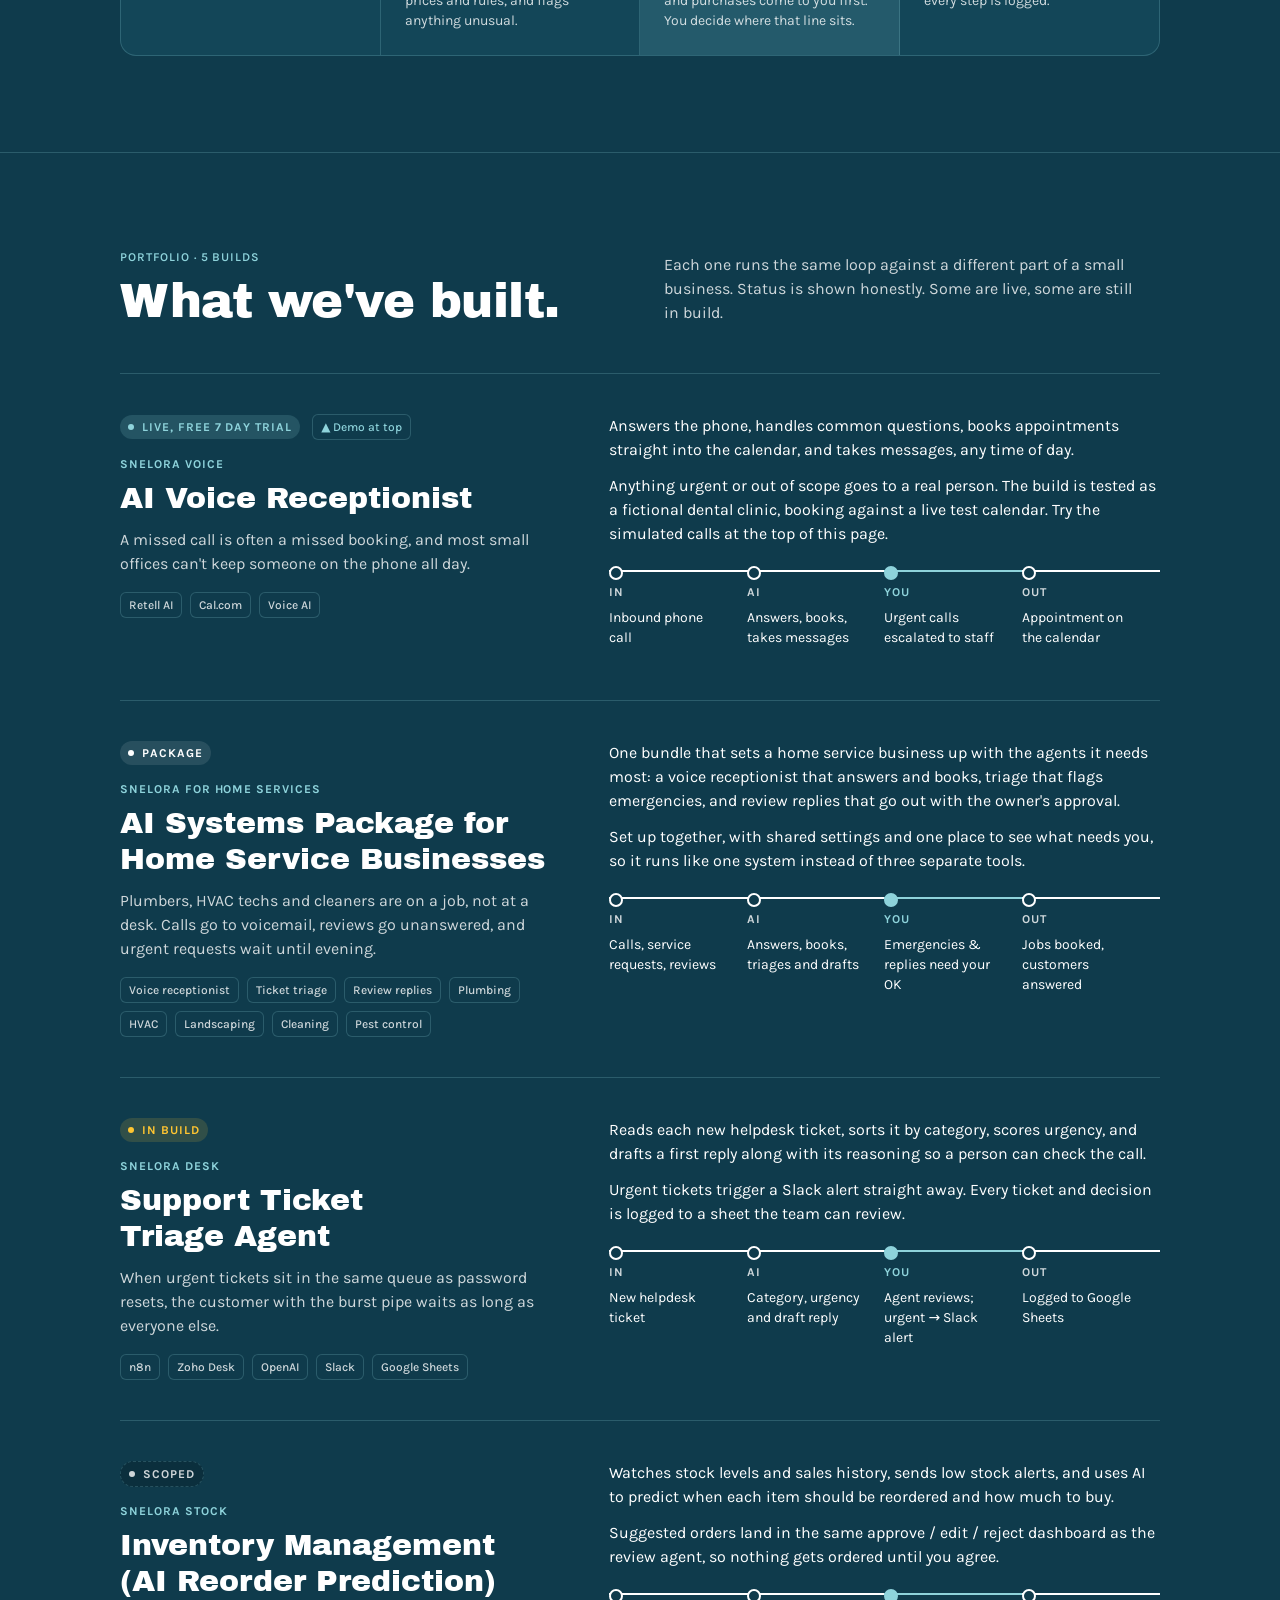
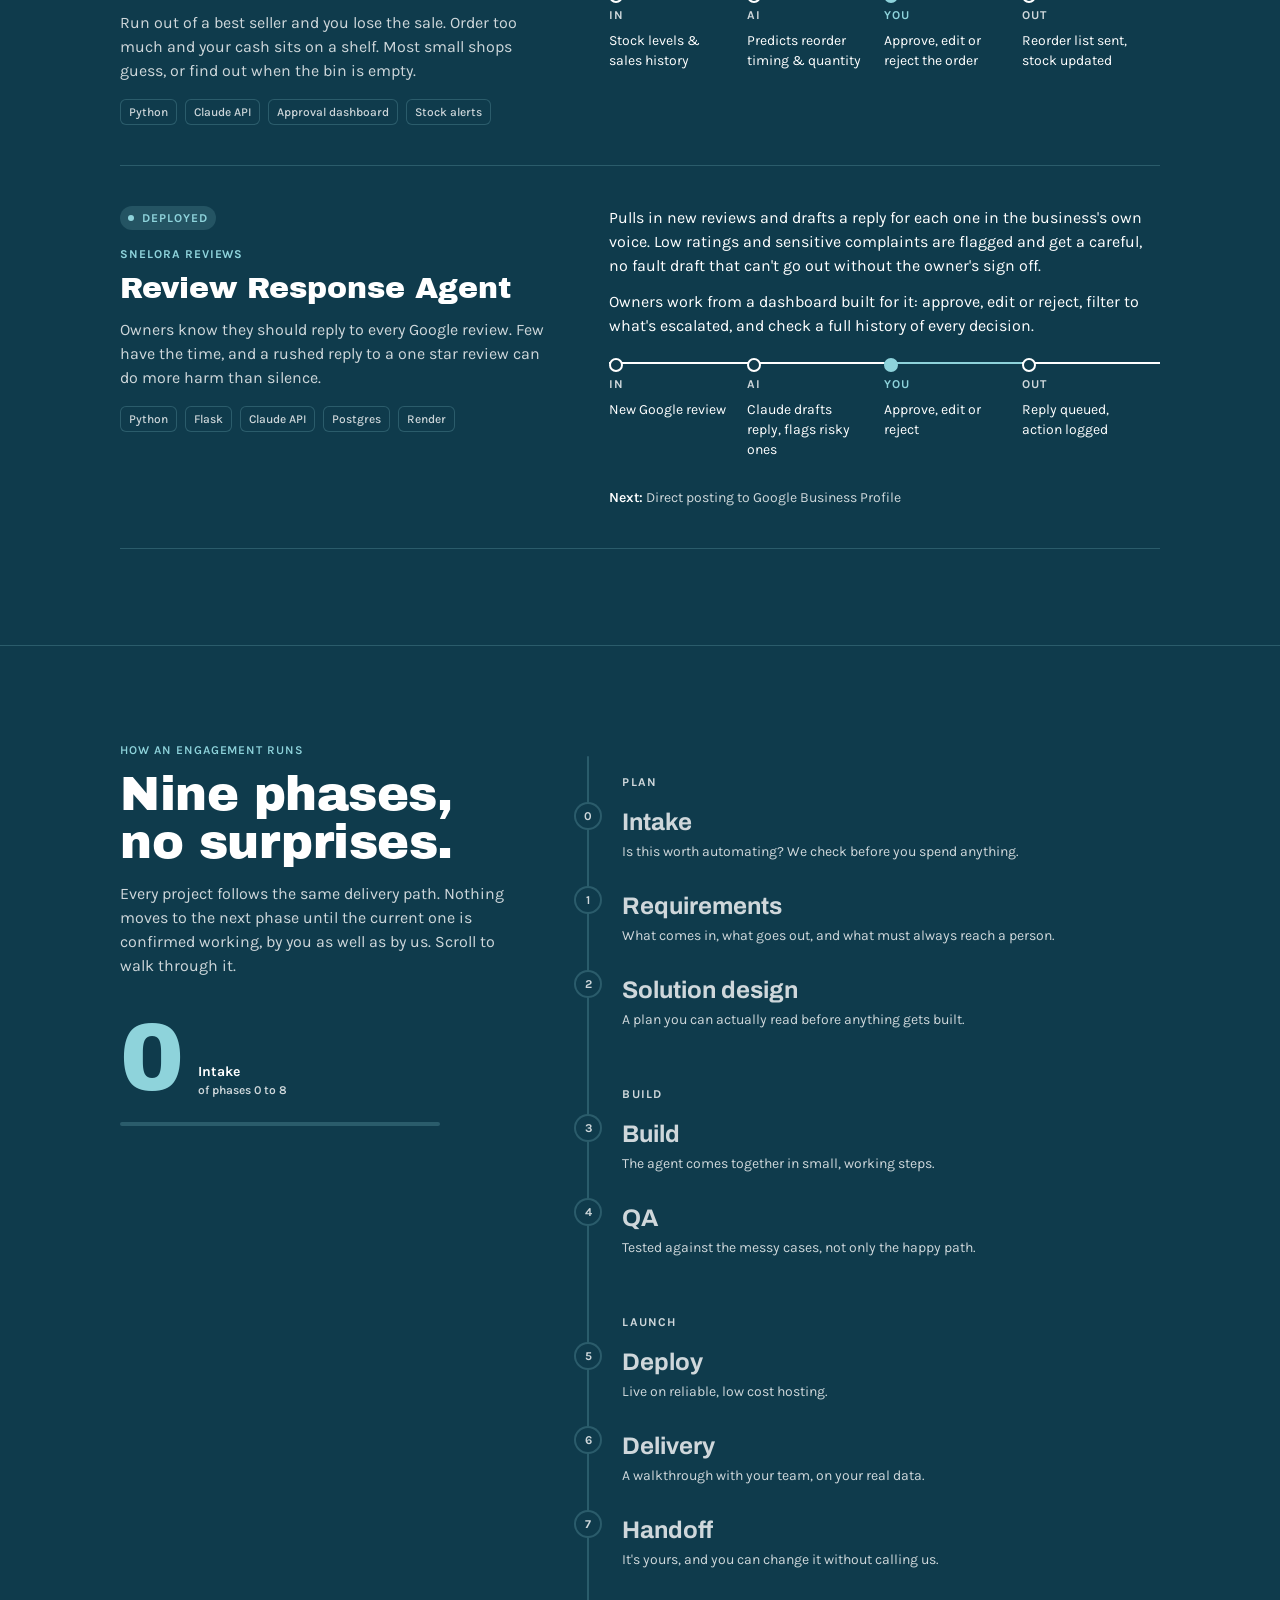
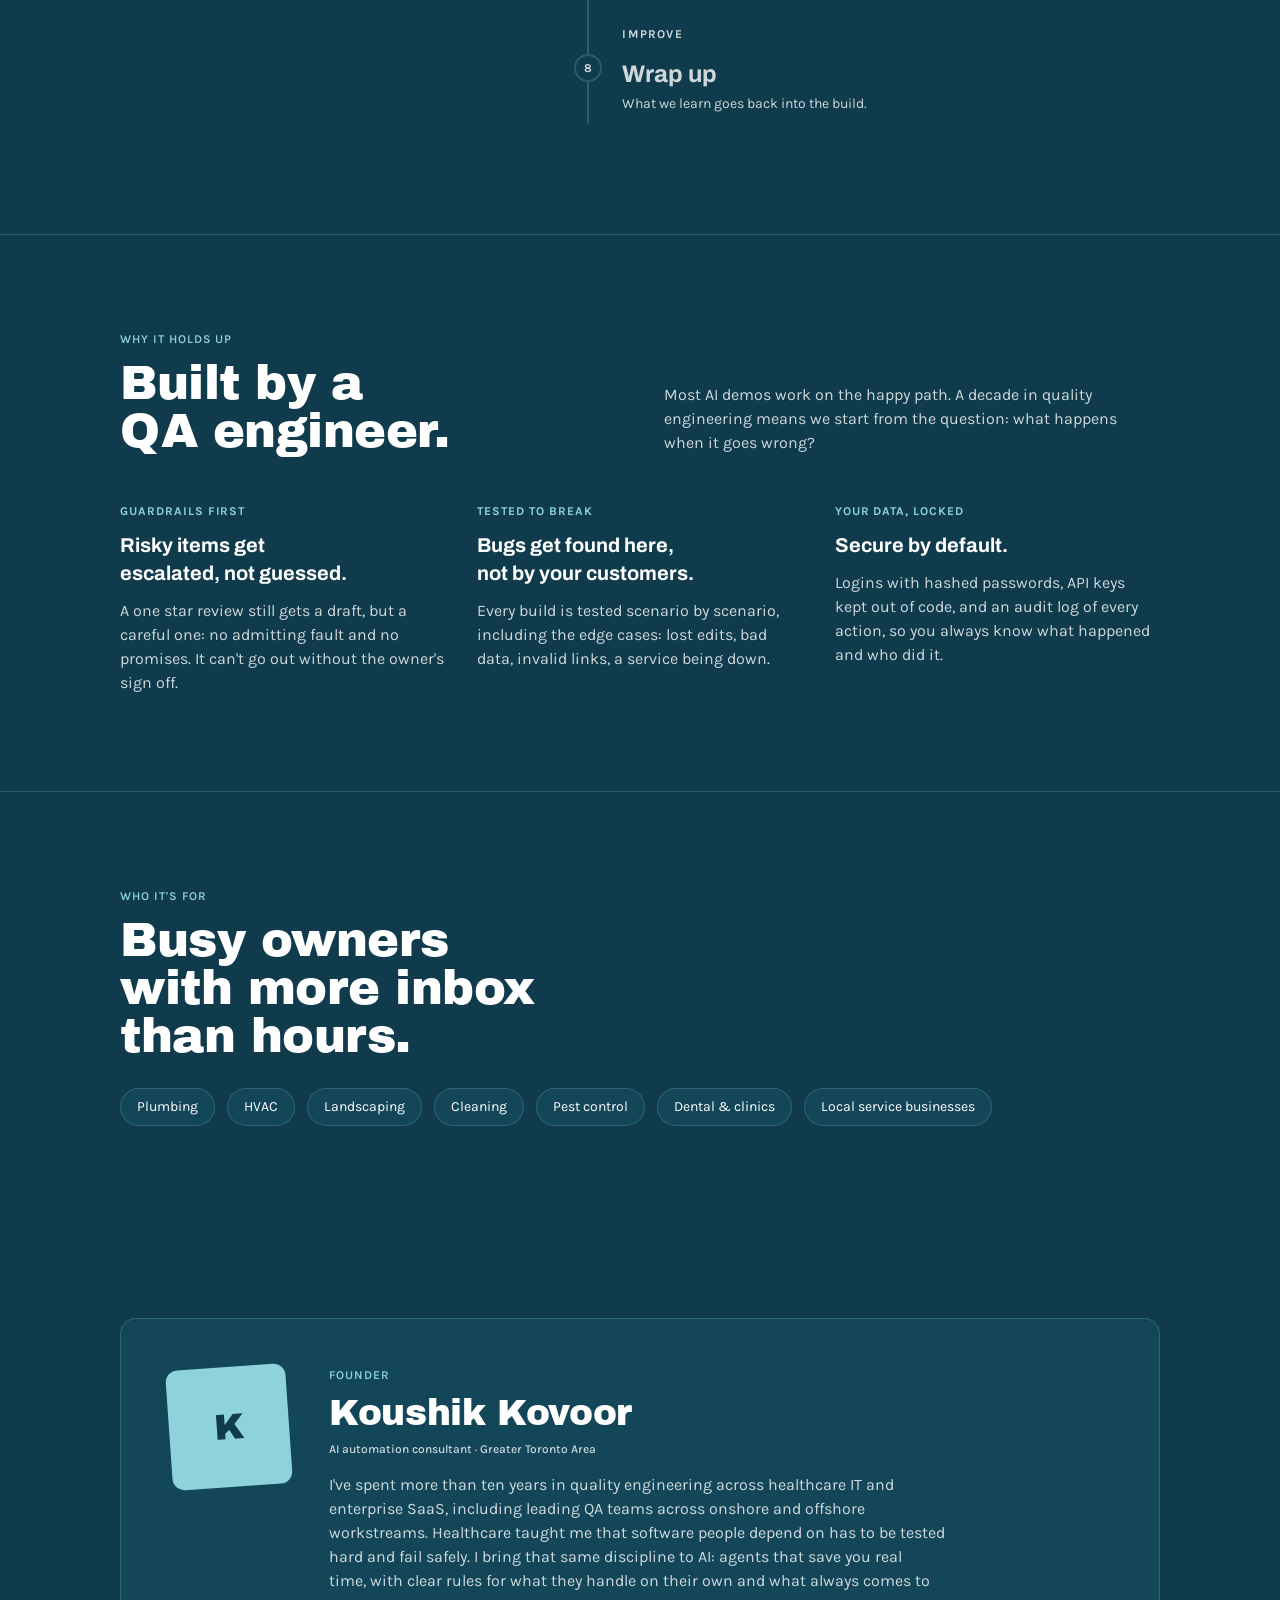
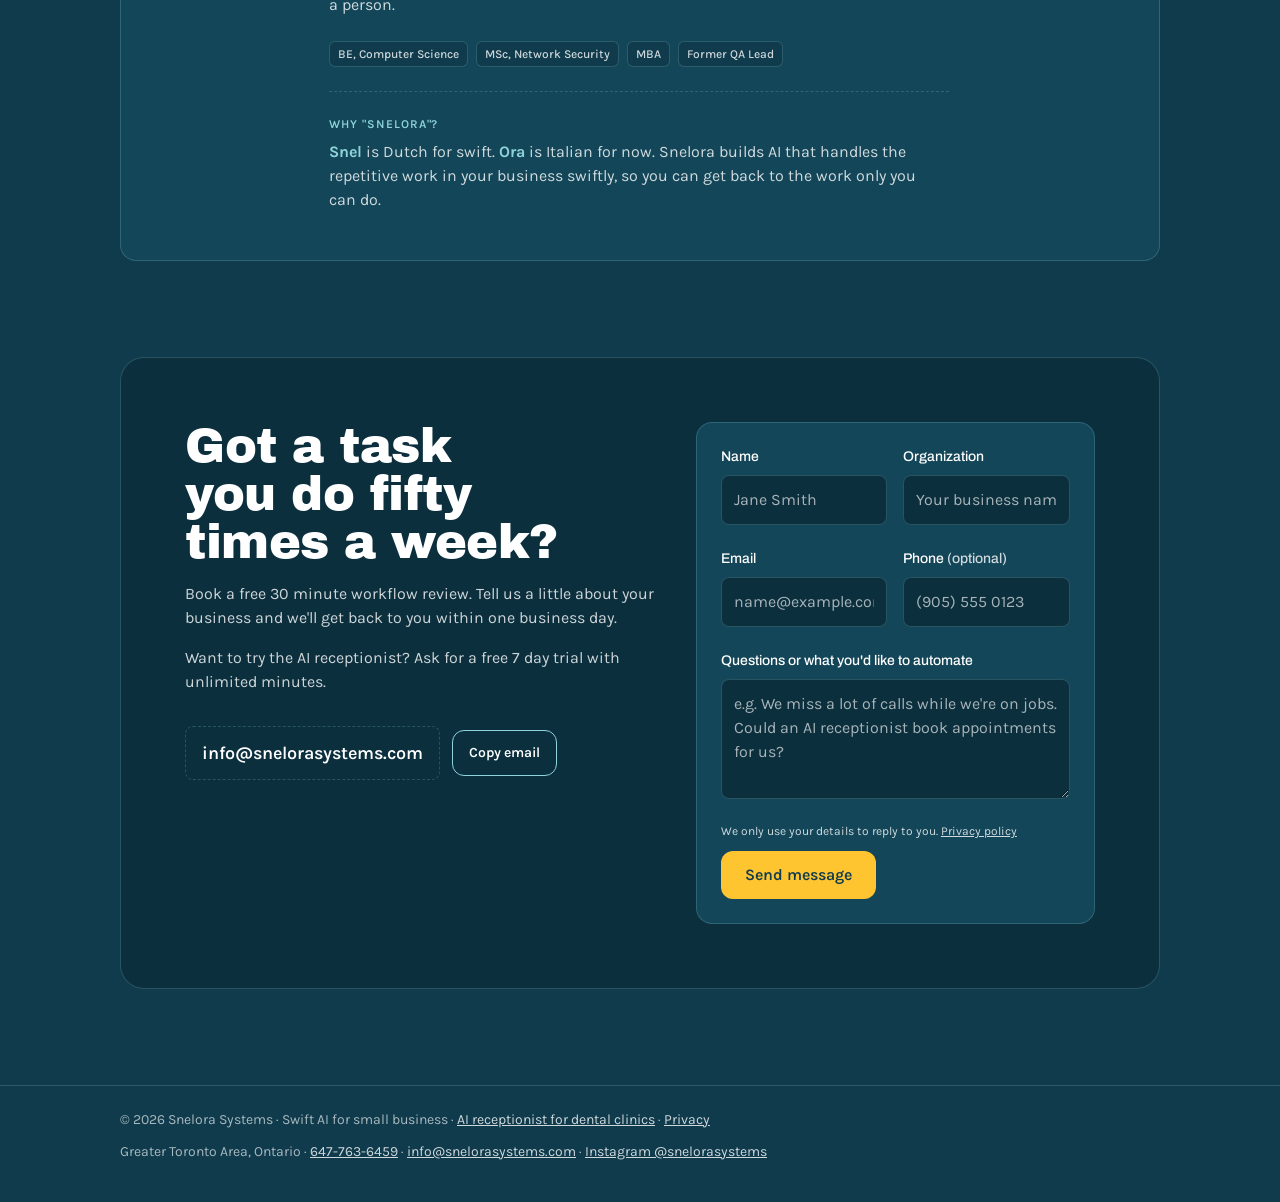
==== commit 136f0287: "Fix review items before merge - Homepage form: neutral placeholders (business name, example.com emai" ====
--- a/index.html
+++ b/index.html
@@ -437,8 +437,8 @@
       <div class="contact">
         <div>
           <h2>Got a task you do fifty times a week?</h2>
-          <p>Book a free 30 minute workflow review. Tell us a little about your business and we'll get back to you within one business day.</p>
-          <p>Want to try the AI receptionist? Ask for a free 7 day trial with unlimited minutes.</p>
+          <p>Book a free 30&nbsp;minute workflow review. Tell us a little about your business and we'll get back to you within one business day.</p>
+          <p>Want to try the AI receptionist? Ask for a free 7&nbsp;day trial with unlimited minutes.</p>
           <div class="mail">
             <code id="email">info@snelorasystems.com</code>
             <button class="copy" id="copy" type="button">Copy email</button>
@@ -446,9 +446,9 @@
         </div>
         <form class="lead-form" id="leadForm" action="https://formspree.io/f/xrperdgr" method="POST" novalidate>
           <div class="field"><label for="f-name">Name</label><input id="f-name" name="name" autocomplete="name" required placeholder="Jane Smith"><span class="err" id="e-name"></span></div>
-          <div class="field"><label for="f-org">Organization</label><input id="f-org" name="organization" autocomplete="organization" required placeholder="Smith Plumbing &amp; Heating"><span class="err" id="e-org"></span></div>
-          <div class="field"><label for="f-email">Email</label><input id="f-email" name="email" type="email" autocomplete="email" required placeholder="jane@smithplumbing.ca"><span class="err" id="e-email"></span></div>
-          <div class="field"><label for="f-phone">Phone <i>(optional)</i></label><input id="f-phone" name="phone" type="tel" autocomplete="tel" placeholder="(905) 555-0123"><span class="err" id="e-phone"></span></div>
+          <div class="field"><label for="f-org">Organization</label><input id="f-org" name="organization" autocomplete="organization" required placeholder="Your business name"><span class="err" id="e-org"></span></div>
+          <div class="field"><label for="f-email">Email</label><input id="f-email" name="email" type="email" autocomplete="email" required placeholder="name@example.com"><span class="err" id="e-email"></span></div>
+          <div class="field"><label for="f-phone">Phone <i>(optional)</i></label><input id="f-phone" name="phone" type="tel" autocomplete="tel" placeholder="(905) 555 0123"><span class="err" id="e-phone"></span></div>
           <div class="field full"><label for="f-msg">Questions or what you'd like to automate</label><textarea id="f-msg" name="message" required placeholder="e.g. We miss a lot of calls while we're on jobs. Could an AI receptionist book appointments for us?"></textarea><span class="err" id="e-msg"></span></div>
           <div class="hp" aria-hidden="true"><label for="f-gotcha">Leave this empty</label><input id="f-gotcha" name="_gotcha" tabindex="-1" autocomplete="off"></div>
           <div class="form-msg" id="formMsg" hidden></div>
@@ -688,7 +688,7 @@
   var fields = [
     ["f-name","e-name",function(v){ return v ? "" : "Please enter your name."; }],
     ["f-org","e-org",function(v){ return v ? "" : "Please enter your organization's name."; }],
-    ["f-email","e-email",function(v){ return /^[^\s@]+@[^\s@]+\.[^\s@]+$/.test(v) ? "" : "Please enter a valid email, like name@company.com."; }],
+    ["f-email","e-email",function(v){ return /^[^\s@]+@[^\s@]+\.[^\s@]+$/.test(v) ? "" : "Please enter a valid email, like name@example.com."; }],
     ["f-phone","e-phone",function(v){ return !v || v.replace(/\D/g,"").length >= 10 ? "" : "Please enter a 10 digit phone number, or leave it blank."; }],
     ["f-msg","e-msg",function(v){ return v ? "" : "Please add a question or a line about what you'd like to automate."; }]
   ];
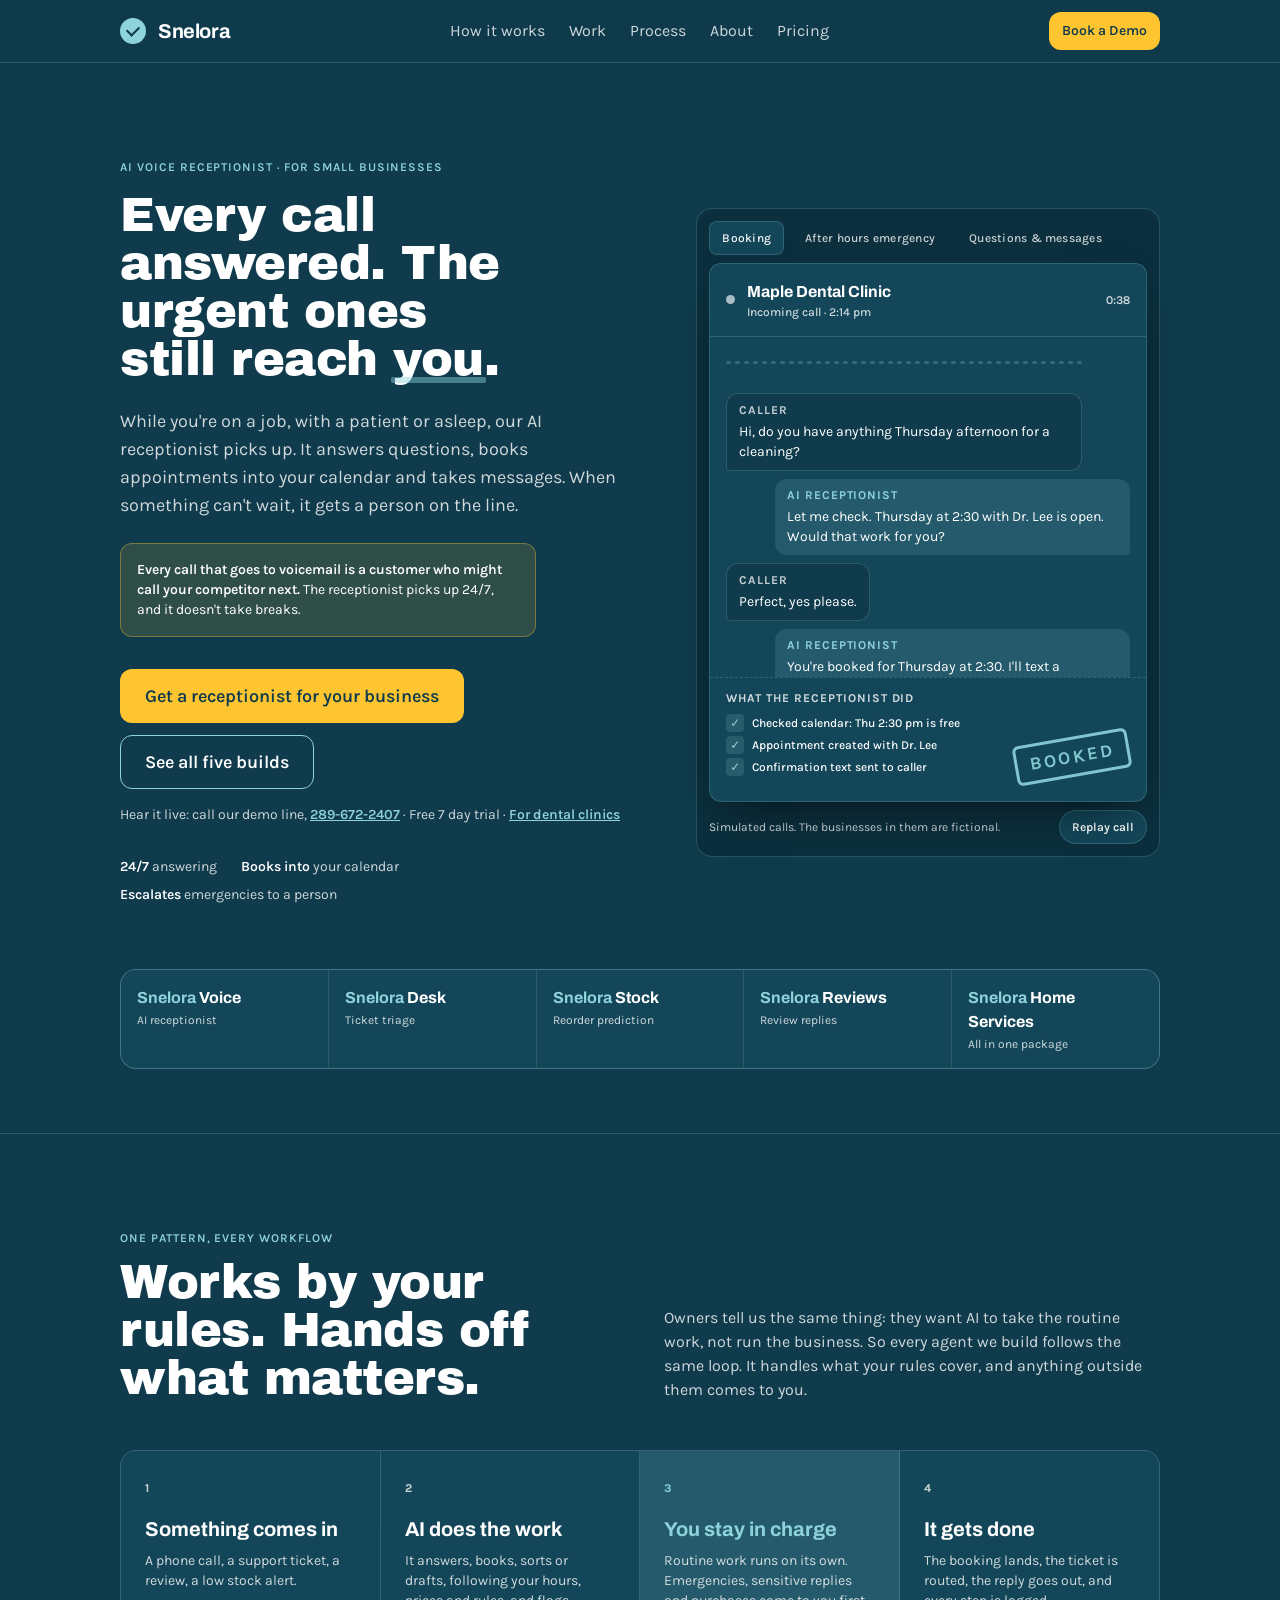
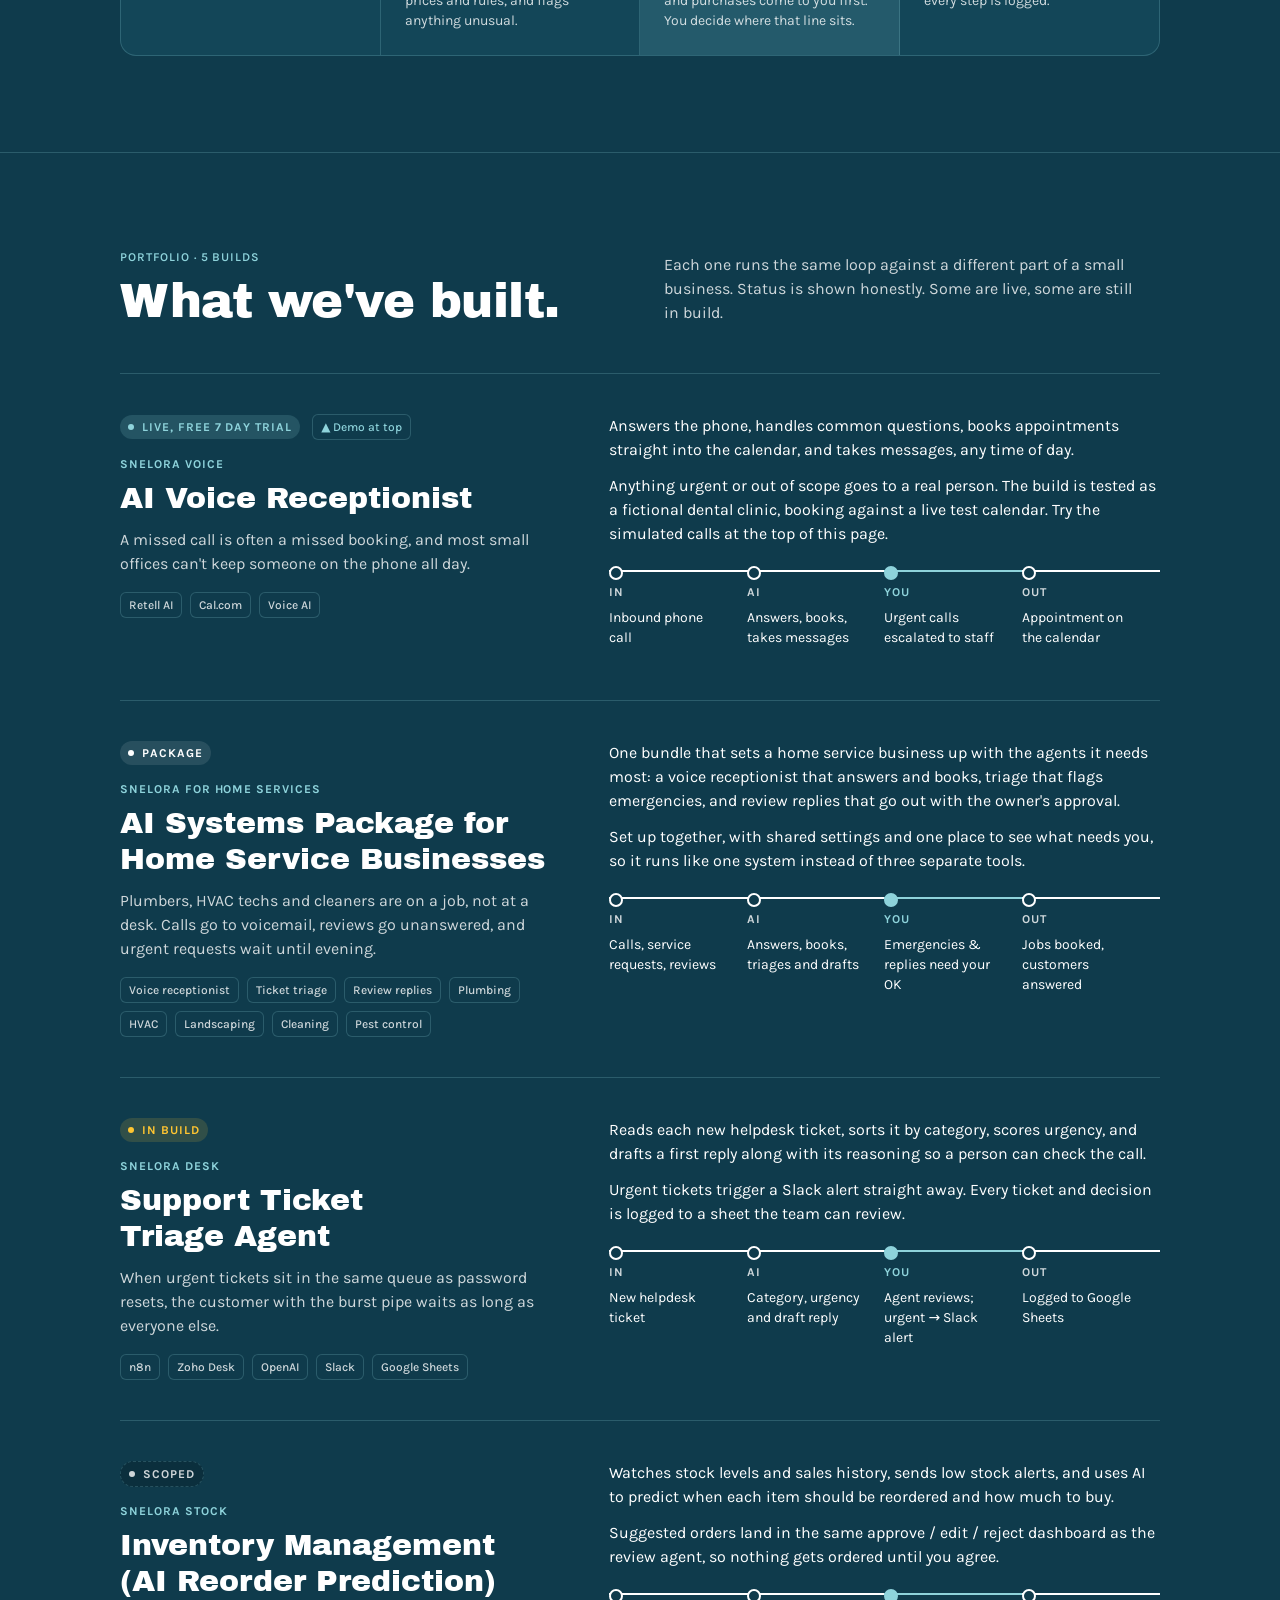
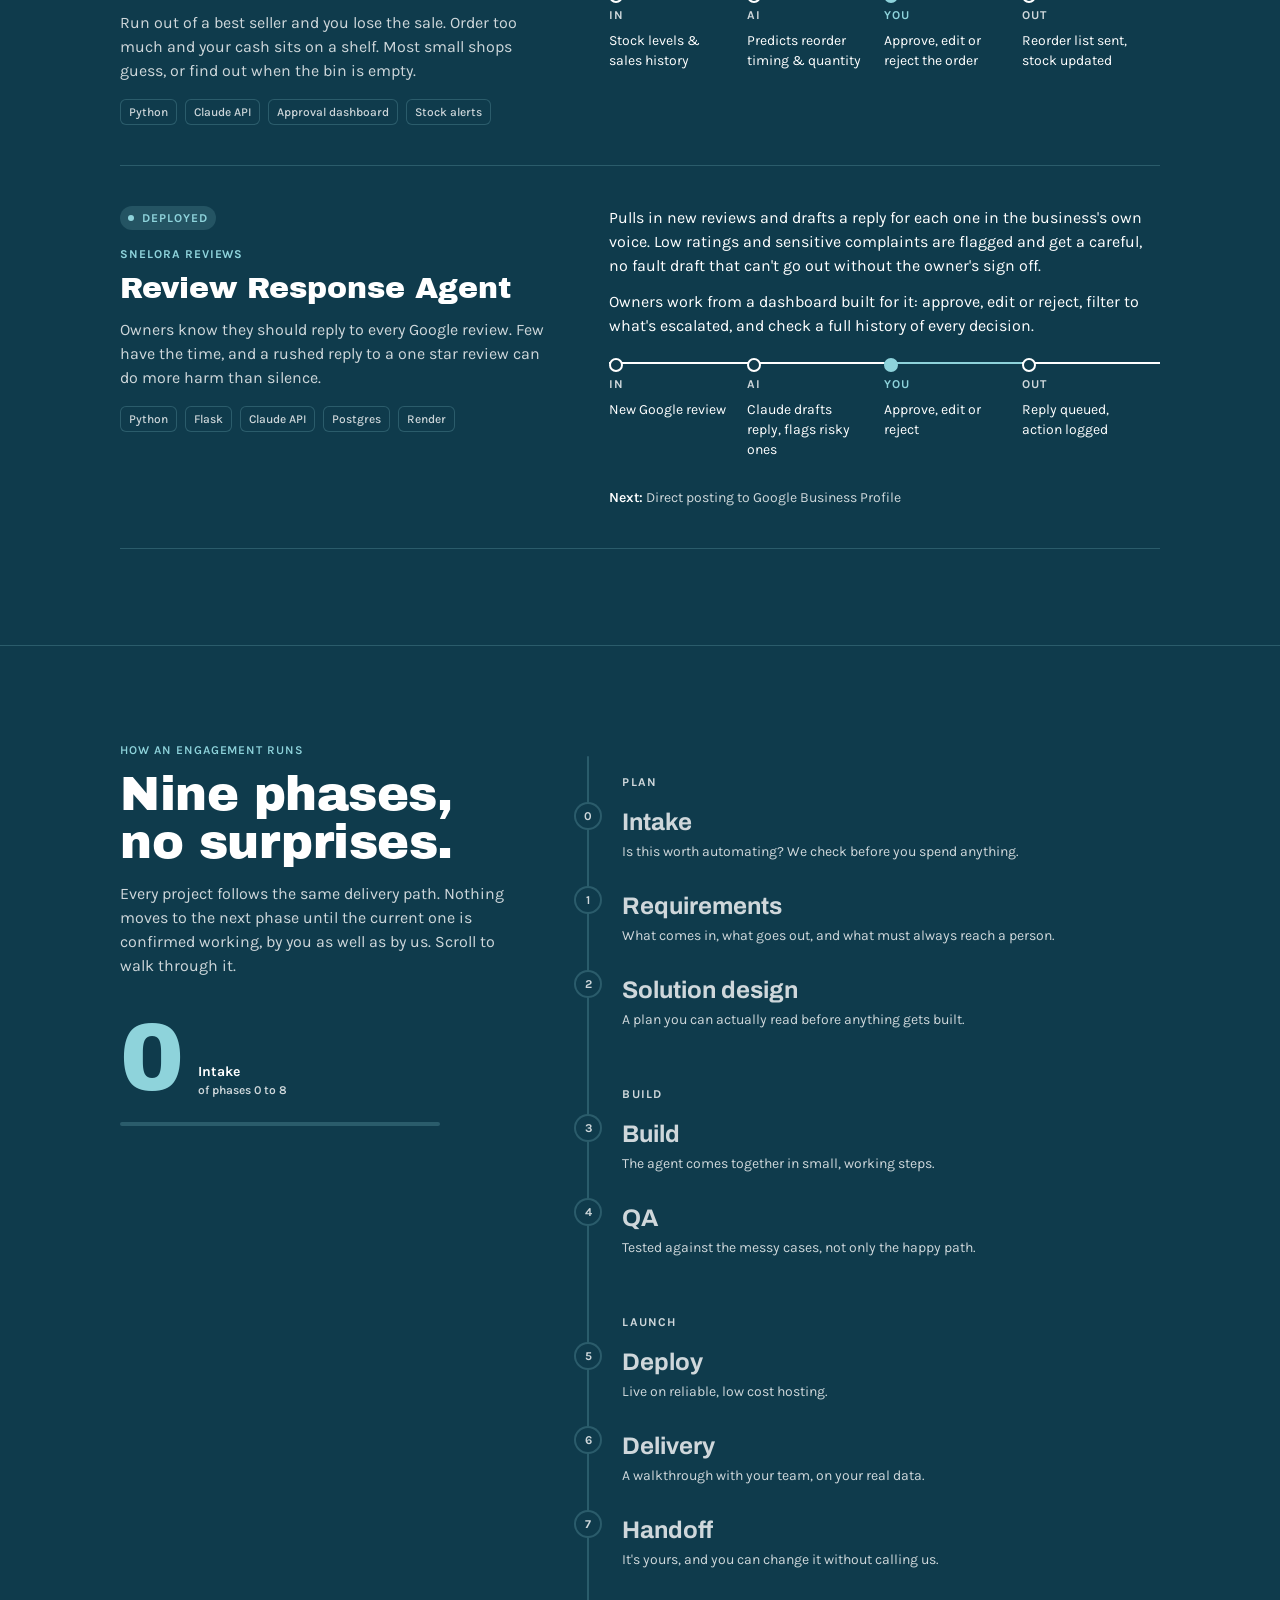
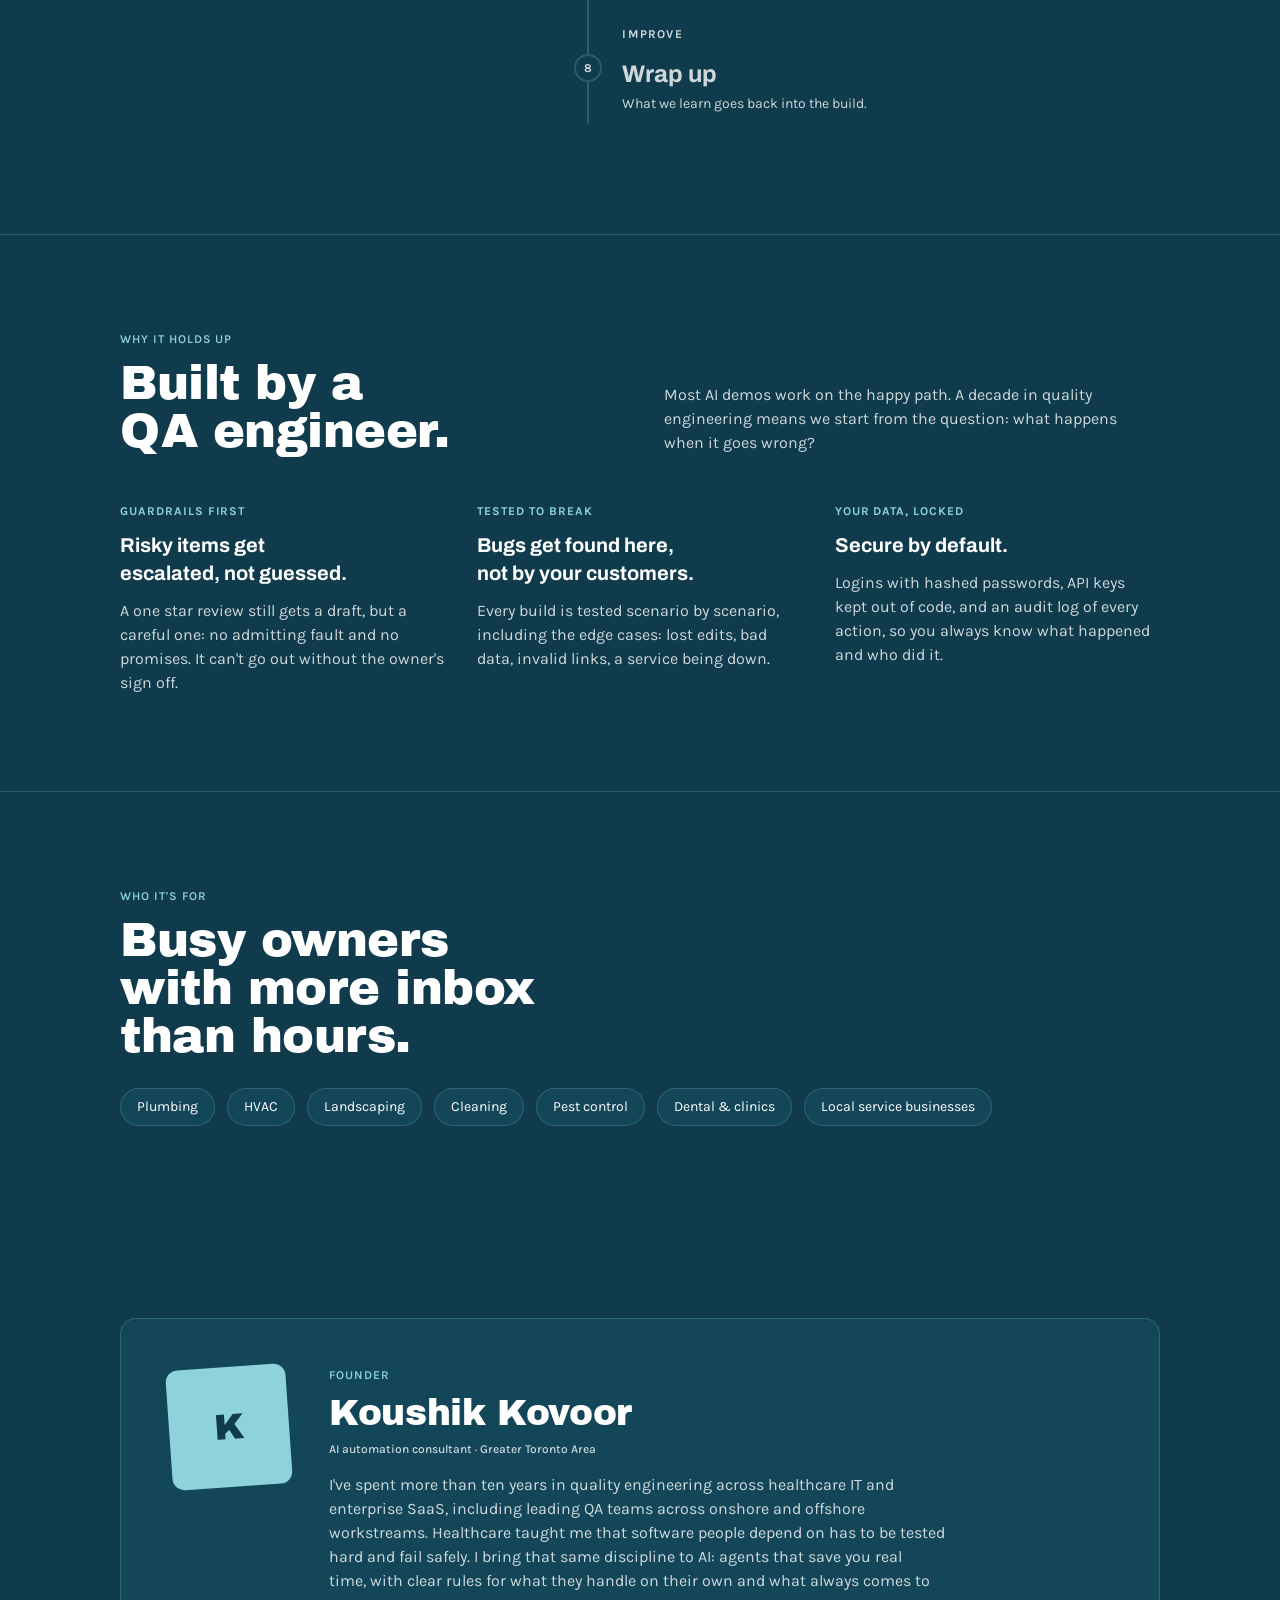
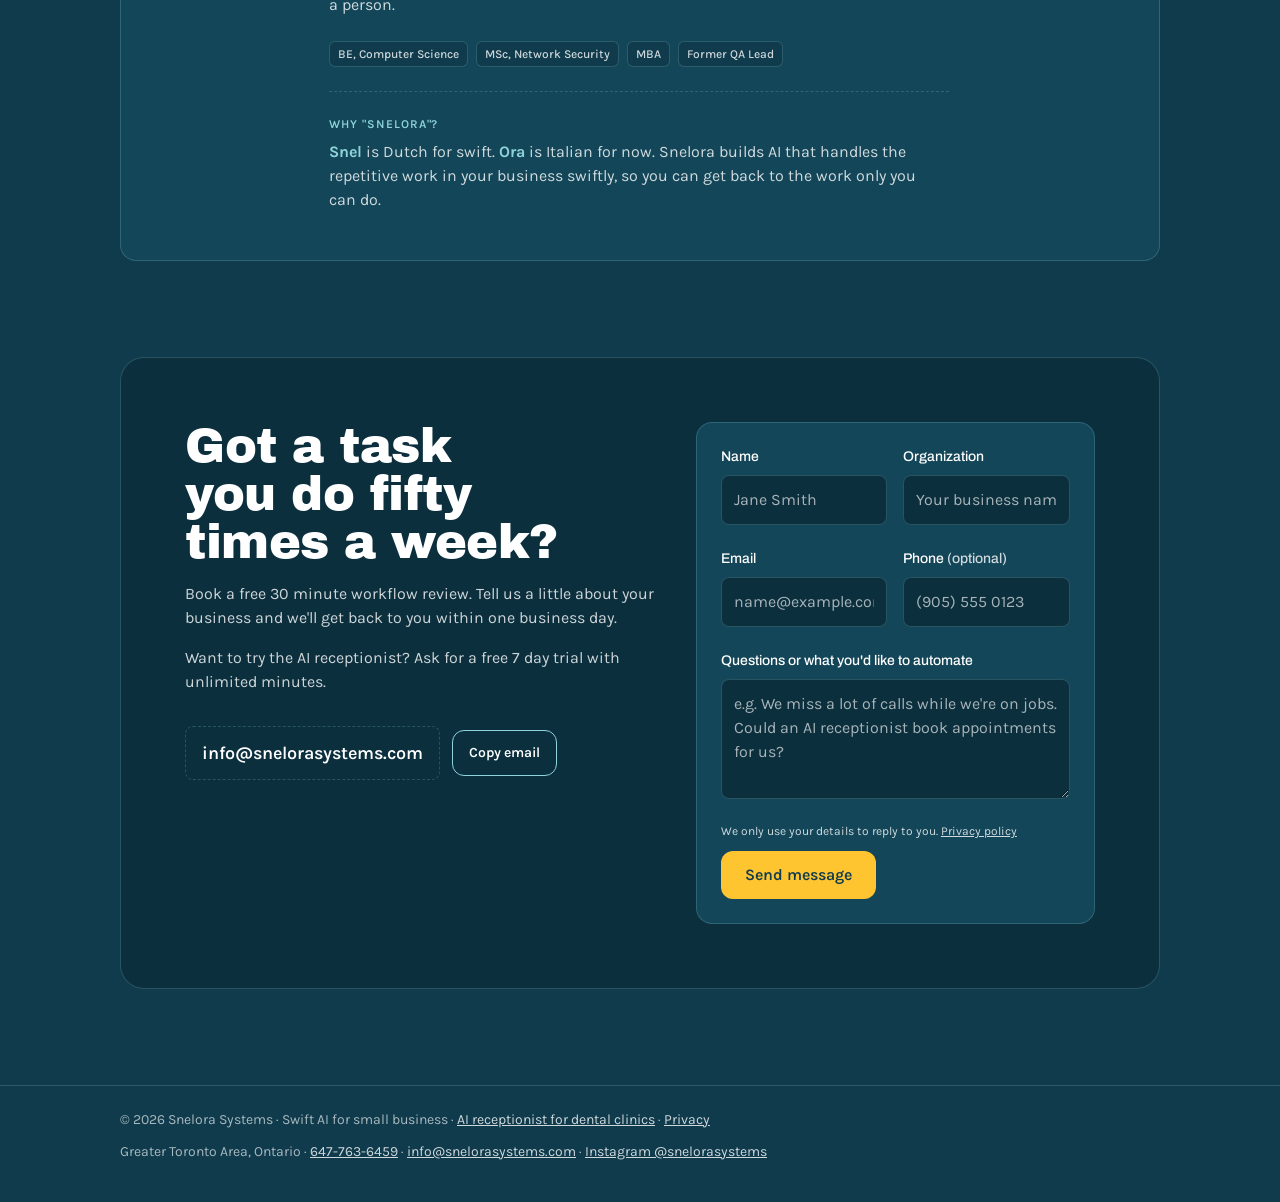
==== commit 4c403439: "Add share images for homepage and pricing; stop publishing .gitignore - og-home.png and og-pricing.p" ====
--- a/index.html
+++ b/index.html
@@ -9,6 +9,11 @@
 <meta property="og:description" content="Swift AI for small business. Every call answered; the urgent ones still reach you.">
 <meta property="og:type" content="website">
 <meta property="og:url" content="https://snelorasystems.com/">
+<meta property="og:image" content="https://snelorasystems.com/og-home.png">
+<meta property="og:image:width" content="1200">
+<meta property="og:image:height" content="630">
+<meta property="og:image:alt" content="Snelora: AI voice receptionist for small businesses. Every call answered. The urgent ones still reach you.">
+<meta name="twitter:card" content="summary_large_image">
 <link rel="canonical" href="https://snelorasystems.com/">
 <link rel="icon" href="data:image/svg+xml,%3Csvg xmlns='http://www.w3.org/2000/svg' viewBox='0 0 32 32'%3E%3Ccircle cx='16' cy='16' r='14' fill='%230F3B4C'/%3E%3Cpath d='M10 16.5l4 4 8-9' stroke='%23BFE3E8' stroke-width='3' fill='none' stroke-linecap='round' stroke-linejoin='round'/%3E%3C/svg%3E">
 <title>Snelora Systems</title>
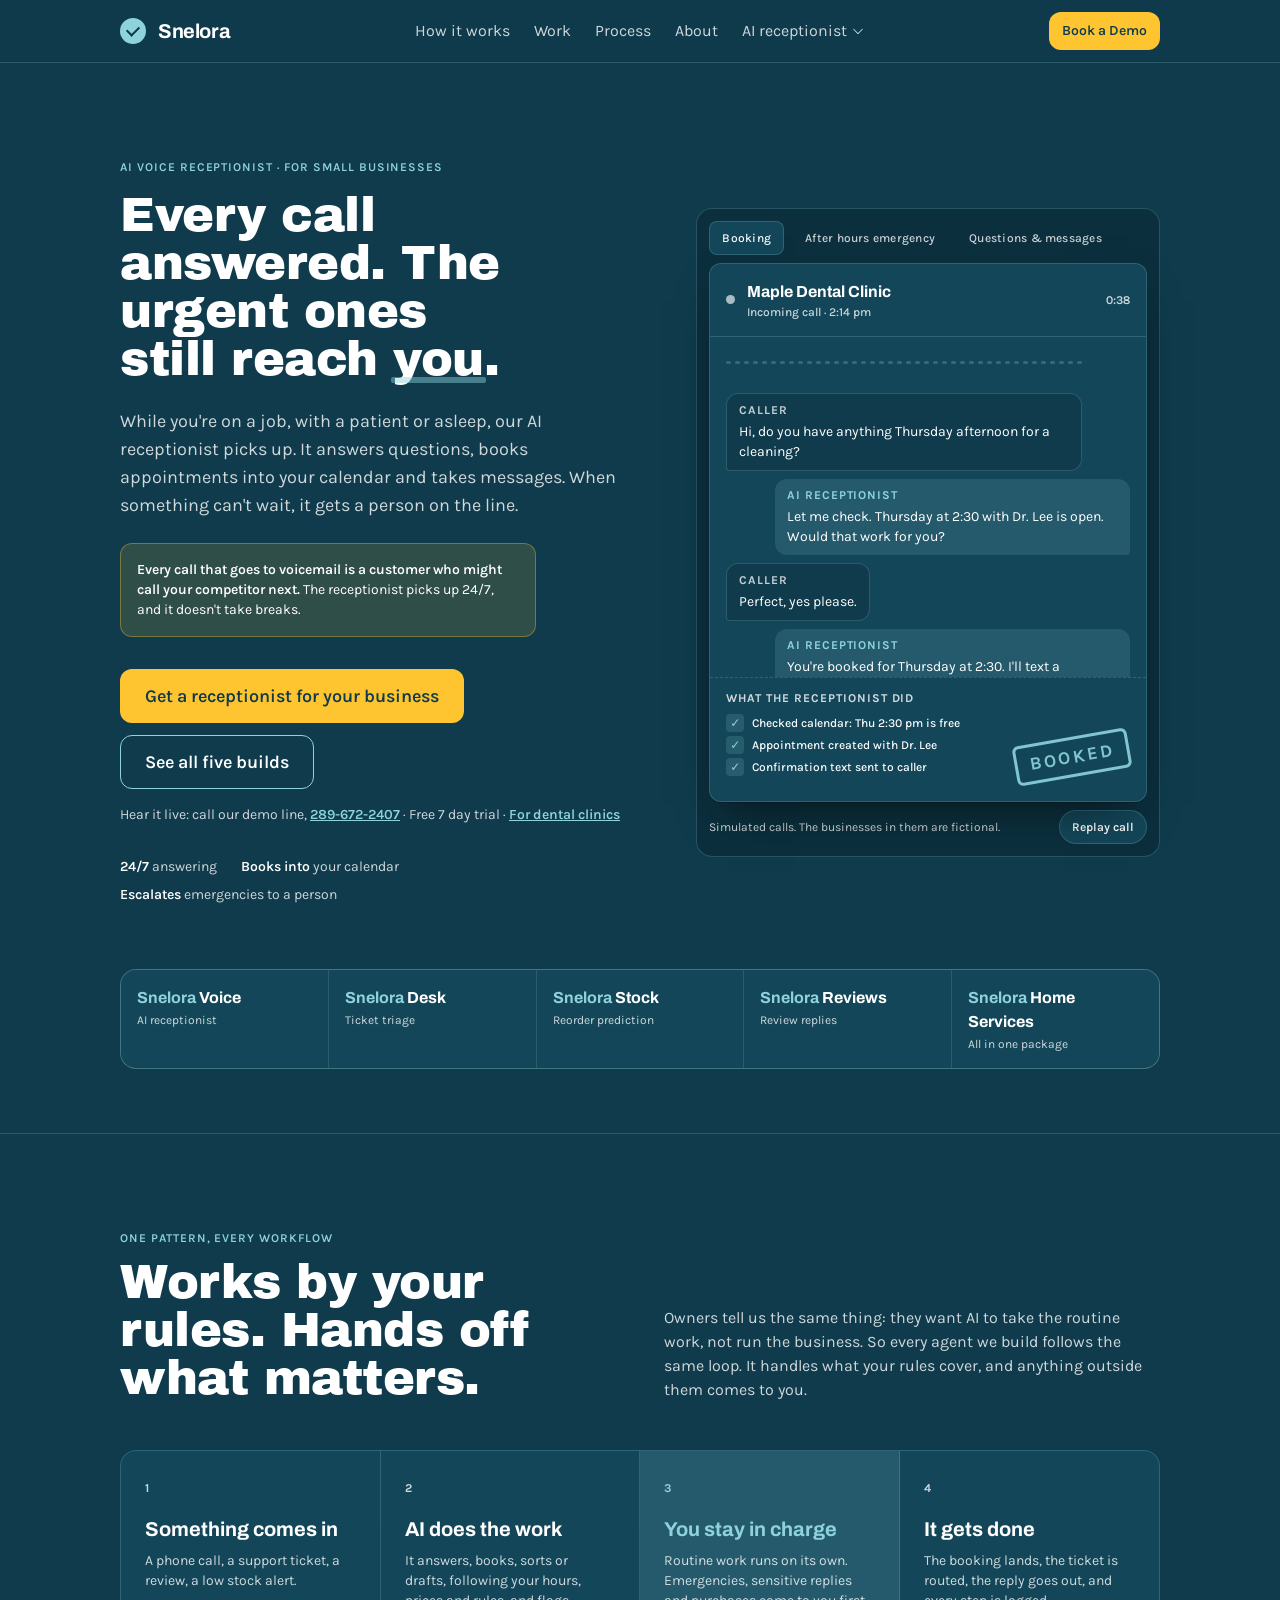
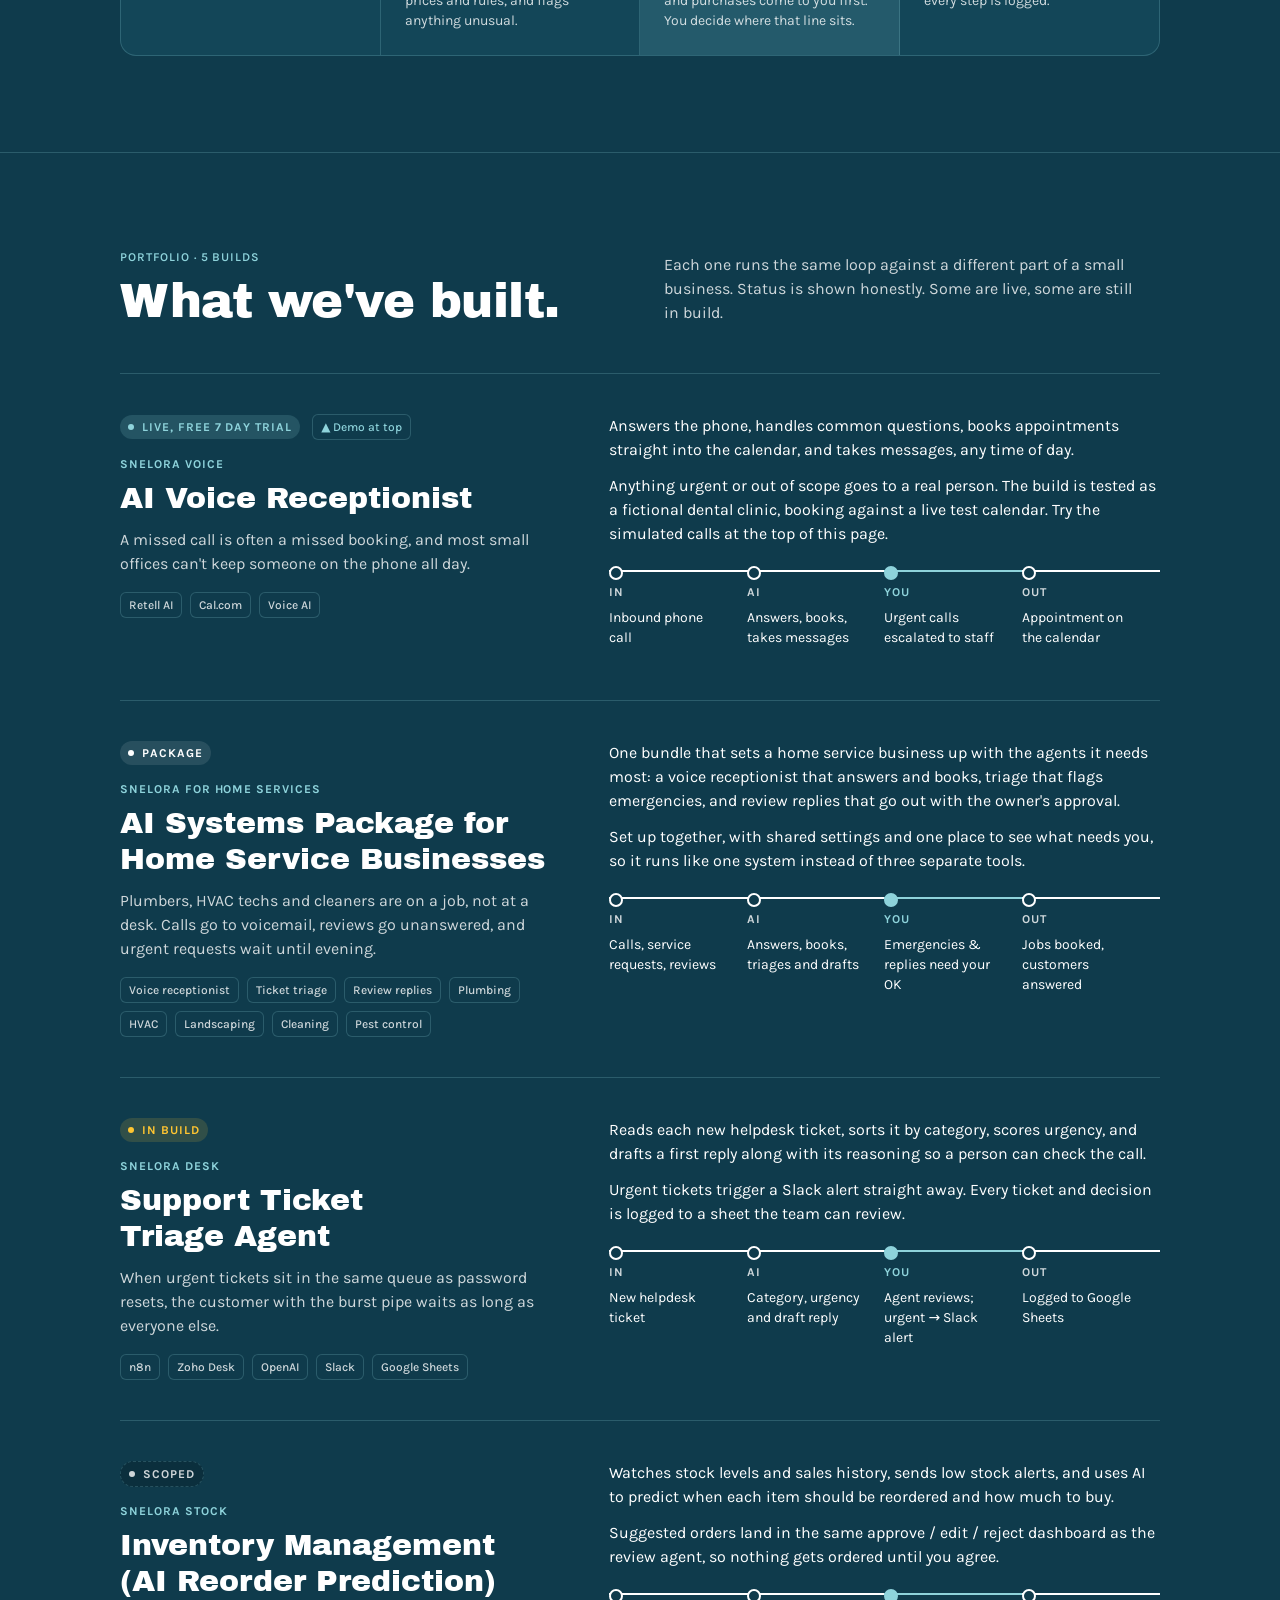
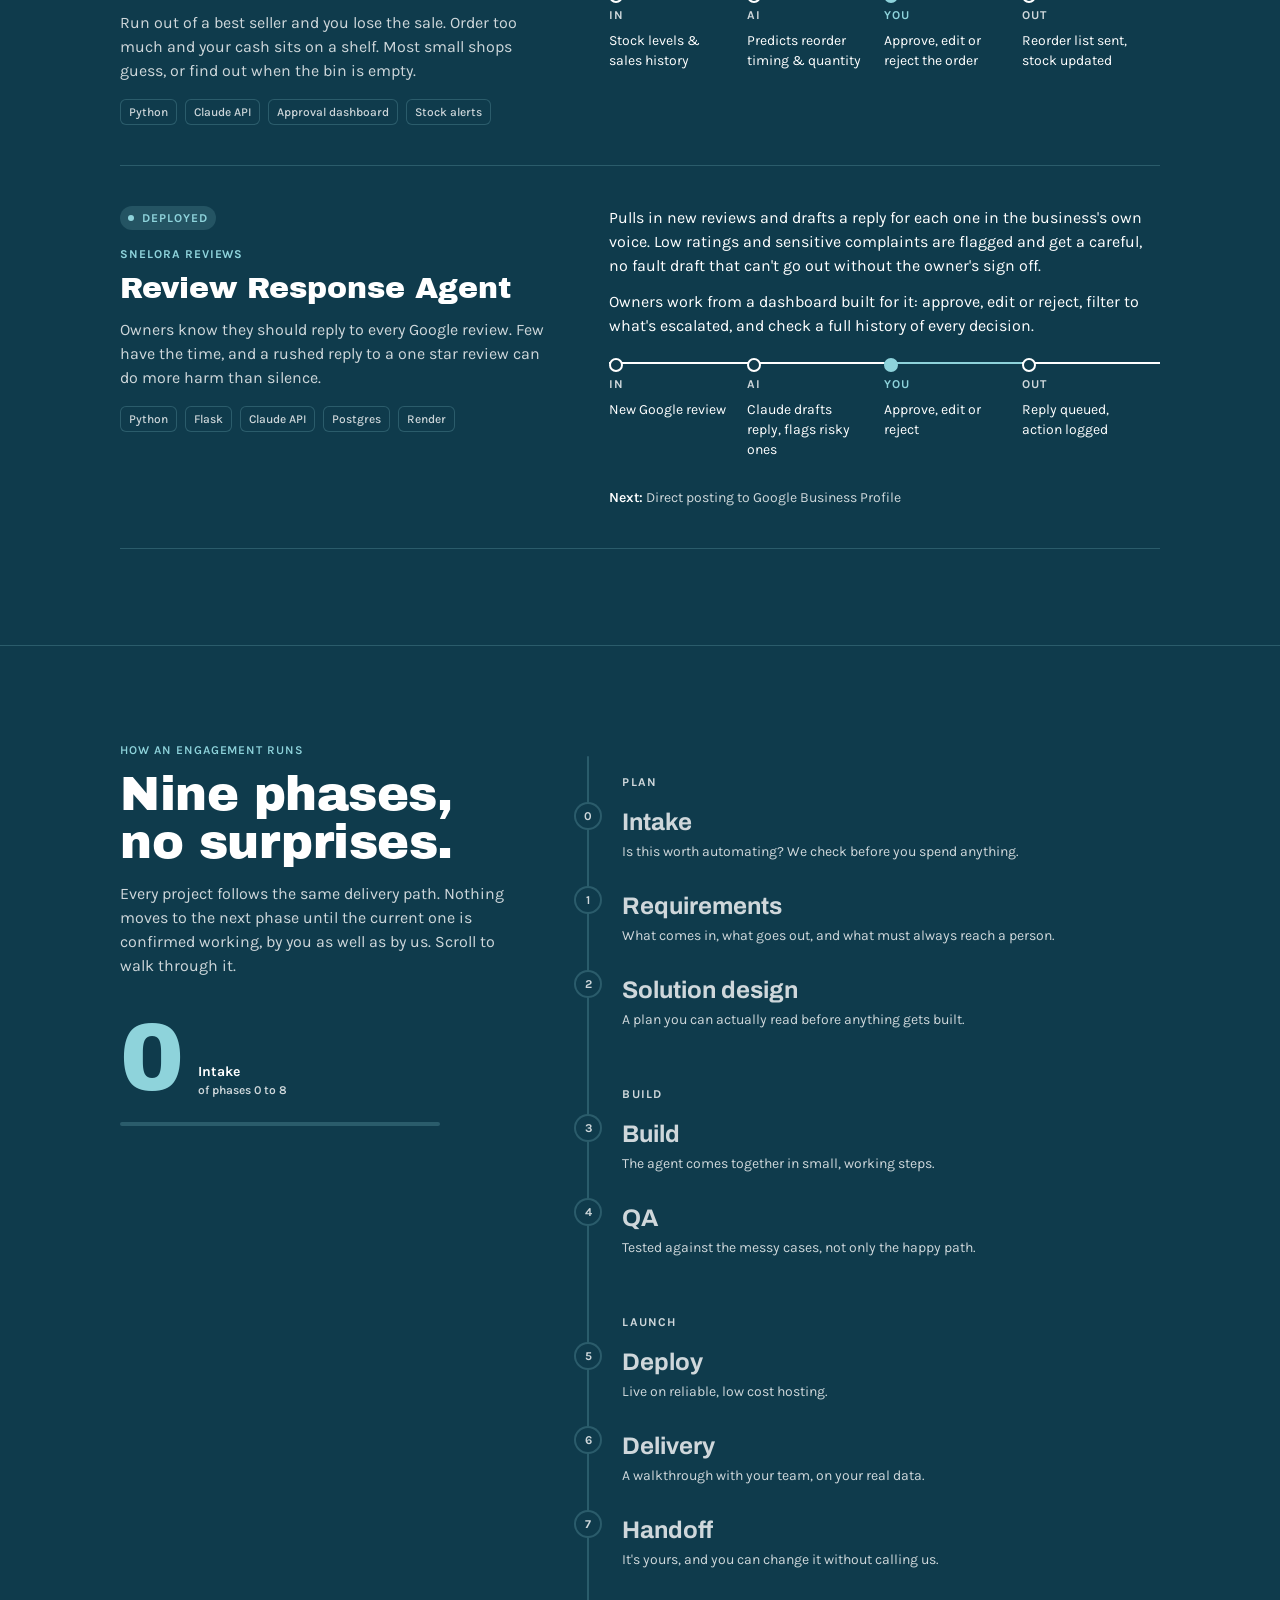
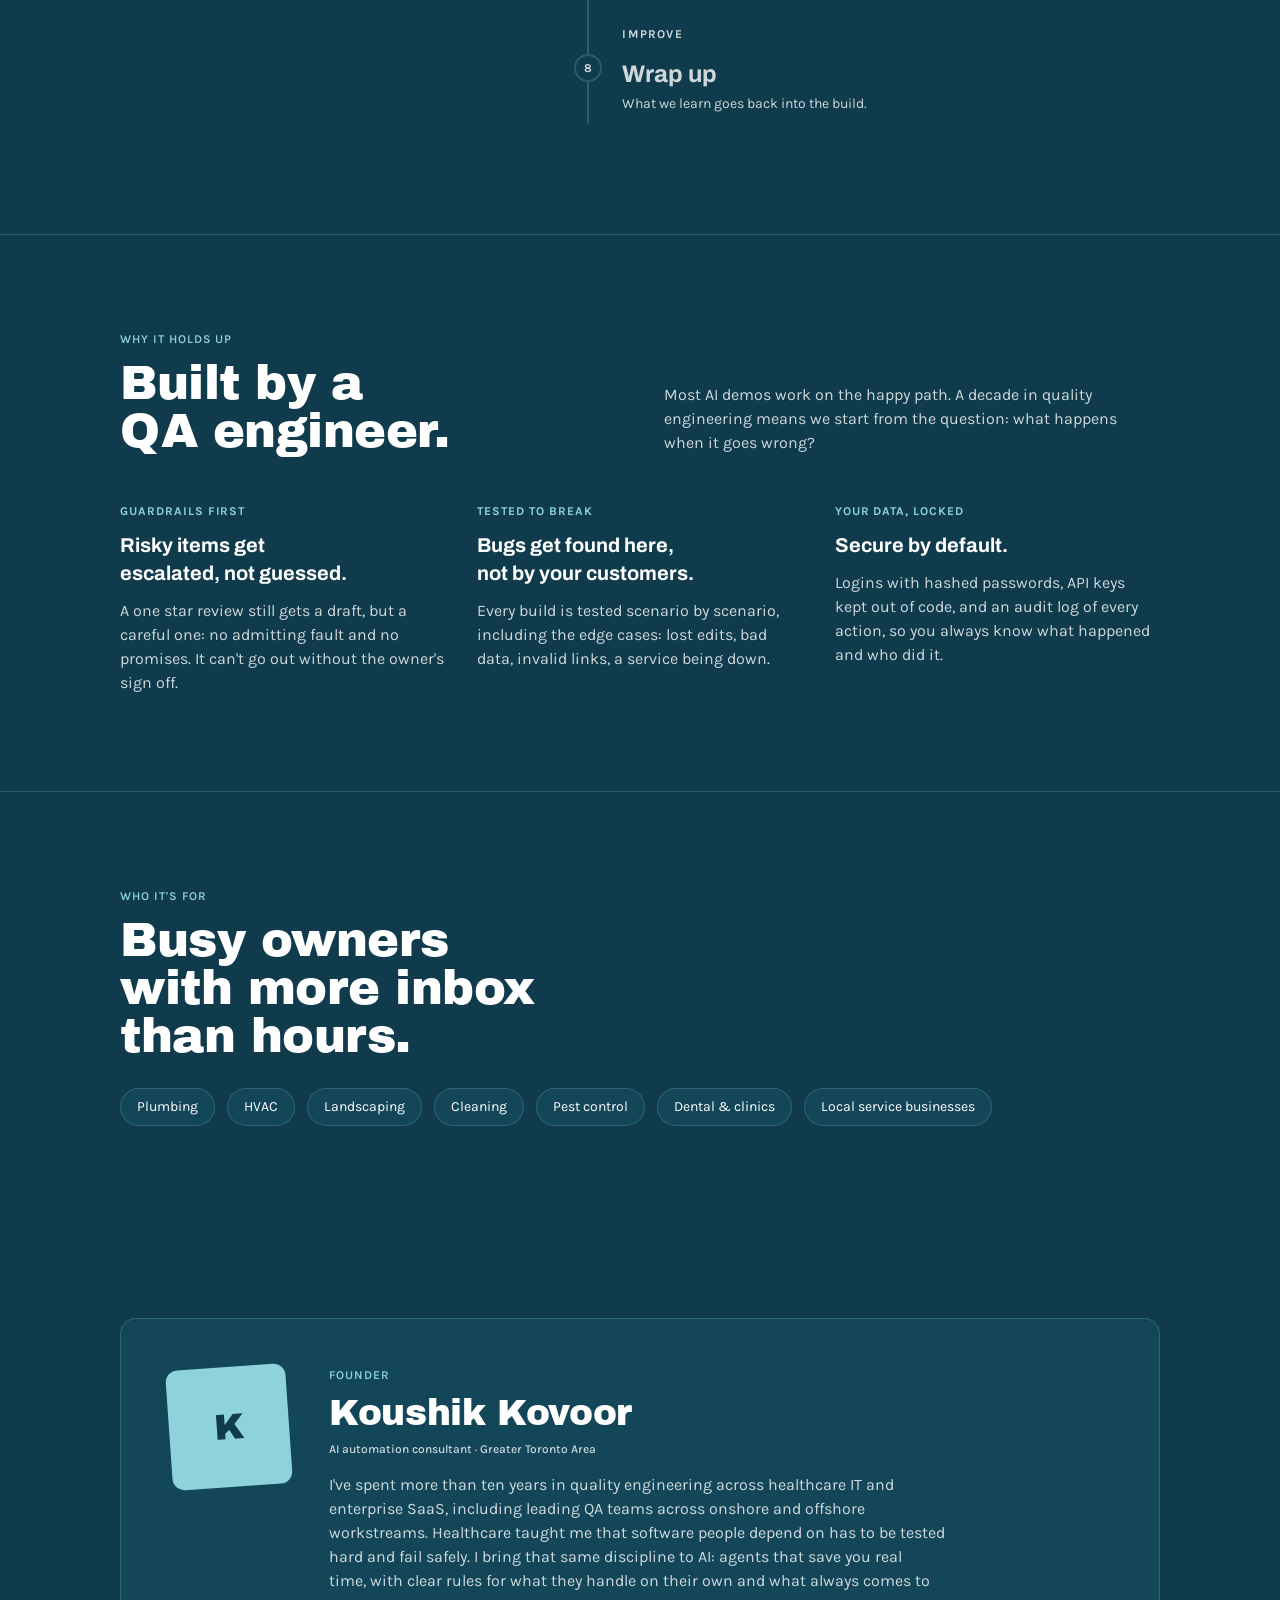
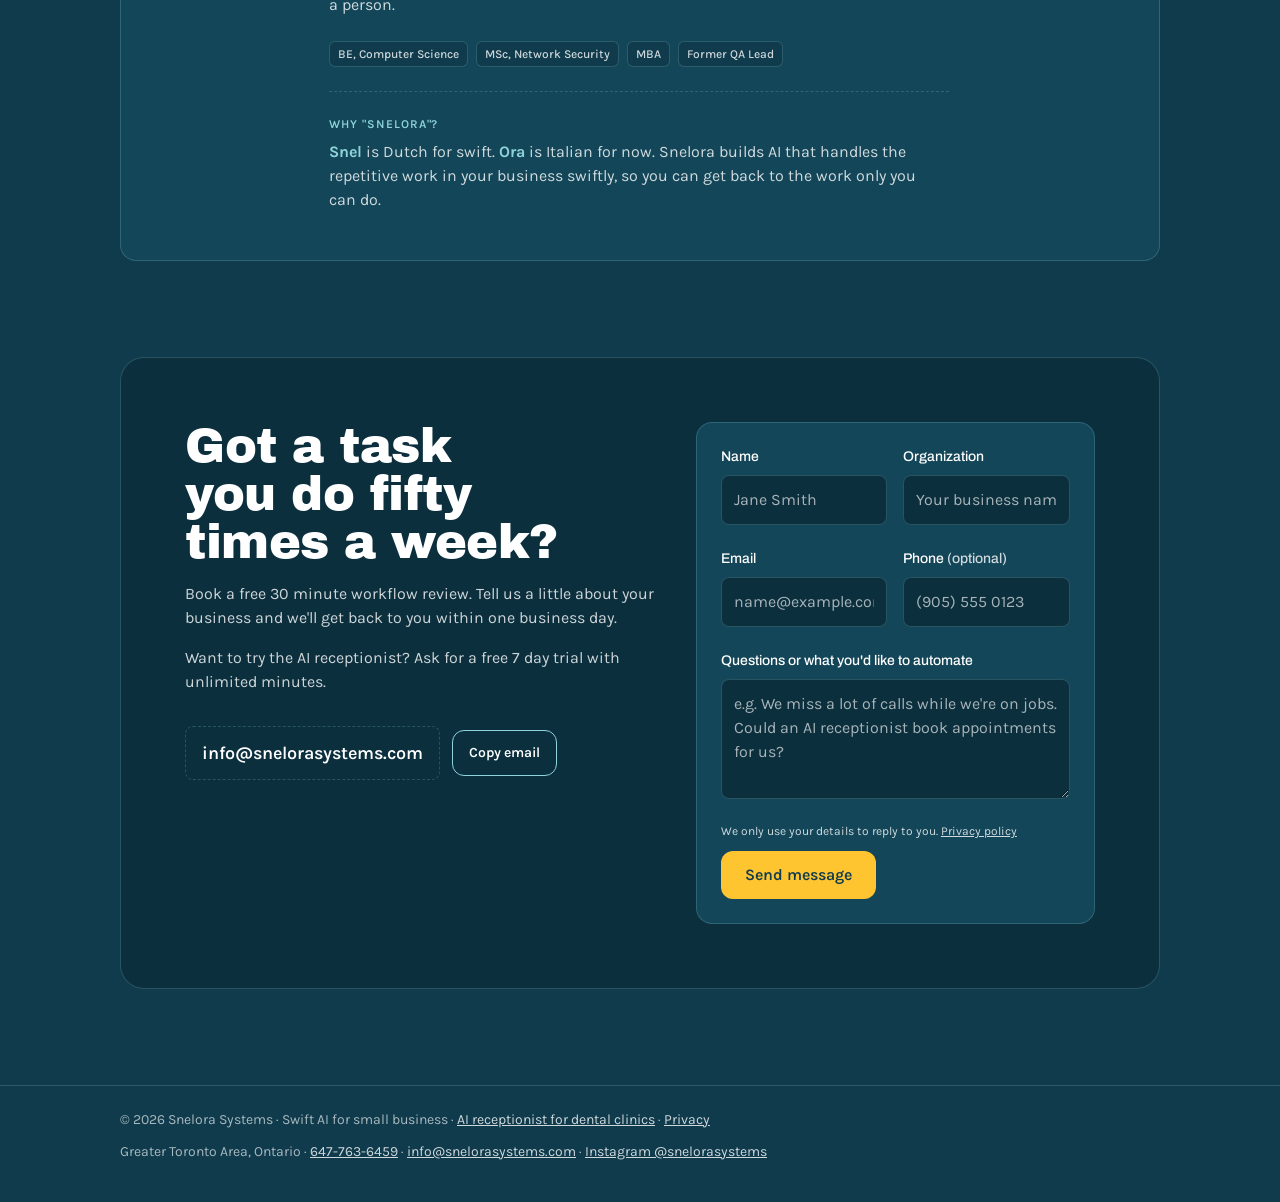
==== commit 2356e092: "Add AI receptionist dropdown to the nav on every page - Nav item "AI receptionist" replaces the Pric" ====
--- a/index.html
+++ b/index.html
@@ -258,7 +258,7 @@
 .form-msg.ok{background:rgba(142,211,219,.16);color:var(--text)}
 .form-msg.bad{background:rgba(255,180,168,.14);color:var(--bad)}
 .hp{position:absolute;left:-9999px;width:1px;height:1px;overflow:hidden}
-section[id]{scroll-margin-top:var(--s800)}
+.track.jump .ph .more,.track.jump .ph .panel,.track.jump .ph .dotn,.track.jump .ph h3{transition:none!important}
 
 @media (prefers-reduced-motion:reduce){*{animation:none!important;transition:none!important}}
 </style>
@@ -272,7 +272,13 @@
     <a href="#work">Work</a>
     <a href="#process">Process</a>
     <a href="#about">About</a>
-    <a href="/pricing">Pricing</a>
+    <div class="dd">
+      <button class="dd-btn" type="button" aria-expanded="false" aria-controls="ddPanel">AI receptionist <svg class="dd-chev" viewBox="0 0 256 256" aria-hidden="true" focusable="false"><path d="M213.66,101.66l-80,80a8,8,0,0,1-11.32,0l-80-80A8,8,0,0,1,53.66,90.34L128,164.69l74.34-74.35a8,8,0,0,1,11.32,11.32Z"/></svg></button>
+      <div class="dd-panel" id="ddPanel">
+        <a href="/dental"><span class="dd-ico"><svg viewBox="0 0 256 256" aria-hidden="true" focusable="false"><path d="M171,71.42,149.54,80,171,88.57A8,8,0,1,1,165,103.42L128,88.61,91,103.42A8,8,0,1,1,85,88.57L106.46,80,85,71.42A8,8,0,1,1,91,56.57l37,14.81,37-14.81A8,8,0,1,1,171,71.42Zm53,8.33c0,42.72-8,75.4-14.69,95.28-8.73,25.8-20.63,45.49-32.65,54a15.69,15.69,0,0,1-15.95,1.41,16.09,16.09,0,0,1-9.18-13.36C150.68,205.58,146.48,168,128,168s-22.68,37.59-23.53,49.11a16.09,16.09,0,0,1-16,14.9,15.67,15.67,0,0,1-9.13-2.95c-12-8.53-23.92-28.22-32.65-54C40,155.15,32,122.47,32,79.75A56,56,0,0,1,88,24h80A56,56,0,0,1,224,79.75Zm-16,0A40,40,0,0,0,168,40H88A40,40,0,0,0,48,79.76c0,40.55,7.51,71.4,13.85,90.14,11.05,32.66,23,43.37,26.61,46C91.57,174.67,105.59,152,128,152s36.45,22.71,39.49,63.94h0c3.6-2.59,15.57-13.26,26.66-46C200.49,151.16,208,120.31,208,79.76Z"/></svg></span><span><b>Dental clinics</b><small>AI receptionist for GTA dental clinics. Answers calls 24/7 and books into your calendar.</small></span></a>
+        <a href="/pricing"><span class="dd-ico"><svg viewBox="0 0 256 256" aria-hidden="true" focusable="false"><path d="M243.31,136,144,36.69A15.86,15.86,0,0,0,132.69,32H40a8,8,0,0,0-8,8v92.69A15.86,15.86,0,0,0,36.69,144L136,243.31a16,16,0,0,0,22.63,0l84.68-84.68a16,16,0,0,0,0-22.63Zm-96,96L48,132.69V48h84.69L232,147.31ZM96,84A12,12,0,1,1,84,72,12,12,0,0,1,96,84Z"/></svg></span><span><b>Pricing</b><small>Plans from $199 a month. Free 7 day trial, no contract.</small></span></a>
+      </div>
+    </div>
   </nav>
   <a class="btn nav-cta button-sm" href="#contact"><span class="cta-lg">Book a Demo</span><span class="cta-sm">Book</span></a>
   <button class="menu-btn" id="menuBtn" type="button" aria-label="Open menu" aria-expanded="false" aria-controls="siteLinks"><span></span></button>
@@ -672,7 +678,38 @@
     var live = Math.min(Math.max(line - tr.top, 0), tr.height - 28);
     fill.style.height = Math.max(target, Math.min(live, tr.height - 28)) + "px";
   }
-  function onScroll(){ if(!ticking){ ticking = true; requestAnimationFrame(update); } }
+  var hold = false, holdTimer = null;
+  function onScroll(){ if(!hold && !ticking){ ticking = true; requestAnimationFrame(update); } }
+
+  /* Jumping to a section below the timeline (e.g. the contact form) would otherwise
+     open each phase mid-scroll, growing the page and stopping short of the target.
+     So open every phase instantly first, pause scroll updates until the jump settles. */
+  function openAll(){
+    track.classList.add("jump");
+    items.forEach(function(el,i){ el.classList.add("on"); el.classList.toggle("done", i < items.length - 1); });
+    active = items.length - 1;
+    num.textContent = active; name.textContent = phases[active][1]; bar.style.width = "100%";
+    fill.style.height = "calc(100% - 28px)";
+    void track.offsetHeight;
+    requestAnimationFrame(function(){ track.classList.remove("jump"); });
+  }
+  function belowTrack(el){ return el && (track.compareDocumentPosition(el) & Node.DOCUMENT_POSITION_FOLLOWING) && !track.contains(el); }
+  function release(){ clearTimeout(holdTimer); window.removeEventListener("scrollend", release); hold = false; update(); }
+  function holdUntilSettled(ms){
+    hold = true; clearTimeout(holdTimer);
+    window.addEventListener("scrollend", release);
+    holdTimer = setTimeout(release, ms);
+  }
+  function targetOf(href){
+    if(!href) return null;
+    var m = href.match(/^(?:\/(?:index\.html)?)?#([\w-]+)$/);
+    return m ? document.getElementById(m[1]) : null;
+  }
+  document.addEventListener("click", function(e){
+    var a = e.target.closest && e.target.closest("a[href]");
+    var t = a && targetOf(a.getAttribute("href"));
+    if(belowTrack(t)){ openAll(); holdUntilSettled(1500); }
+  }, true);
 
   if(reduce || !("requestAnimationFrame" in window)){
     items.forEach(function(el){ el.classList.add("on"); });
@@ -681,7 +718,17 @@
   }
   window.addEventListener("scroll", onScroll, {passive:true});
   window.addEventListener("resize", onScroll);
-  update();
+
+  /* Arriving from another page with a link like /#contact */
+  var arrival = location.hash && targetOf(location.hash);
+  if(belowTrack(arrival)){
+    openAll(); holdUntilSettled(2500);
+    var land = function(){ arrival.scrollIntoView({ behavior: "instant", block: "start" }); };
+    requestAnimationFrame(land);
+    window.addEventListener("load", land, { once: true });
+  } else {
+    update();
+  }
 })();
 
 /* ---------- Contact form ----------
@@ -726,16 +773,6 @@
   });
 })();
 </script>
-<script>
-(function(){
-  var b=document.getElementById("menuBtn"), l=document.getElementById("siteLinks");
-  if(!b||!l) return;
-  function set(o){ l.classList.toggle("open",o); b.setAttribute("aria-expanded",o?"true":"false"); b.setAttribute("aria-label",o?"Close menu":"Open menu"); }
-  b.addEventListener("click",function(){ set(!l.classList.contains("open")); });
-  l.addEventListener("click",function(e){ if(e.target.tagName==="A") set(false); });
-  document.addEventListener("keydown",function(e){ if(e.key==="Escape") set(false); });
-  document.addEventListener("click",function(e){ if(l.classList.contains("open") && !l.contains(e.target) && !b.contains(e.target)) set(false); });
-})();
-</script>
+<script src="/site.js" defer></script>
 </body>
 </html>
--- a/site.css
+++ b/site.css
@@ -85,12 +85,46 @@
   .menu-btn{display:inline-flex}
   .site-head .wrap{position:relative}
   .nav-cta{margin-left:auto}
-  .links.open{display:flex;flex-direction:column;gap:0;position:absolute;left:0;right:0;top:100%;height:calc(100vh - 64px);height:calc(100dvh - 64px);background:rgba(15,59,76,.97);backdrop-filter:blur(20px);-webkit-backdrop-filter:blur(20px);padding:var(--s200)}
+  .links.open{display:flex;flex-direction:column;gap:0;position:absolute;left:0;right:0;top:100%;height:calc(100vh - 64px);height:calc(100dvh - 64px);background:var(--bg);padding:var(--s200)}
   .links.open a{padding:var(--s200) 0;font:500 18px/28px var(--head);color:var(--text);border-bottom:1px solid var(--line);animation:linkIn .5s var(--ease) both}
   .links.open a:nth-child(2){animation-delay:60ms}.links.open a:nth-child(3){animation-delay:120ms}.links.open a:nth-child(4){animation-delay:180ms}.links.open a:nth-child(5){animation-delay:240ms}
 }
 @keyframes linkIn{from{opacity:0;transform:translateY(24px)}to{opacity:1;transform:none}}
 @media (max-width:380px){.cta-lg{display:none}.cta-sm{display:inline}.site-head .wrap{gap:var(--s100)}}
+
+/* Nav dropdown: "AI receptionist" (Dental clinics, Pricing) */
+.links{align-items:center}
+.dd{position:relative}
+.dd-btn{display:inline-flex;align-items:center;gap:var(--s50);background:none;border:0;padding:0;font:inherit;color:var(--text-2);cursor:pointer;white-space:nowrap;transition:color .3s var(--ease)}
+.dd-btn:hover,.dd.open .dd-btn{color:var(--text)}
+.dd.current .dd-btn{color:var(--text);font-weight:600}
+.dd-chev{width:14px;height:14px;fill:currentColor;transition:transform .5s var(--ease)}
+.dd.open .dd-chev{transform:rotate(180deg)}
+.dd-panel{position:absolute;top:calc(100% + 18px);left:50%;width:380px;padding:var(--s75);background:var(--card);border:1px solid var(--line);border-radius:16px;box-shadow:0 20px 44px -18px rgba(0,0,0,.6);opacity:0;visibility:hidden;transform:translate(-50%,8px);transition:opacity .3s var(--ease),transform .5s var(--ease),visibility 0s linear .3s;z-index:20}
+.dd.open .dd-panel{opacity:1;visibility:visible;transform:translate(-50%,0);transition:opacity .3s var(--ease),transform .5s var(--ease),visibility 0s}
+.dd-panel::before{content:"";position:absolute;left:0;right:0;top:-20px;height:20px}
+.links .dd-panel a{display:flex;gap:var(--s100);align-items:flex-start;padding:var(--s100);border-radius:8px;text-decoration:none;color:var(--text);white-space:normal;transition:background-color .3s var(--ease)}
+.links .dd-panel a:hover,.links .dd-panel a:focus-visible{background:var(--accent-soft);color:var(--text)}
+.dd-panel a[aria-current="page"] b{color:var(--accent)}
+.dd-panel b{display:block;font:600 16px/24px var(--head)}
+.dd-panel small{display:block;font-size:14px;line-height:20px;color:var(--text-2)}
+.dd-ico{flex:0 0 40px;width:40px;height:40px;border-radius:8px;background:var(--accent-soft);color:var(--accent);display:grid;place-items:center}
+.dd-ico svg{width:22px;height:22px;fill:currentColor}
+@media (max-width:900px){
+  .links.open{align-items:stretch;overflow-y:auto}
+  .links.open .dd{border-bottom:1px solid var(--line);animation:linkIn .5s var(--ease) both;animation-delay:240ms}
+  .links.open .dd-btn{display:flex;width:100%;justify-content:space-between;padding:var(--s200) 0;font:500 18px/28px var(--head);color:var(--text)}
+  .links.open .dd-chev{width:16px;height:16px;color:var(--accent)}
+  .links.open .dd-panel{position:static;display:none;width:auto;padding:0 0 var(--s100) var(--s200);background:none;border:0;box-shadow:none;opacity:1;visibility:visible;transform:none;transition:none}
+  .links.open .dd.open .dd-panel{display:block}
+  .links.open .dd-panel::before{display:none}
+  .links.open .dd-panel a{padding:var(--s100) 0;border-bottom:0;font:inherit;animation:none}
+  .links.open .dd-panel a:hover,.links.open .dd-panel a:focus-visible,.links.open .dd-panel a[aria-current="page"]{background:none}
+  .links.open .dd-panel a[aria-current="page"] b{color:var(--accent)}
+  .links.open .dd-panel b{font:500 16px/24px var(--head)}
+  .links.open .dd-ico{flex-basis:32px;width:32px;height:32px}
+  .links.open .dd-ico svg{width:18px;height:18px}
+}
 
 /* Footer */
 .site-foot{border-top:1px solid var(--line);padding-block:var(--s300) var(--s500);color:var(--text-3)}
@@ -99,6 +133,7 @@
 
 @media (prefers-reduced-motion:reduce){
   html{scroll-behavior:auto}
-  .links.open a{animation:none}
+  .links.open a,.links.open .dd{animation:none}
   .btn,.btn:hover{transform:none}
+  .dd-panel,.dd.open .dd-panel,.dd-chev{transition:none}
 }
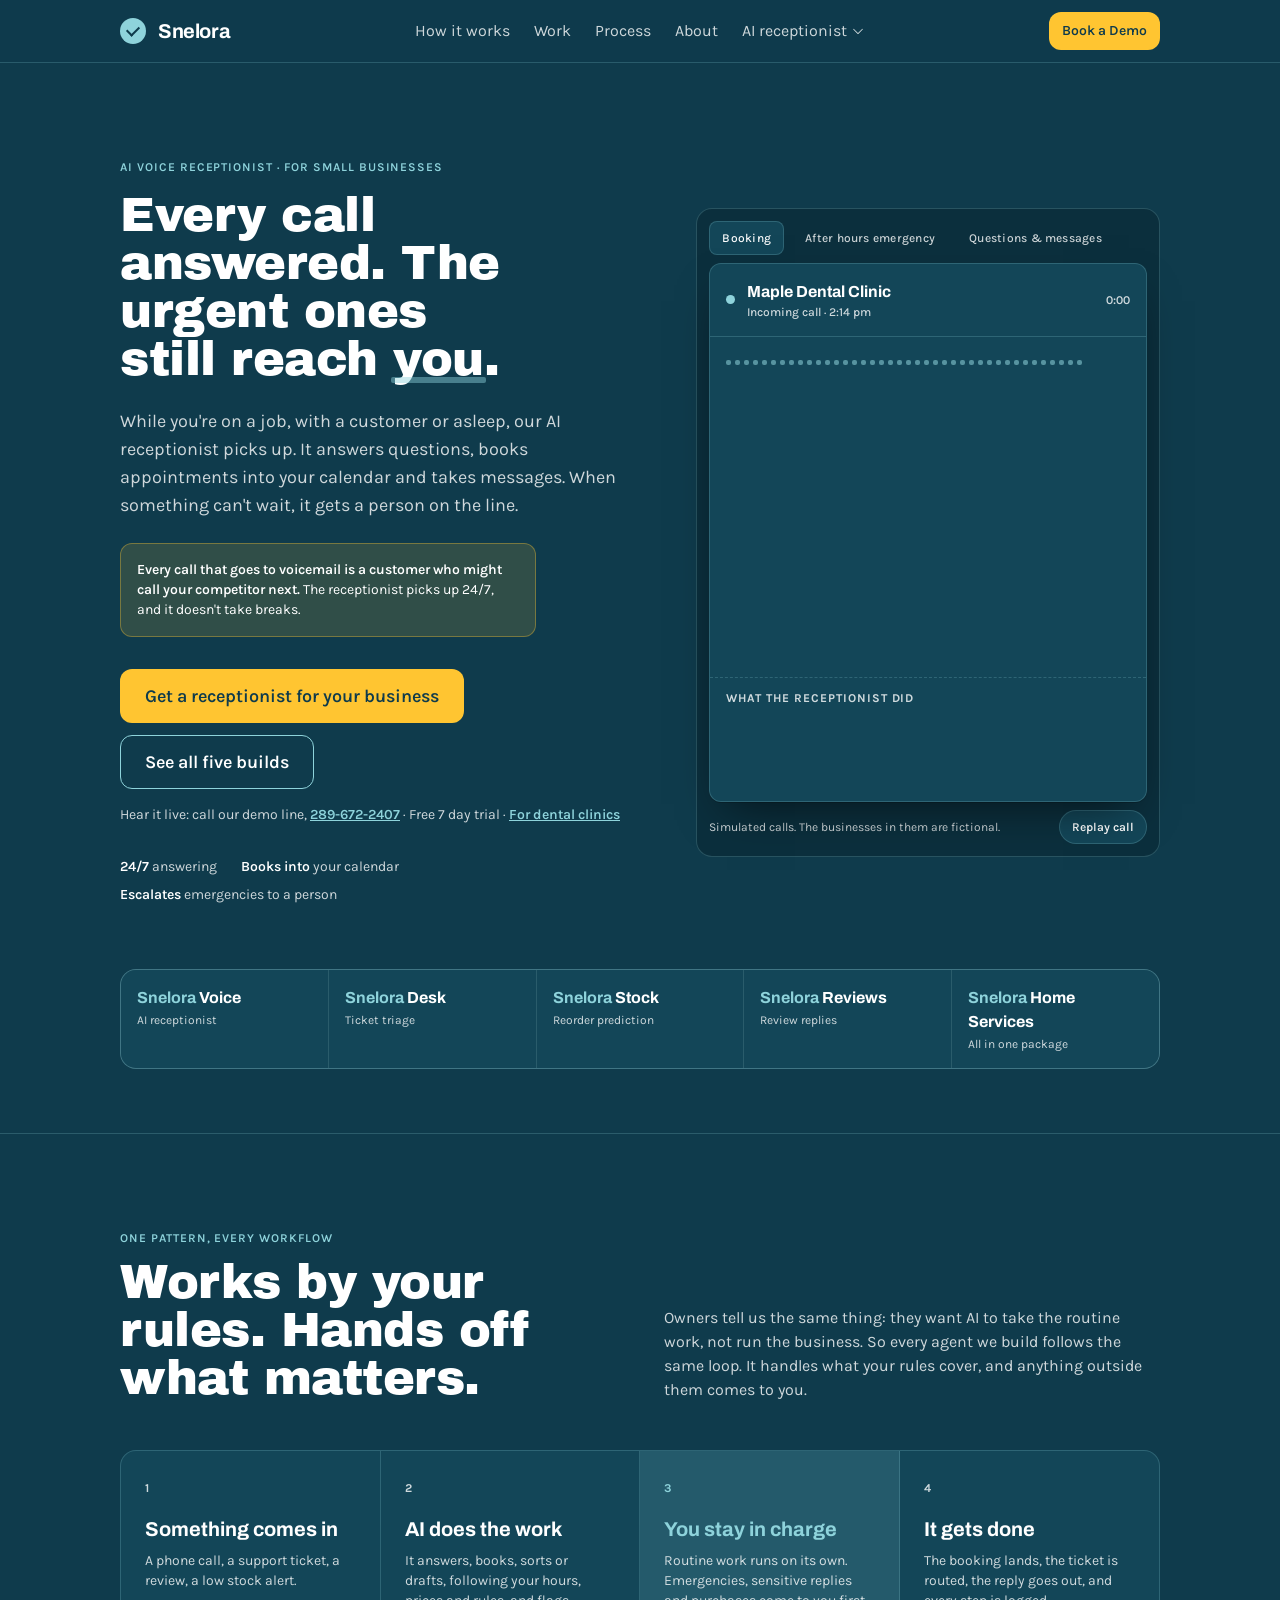
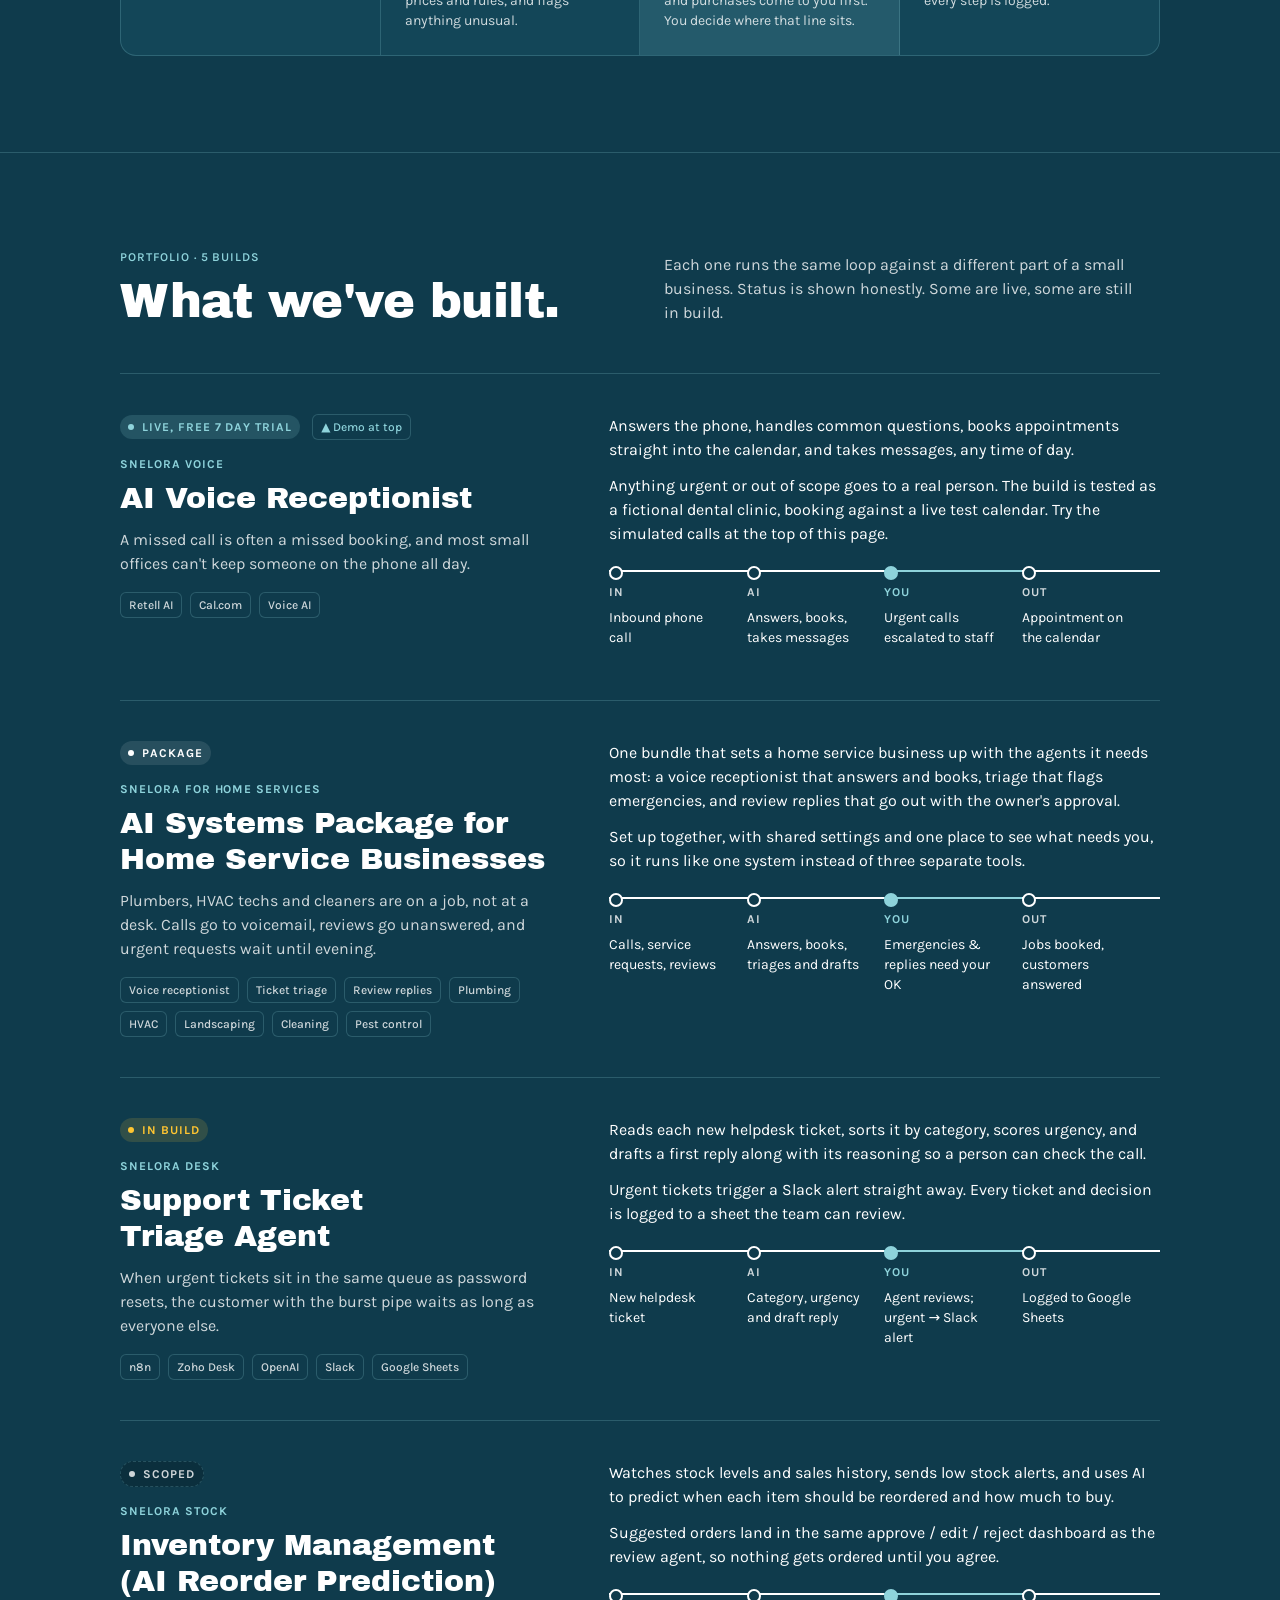
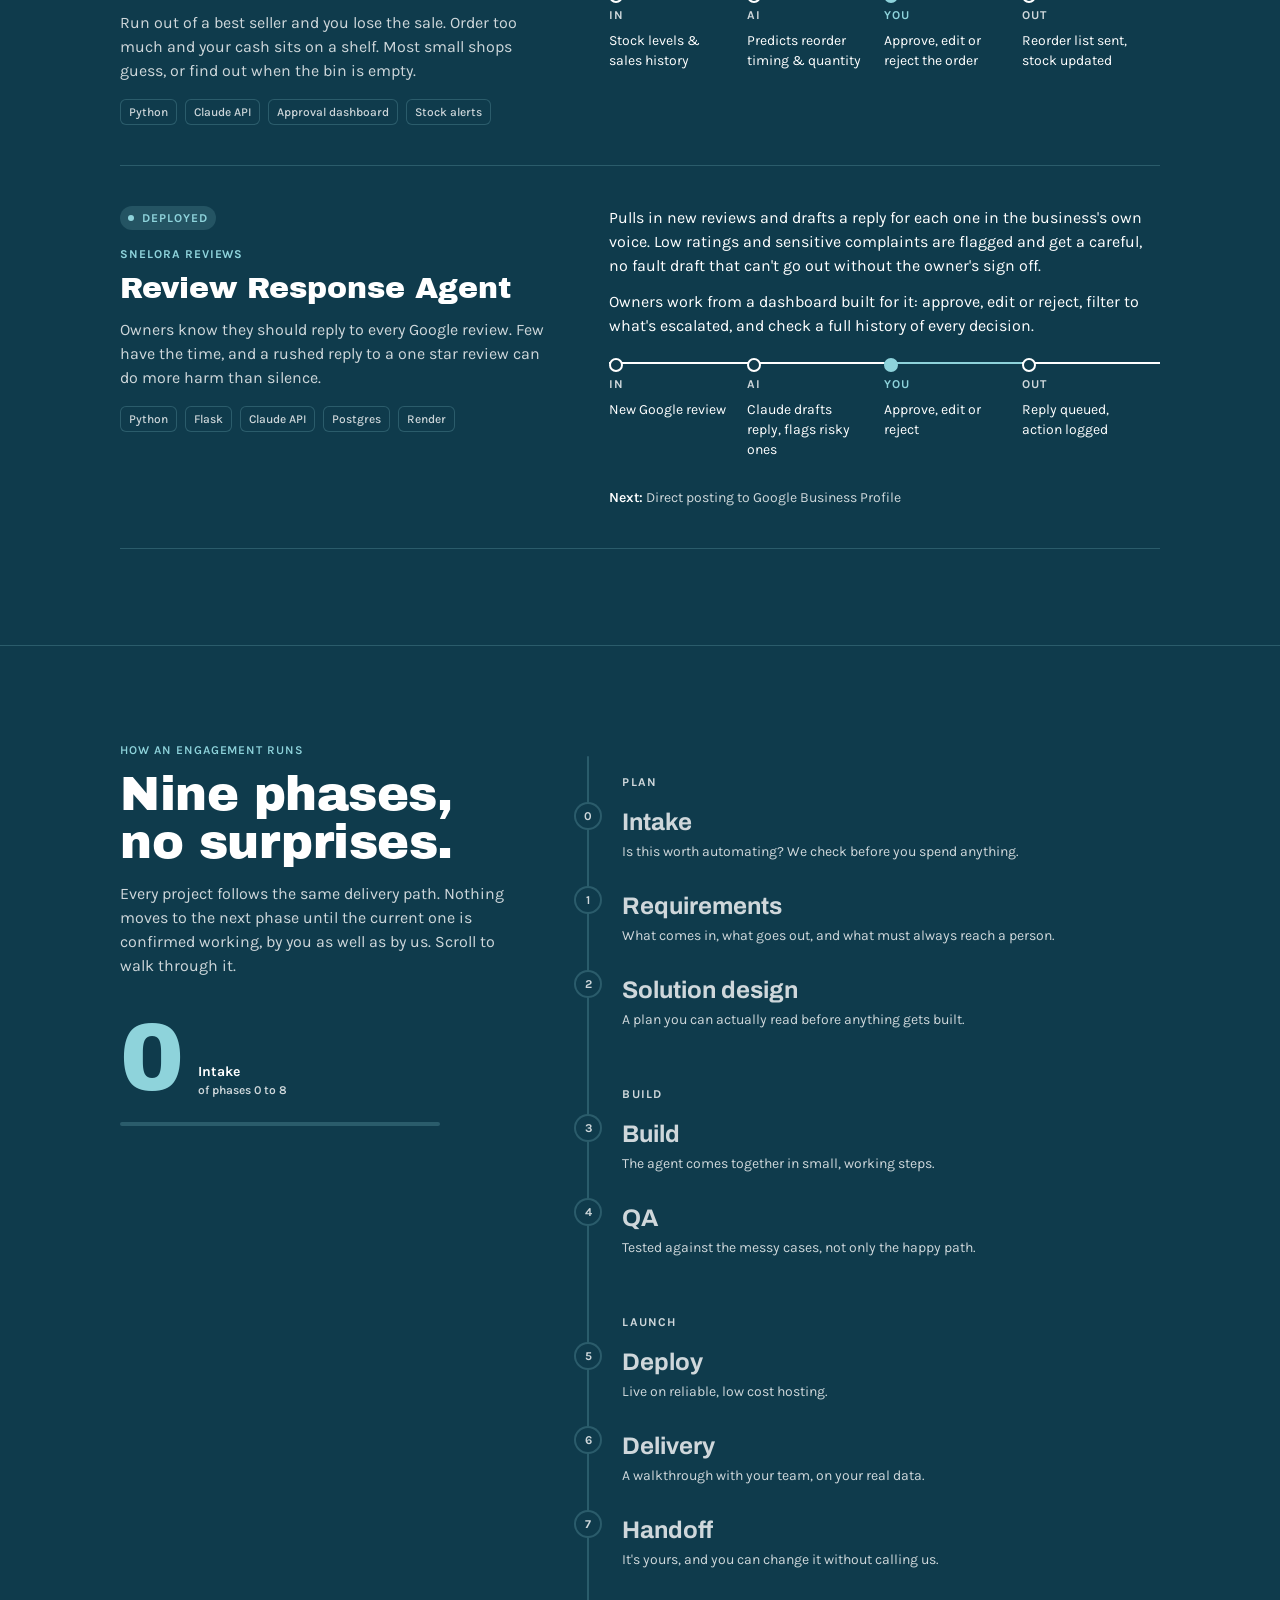
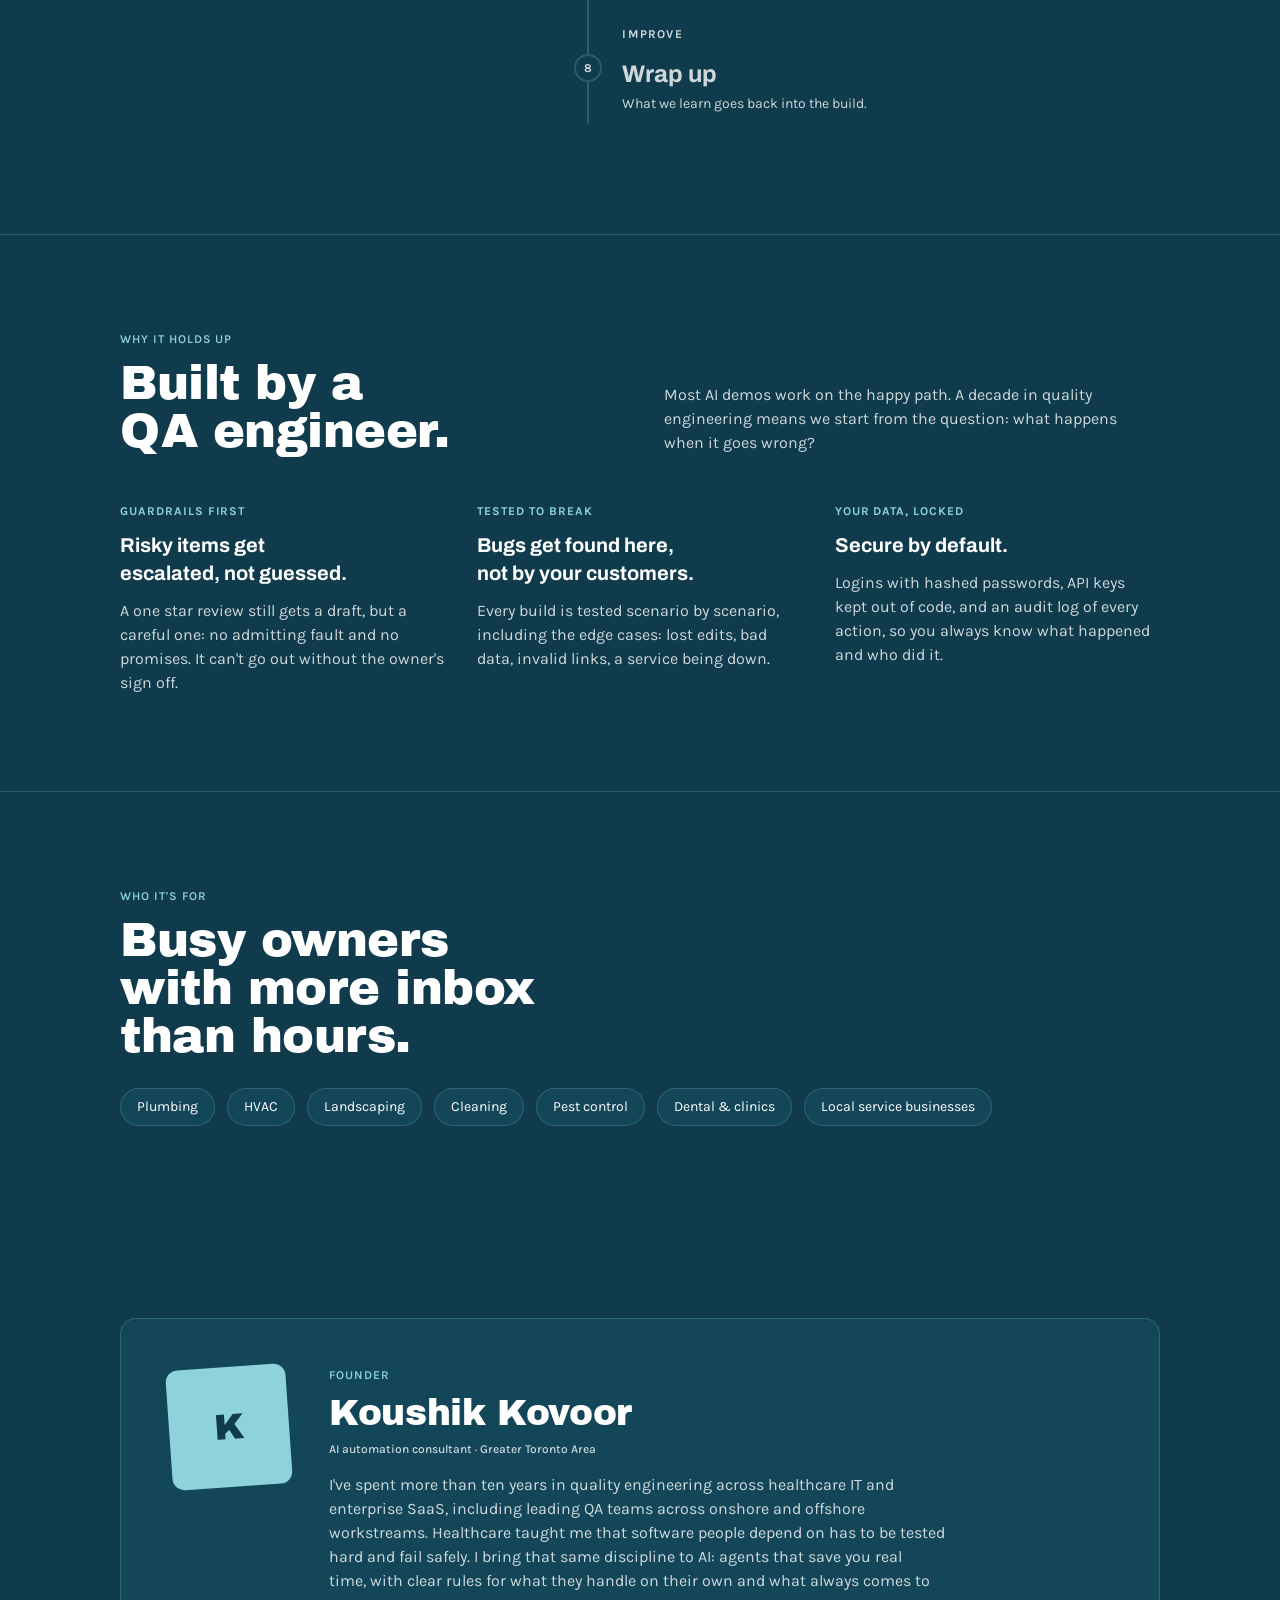
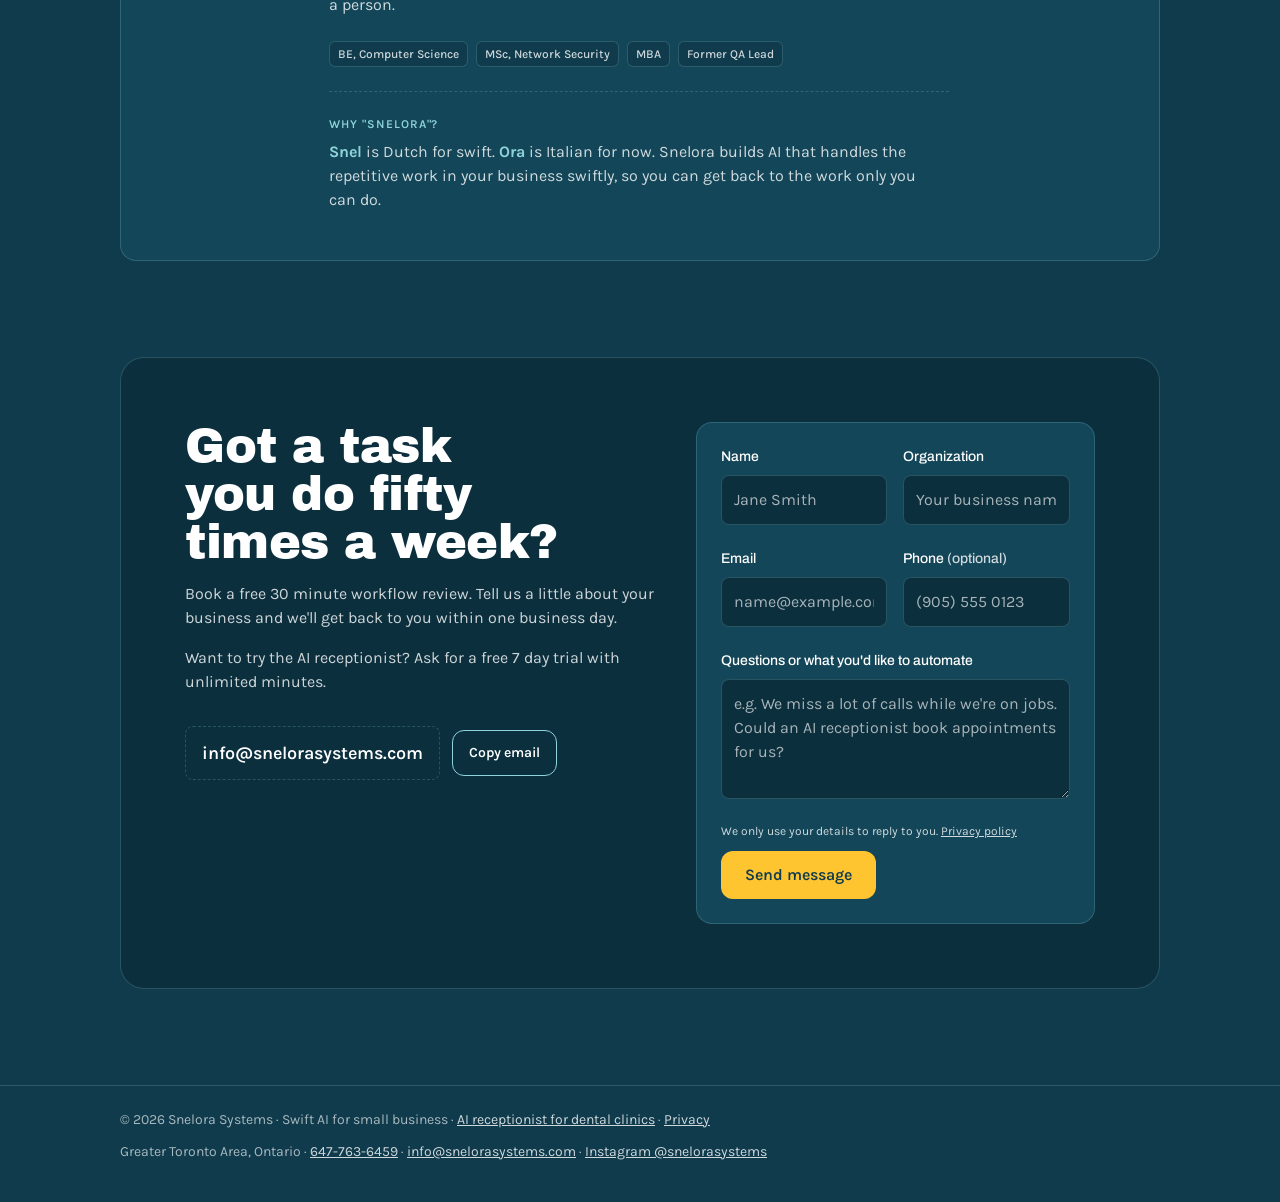
==== commit f791c0e4: "Make general pages business neutral and drop GTA limit from dental copy Homepage says customer inste" ====
--- a/index.html
+++ b/index.html
@@ -275,7 +275,7 @@
     <div class="dd">
       <button class="dd-btn" type="button" aria-expanded="false" aria-controls="ddPanel">AI receptionist <svg class="dd-chev" viewBox="0 0 256 256" aria-hidden="true" focusable="false"><path d="M213.66,101.66l-80,80a8,8,0,0,1-11.32,0l-80-80A8,8,0,0,1,53.66,90.34L128,164.69l74.34-74.35a8,8,0,0,1,11.32,11.32Z"/></svg></button>
       <div class="dd-panel" id="ddPanel">
-        <a href="/dental"><span class="dd-ico"><svg viewBox="0 0 256 256" aria-hidden="true" focusable="false"><path d="M171,71.42,149.54,80,171,88.57A8,8,0,1,1,165,103.42L128,88.61,91,103.42A8,8,0,1,1,85,88.57L106.46,80,85,71.42A8,8,0,1,1,91,56.57l37,14.81,37-14.81A8,8,0,1,1,171,71.42Zm53,8.33c0,42.72-8,75.4-14.69,95.28-8.73,25.8-20.63,45.49-32.65,54a15.69,15.69,0,0,1-15.95,1.41,16.09,16.09,0,0,1-9.18-13.36C150.68,205.58,146.48,168,128,168s-22.68,37.59-23.53,49.11a16.09,16.09,0,0,1-16,14.9,15.67,15.67,0,0,1-9.13-2.95c-12-8.53-23.92-28.22-32.65-54C40,155.15,32,122.47,32,79.75A56,56,0,0,1,88,24h80A56,56,0,0,1,224,79.75Zm-16,0A40,40,0,0,0,168,40H88A40,40,0,0,0,48,79.76c0,40.55,7.51,71.4,13.85,90.14,11.05,32.66,23,43.37,26.61,46C91.57,174.67,105.59,152,128,152s36.45,22.71,39.49,63.94h0c3.6-2.59,15.57-13.26,26.66-46C200.49,151.16,208,120.31,208,79.76Z"/></svg></span><span><b>Dental clinics</b><small>AI receptionist for GTA dental clinics. Answers calls 24/7 and books into your calendar.</small></span></a>
+        <a href="/dental"><span class="dd-ico"><svg viewBox="0 0 256 256" aria-hidden="true" focusable="false"><path d="M171,71.42,149.54,80,171,88.57A8,8,0,1,1,165,103.42L128,88.61,91,103.42A8,8,0,1,1,85,88.57L106.46,80,85,71.42A8,8,0,1,1,91,56.57l37,14.81,37-14.81A8,8,0,1,1,171,71.42Zm53,8.33c0,42.72-8,75.4-14.69,95.28-8.73,25.8-20.63,45.49-32.65,54a15.69,15.69,0,0,1-15.95,1.41,16.09,16.09,0,0,1-9.18-13.36C150.68,205.58,146.48,168,128,168s-22.68,37.59-23.53,49.11a16.09,16.09,0,0,1-16,14.9,15.67,15.67,0,0,1-9.13-2.95c-12-8.53-23.92-28.22-32.65-54C40,155.15,32,122.47,32,79.75A56,56,0,0,1,88,24h80A56,56,0,0,1,224,79.75Zm-16,0A40,40,0,0,0,168,40H88A40,40,0,0,0,48,79.76c0,40.55,7.51,71.4,13.85,90.14,11.05,32.66,23,43.37,26.61,46C91.57,174.67,105.59,152,128,152s36.45,22.71,39.49,63.94h0c3.6-2.59,15.57-13.26,26.66-46C200.49,151.16,208,120.31,208,79.76Z"/></svg></span><span><b>Dental clinics</b><small>AI receptionist for dental clinics. Answers calls 24/7 and books into your calendar.</small></span></a>
         <a href="/pricing"><span class="dd-ico"><svg viewBox="0 0 256 256" aria-hidden="true" focusable="false"><path d="M243.31,136,144,36.69A15.86,15.86,0,0,0,132.69,32H40a8,8,0,0,0-8,8v92.69A15.86,15.86,0,0,0,36.69,144L136,243.31a16,16,0,0,0,22.63,0l84.68-84.68a16,16,0,0,0,0-22.63Zm-96,96L48,132.69V48h84.69L232,147.31ZM96,84A12,12,0,1,1,84,72,12,12,0,0,1,96,84Z"/></svg></span><span><b>Pricing</b><small>Plans from $199 a month. Free 7 day trial, no contract.</small></span></a>
       </div>
     </div>
@@ -290,7 +290,7 @@
       <div>
         <div class="eyebrow">AI voice receptionist · for small businesses</div>
         <h1 class="heading-1">Every call answered. The urgent ones still reach <em>you</em>.</h1>
-        <p class="lede">While you're on a job, with a patient or asleep, our AI receptionist picks up. It answers questions, books appointments into your calendar and takes messages. When something can't wait, it gets a person on the line.</p>
+        <p class="lede">While you're on a job, with a customer or asleep, our AI receptionist picks up. It answers questions, books appointments into your calendar and takes messages. When something can't wait, it gets a person on the line.</p>
         <div class="missed"><span><b>Every call that goes to voicemail is a customer who might call your competitor next.</b> The receptionist picks up 24/7, and it doesn't take breaks.</span></div>
         <div class="cta">
           <a class="btn button-lg" href="#contact">Get a receptionist for your business</a>
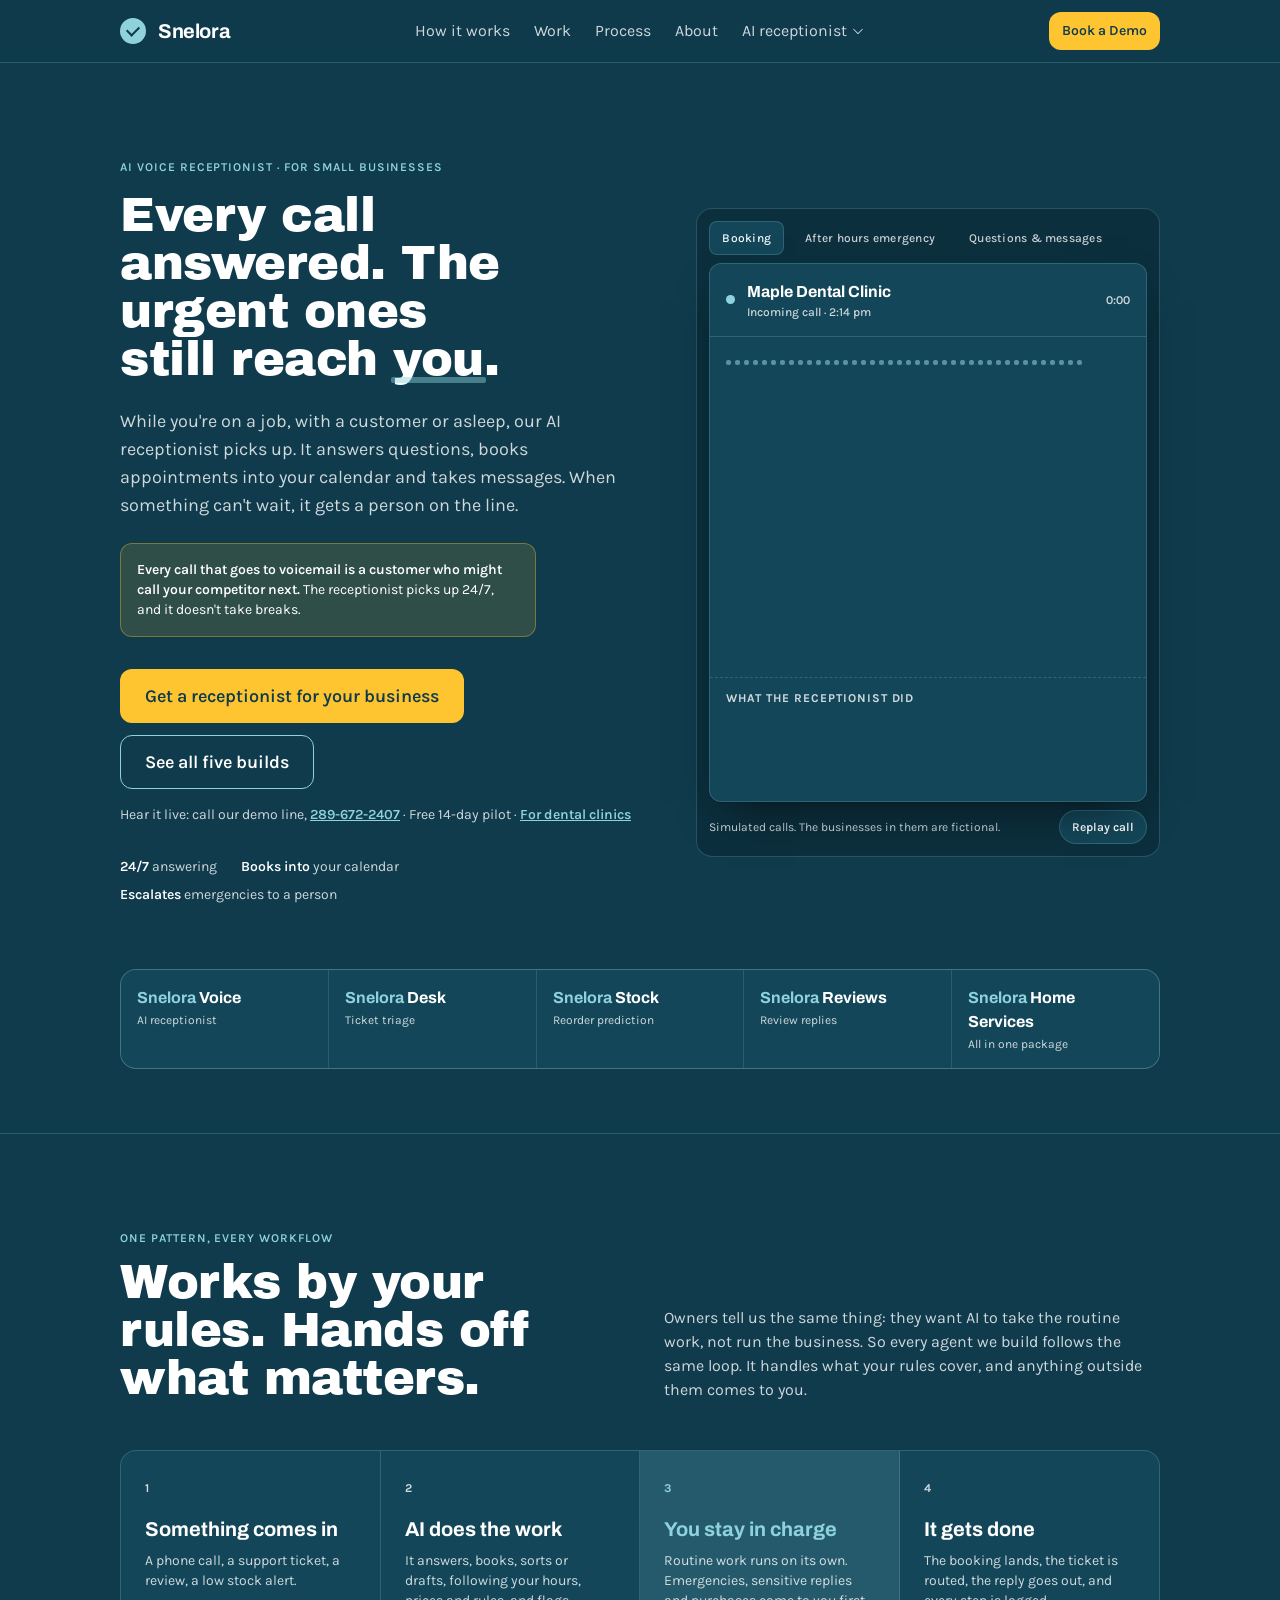
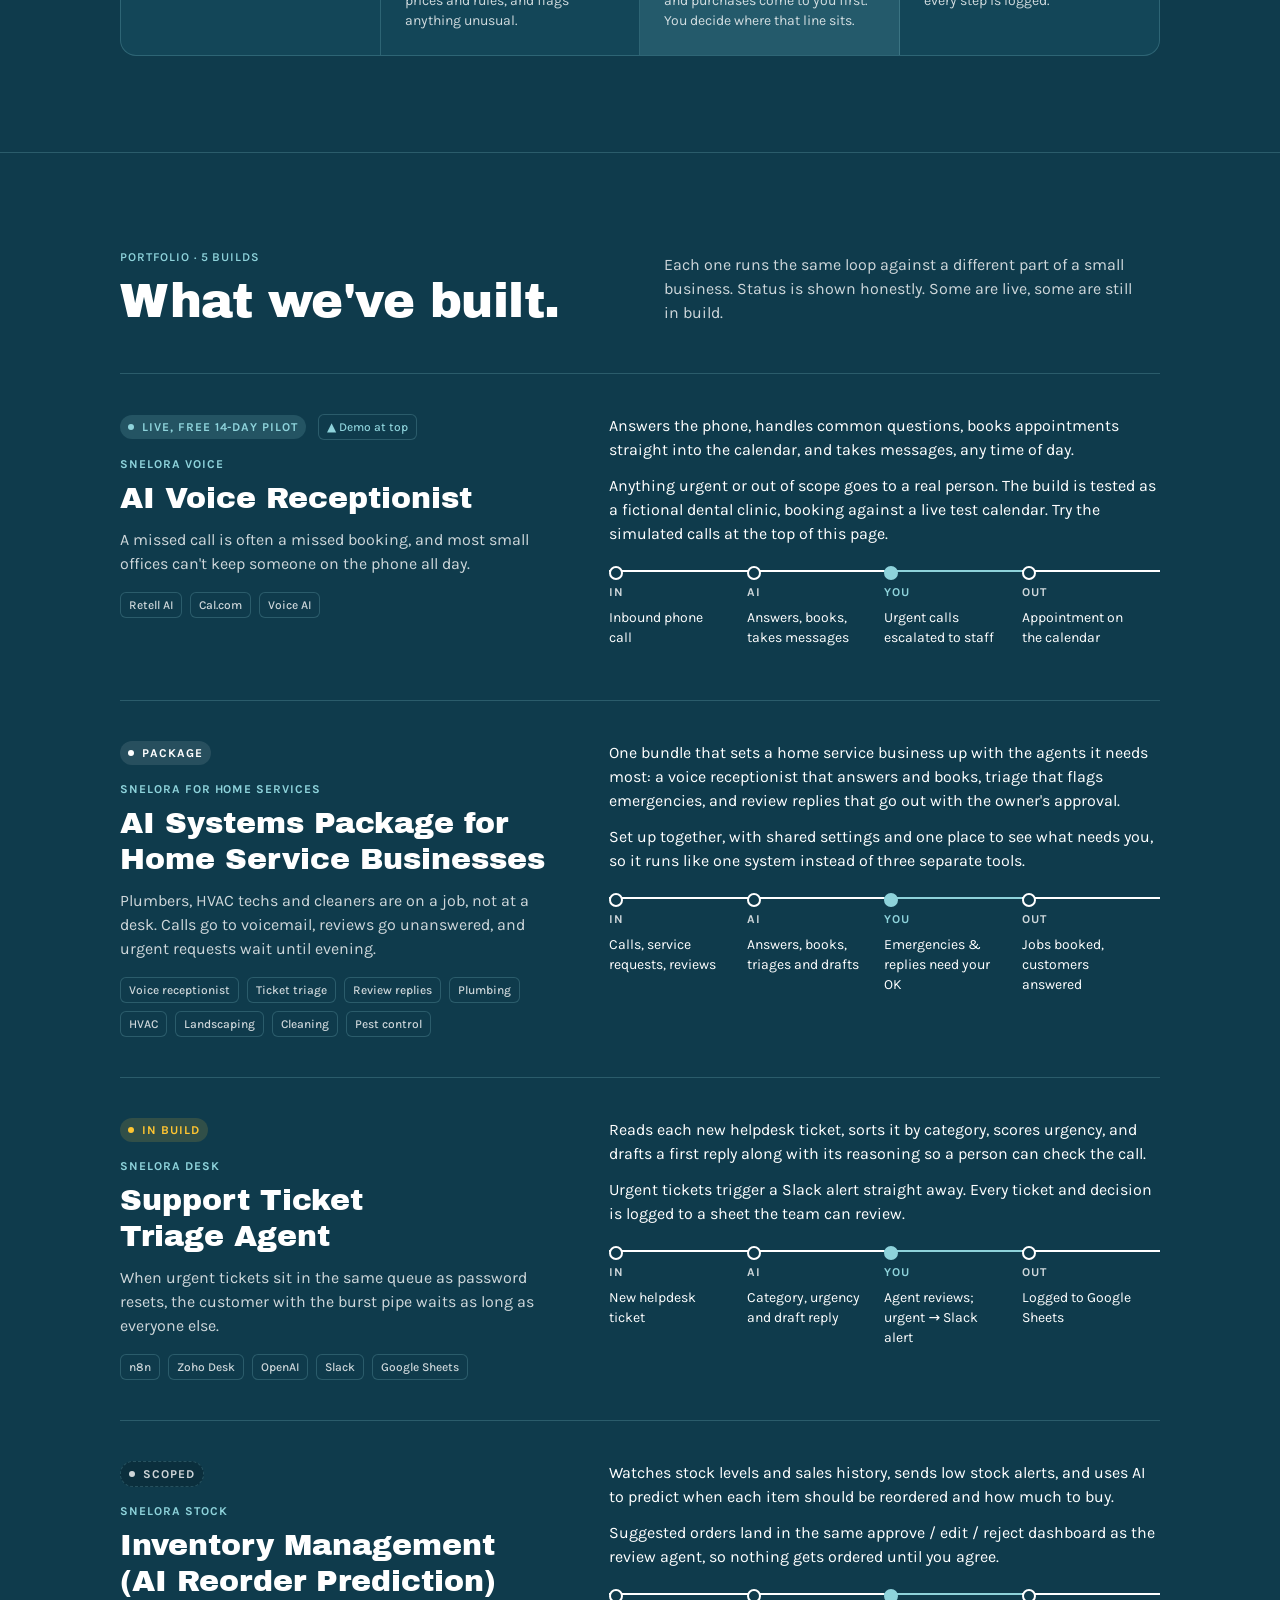
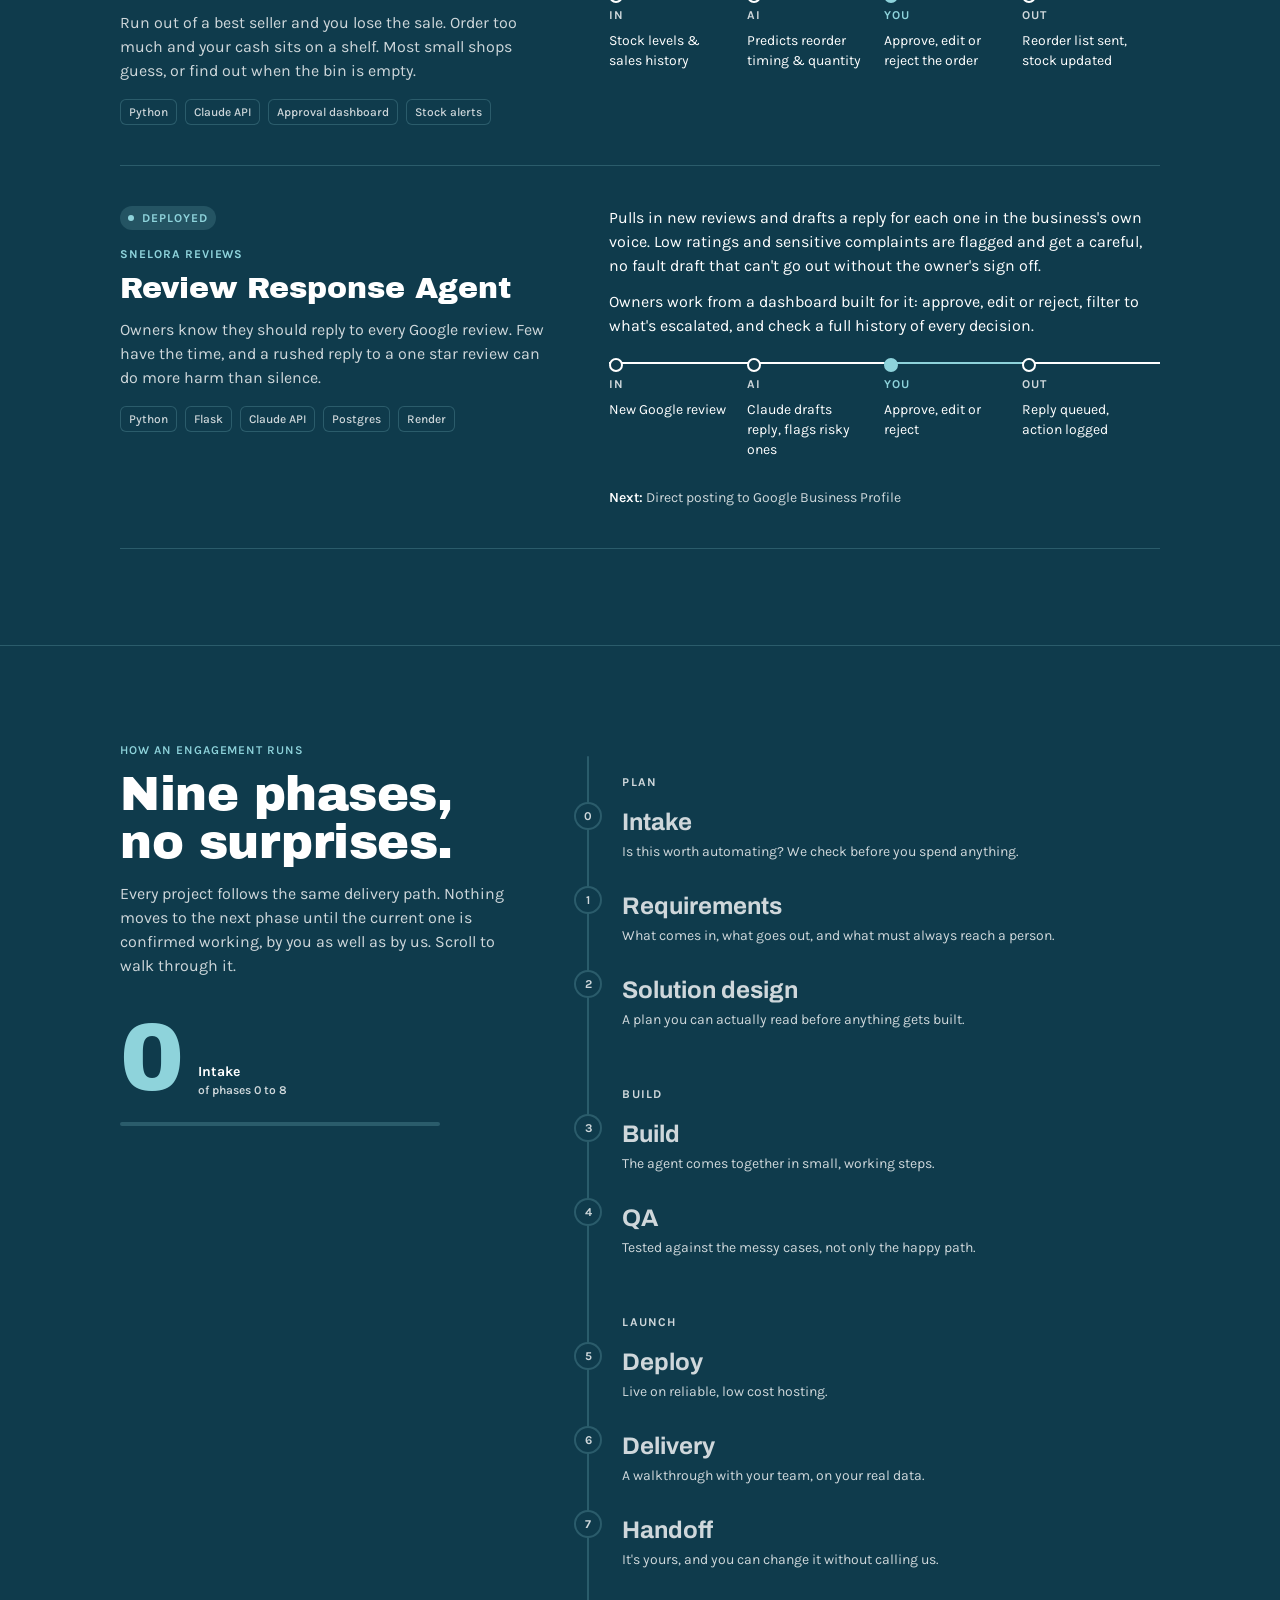
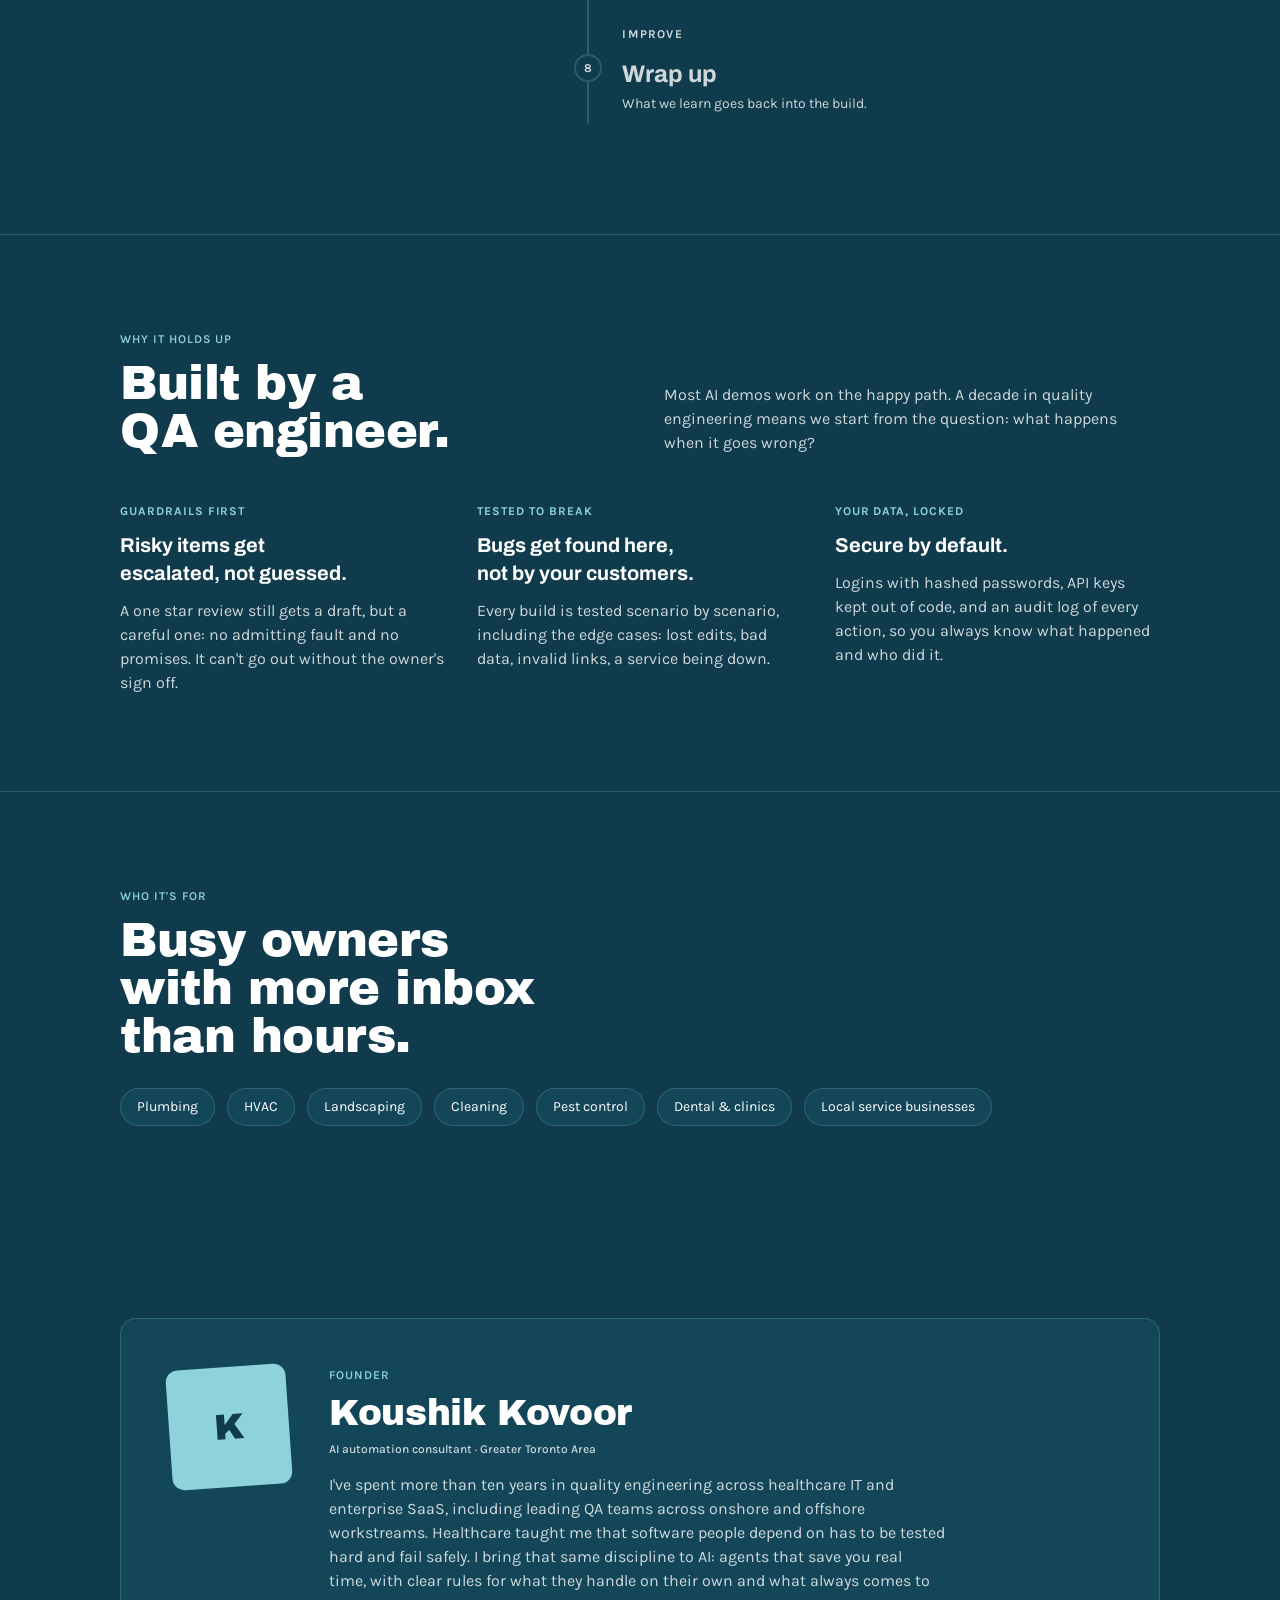
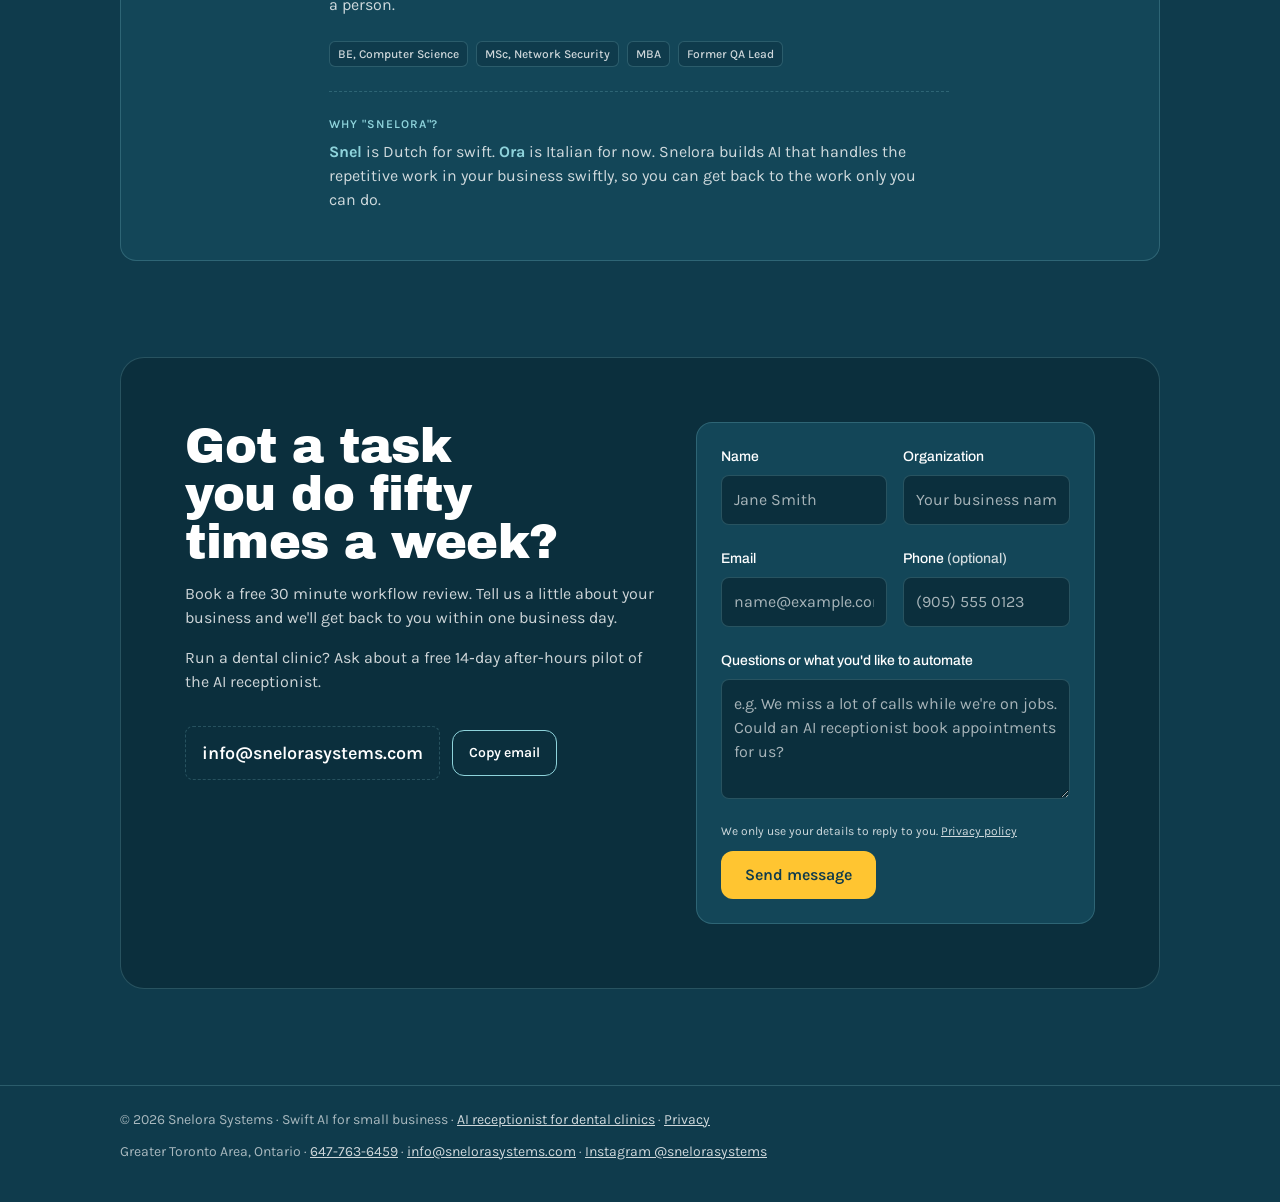
==== commit f7bea4b1: "Switch the trial offer to a free 14-day after-hours pilot Replace the 7-day 24/7 free trial with a f" ====
--- a/index.html
+++ b/index.html
@@ -275,8 +275,8 @@
     <div class="dd">
       <button class="dd-btn" type="button" aria-expanded="false" aria-controls="ddPanel">AI receptionist <svg class="dd-chev" viewBox="0 0 256 256" aria-hidden="true" focusable="false"><path d="M213.66,101.66l-80,80a8,8,0,0,1-11.32,0l-80-80A8,8,0,0,1,53.66,90.34L128,164.69l74.34-74.35a8,8,0,0,1,11.32,11.32Z"/></svg></button>
       <div class="dd-panel" id="ddPanel">
-        <a href="/dental"><span class="dd-ico"><svg viewBox="0 0 256 256" aria-hidden="true" focusable="false"><path d="M171,71.42,149.54,80,171,88.57A8,8,0,1,1,165,103.42L128,88.61,91,103.42A8,8,0,1,1,85,88.57L106.46,80,85,71.42A8,8,0,1,1,91,56.57l37,14.81,37-14.81A8,8,0,1,1,171,71.42Zm53,8.33c0,42.72-8,75.4-14.69,95.28-8.73,25.8-20.63,45.49-32.65,54a15.69,15.69,0,0,1-15.95,1.41,16.09,16.09,0,0,1-9.18-13.36C150.68,205.58,146.48,168,128,168s-22.68,37.59-23.53,49.11a16.09,16.09,0,0,1-16,14.9,15.67,15.67,0,0,1-9.13-2.95c-12-8.53-23.92-28.22-32.65-54C40,155.15,32,122.47,32,79.75A56,56,0,0,1,88,24h80A56,56,0,0,1,224,79.75Zm-16,0A40,40,0,0,0,168,40H88A40,40,0,0,0,48,79.76c0,40.55,7.51,71.4,13.85,90.14,11.05,32.66,23,43.37,26.61,46C91.57,174.67,105.59,152,128,152s36.45,22.71,39.49,63.94h0c3.6-2.59,15.57-13.26,26.66-46C200.49,151.16,208,120.31,208,79.76Z"/></svg></span><span><b>Dental clinics</b><small>AI receptionist for dental clinics. Answers calls 24/7 and books into your calendar.</small></span></a>
-        <a href="/pricing"><span class="dd-ico"><svg viewBox="0 0 256 256" aria-hidden="true" focusable="false"><path d="M243.31,136,144,36.69A15.86,15.86,0,0,0,132.69,32H40a8,8,0,0,0-8,8v92.69A15.86,15.86,0,0,0,36.69,144L136,243.31a16,16,0,0,0,22.63,0l84.68-84.68a16,16,0,0,0,0-22.63Zm-96,96L48,132.69V48h84.69L232,147.31ZM96,84A12,12,0,1,1,84,72,12,12,0,0,1,96,84Z"/></svg></span><span><b>Pricing</b><small>Plans from $199 a month. Free 7 day trial, no contract.</small></span></a>
+        <a href="/dental"><span class="dd-ico"><svg viewBox="0 0 256 256" aria-hidden="true" focusable="false"><path d="M171,71.42,149.54,80,171,88.57A8,8,0,1,1,165,103.42L128,88.61,91,103.42A8,8,0,1,1,85,88.57L106.46,80,85,71.42A8,8,0,1,1,91,56.57l37,14.81,37-14.81A8,8,0,1,1,171,71.42Zm53,8.33c0,42.72-8,75.4-14.69,95.28-8.73,25.8-20.63,45.49-32.65,54a15.69,15.69,0,0,1-15.95,1.41,16.09,16.09,0,0,1-9.18-13.36C150.68,205.58,146.48,168,128,168s-22.68,37.59-23.53,49.11a16.09,16.09,0,0,1-16,14.9,15.67,15.67,0,0,1-9.13-2.95c-12-8.53-23.92-28.22-32.65-54C40,155.15,32,122.47,32,79.75A56,56,0,0,1,88,24h80A56,56,0,0,1,224,79.75Zm-16,0A40,40,0,0,0,168,40H88A40,40,0,0,0,48,79.76c0,40.55,7.51,71.4,13.85,90.14,11.05,32.66,23,43.37,26.61,46C91.57,174.67,105.59,152,128,152s36.45,22.71,39.49,63.94h0c3.6-2.59,15.57-13.26,26.66-46C200.49,151.16,208,120.31,208,79.76Z"/></svg></span><span><b>Dental clinics</b><small>AI receptionist for dental clinics. Answers your calls after hours and books into your calendar.</small></span></a>
+        <a href="/pricing"><span class="dd-ico"><svg viewBox="0 0 256 256" aria-hidden="true" focusable="false"><path d="M243.31,136,144,36.69A15.86,15.86,0,0,0,132.69,32H40a8,8,0,0,0-8,8v92.69A15.86,15.86,0,0,0,36.69,144L136,243.31a16,16,0,0,0,22.63,0l84.68-84.68a16,16,0,0,0,0-22.63Zm-96,96L48,132.69V48h84.69L232,147.31ZM96,84A12,12,0,1,1,84,72,12,12,0,0,1,96,84Z"/></svg></span><span><b>Pricing</b><small>Plans from $199 a month. Free 14-day pilot, no contract.</small></span></a>
       </div>
     </div>
   </nav>
@@ -296,7 +296,7 @@
           <a class="btn button-lg" href="#contact">Get a receptionist for your business</a>
           <a class="btn ghost button-lg" href="#work">See all five builds</a>
         </div>
-        <p class="demo-line">Hear it live: call our demo line, <a href="tel:+12896722407">289-672-2407</a> · <span style="white-space:nowrap">Free 7 day trial</span> · <a href="/dental" style="white-space:nowrap">For dental clinics</a></p>
+        <p class="demo-line">Hear it live: call our demo line, <a href="tel:+12896722407">289-672-2407</a> · <span style="white-space:nowrap">Free 14-day pilot</span> · <a href="/dental" style="white-space:nowrap">For dental clinics</a></p>
         <div class="proof">
           <span><b>24/7</b> answering</span>
           <span><b>Books into</b> your calendar</span>
@@ -449,7 +449,7 @@
         <div>
           <h2>Got a task you do fifty times a week?</h2>
           <p>Book a free 30&nbsp;minute workflow review. Tell us a little about your business and we'll get back to you within one business day.</p>
-          <p>Want to try the AI receptionist? Ask for a free 7&nbsp;day trial with unlimited minutes.</p>
+          <p>Run a dental clinic? Ask about a free 14&#8209;day after-hours pilot of the AI receptionist.</p>
           <div class="mail">
             <code id="email">info@snelorasystems.com</code>
             <button class="copy" id="copy" type="button">Copy email</button>
@@ -480,7 +480,7 @@
   /* ---------- Portfolio ---------- */
   var projects = [
     {
-      product:"Voice", name:"AI Voice Receptionist", status:["s-live","Live, free 7 day trial"], featured:true,
+      product:"Voice", name:"AI Voice Receptionist", status:["s-live","Live, free 14-day pilot"], featured:true,
       problem:"A missed call is often a missed booking, and most small offices can't keep someone on the phone all day.",
       what:["Answers the phone, handles common questions, books appointments straight into the calendar, and takes messages, any time of day.",
             "Anything urgent or out of scope goes to a real person. The build is tested as a fictional dental clinic, booking against a live test calendar. Try the simulated calls at the top of this page."],
